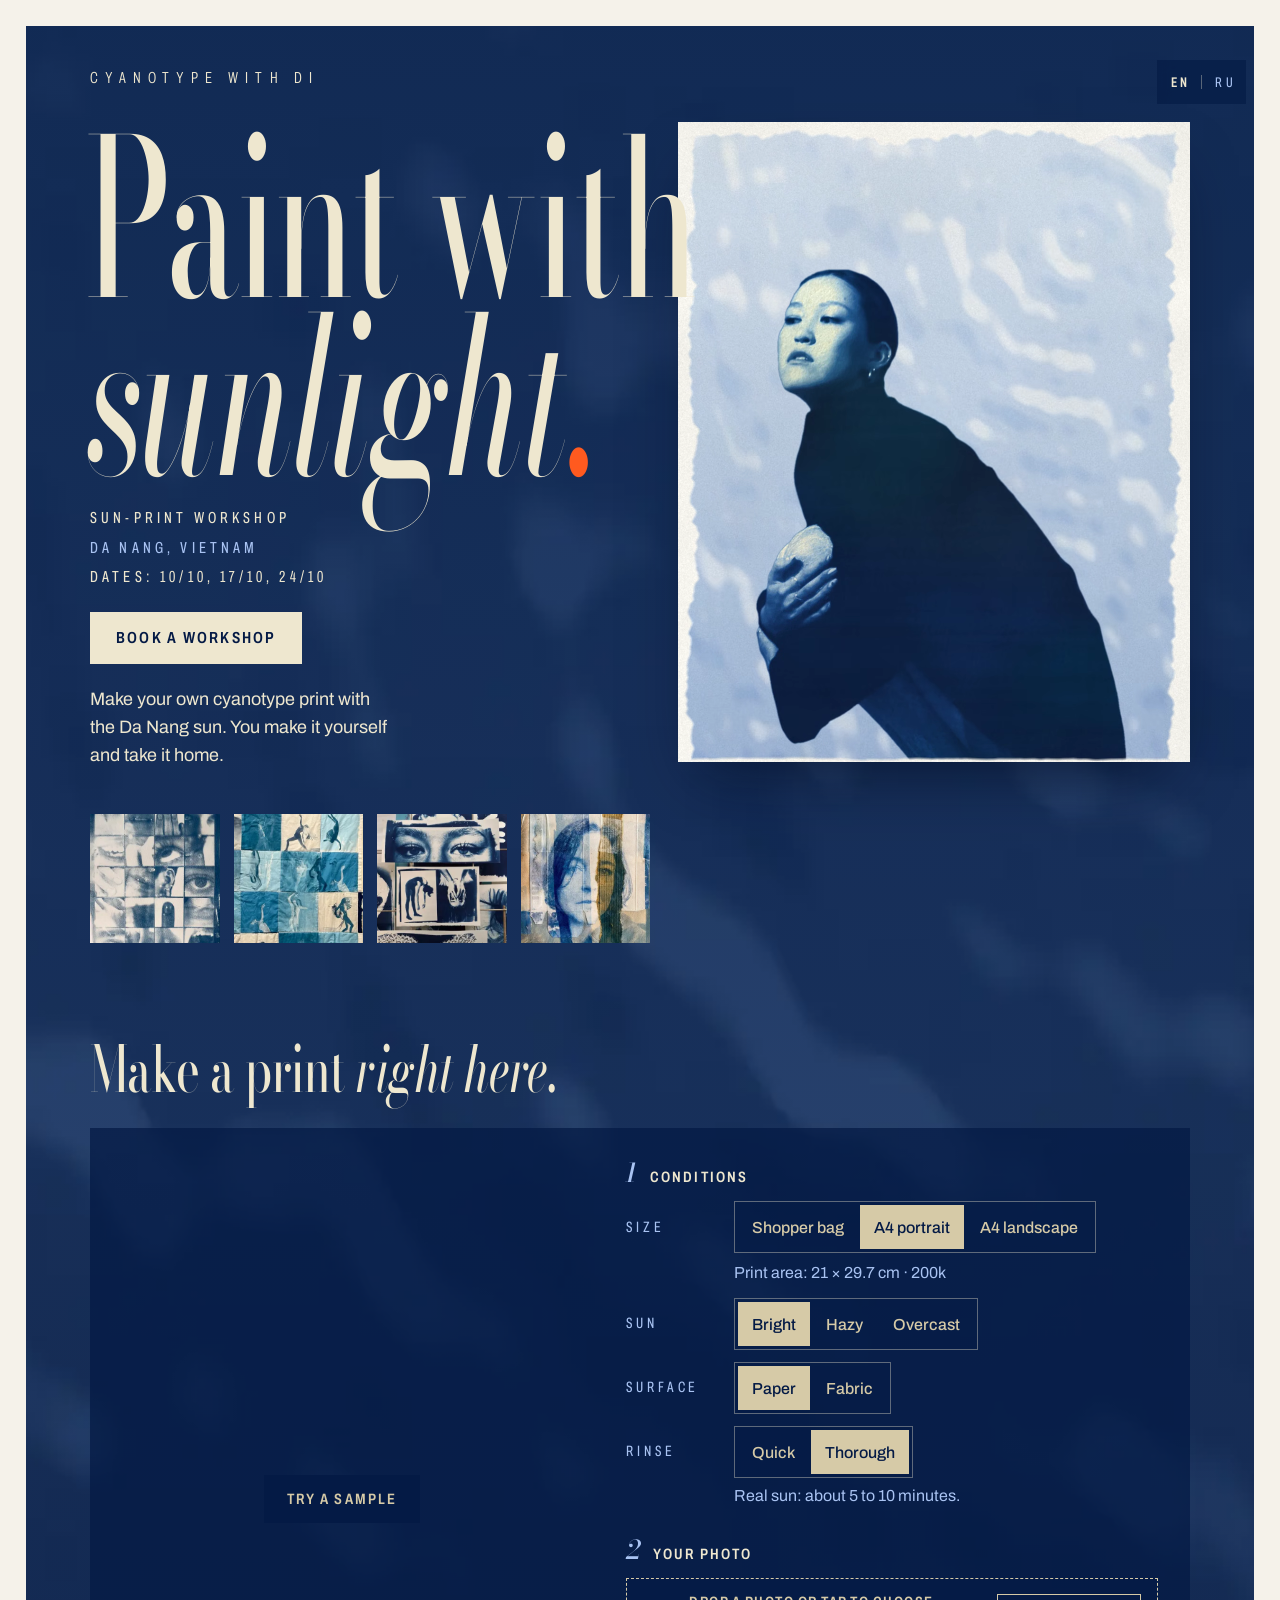
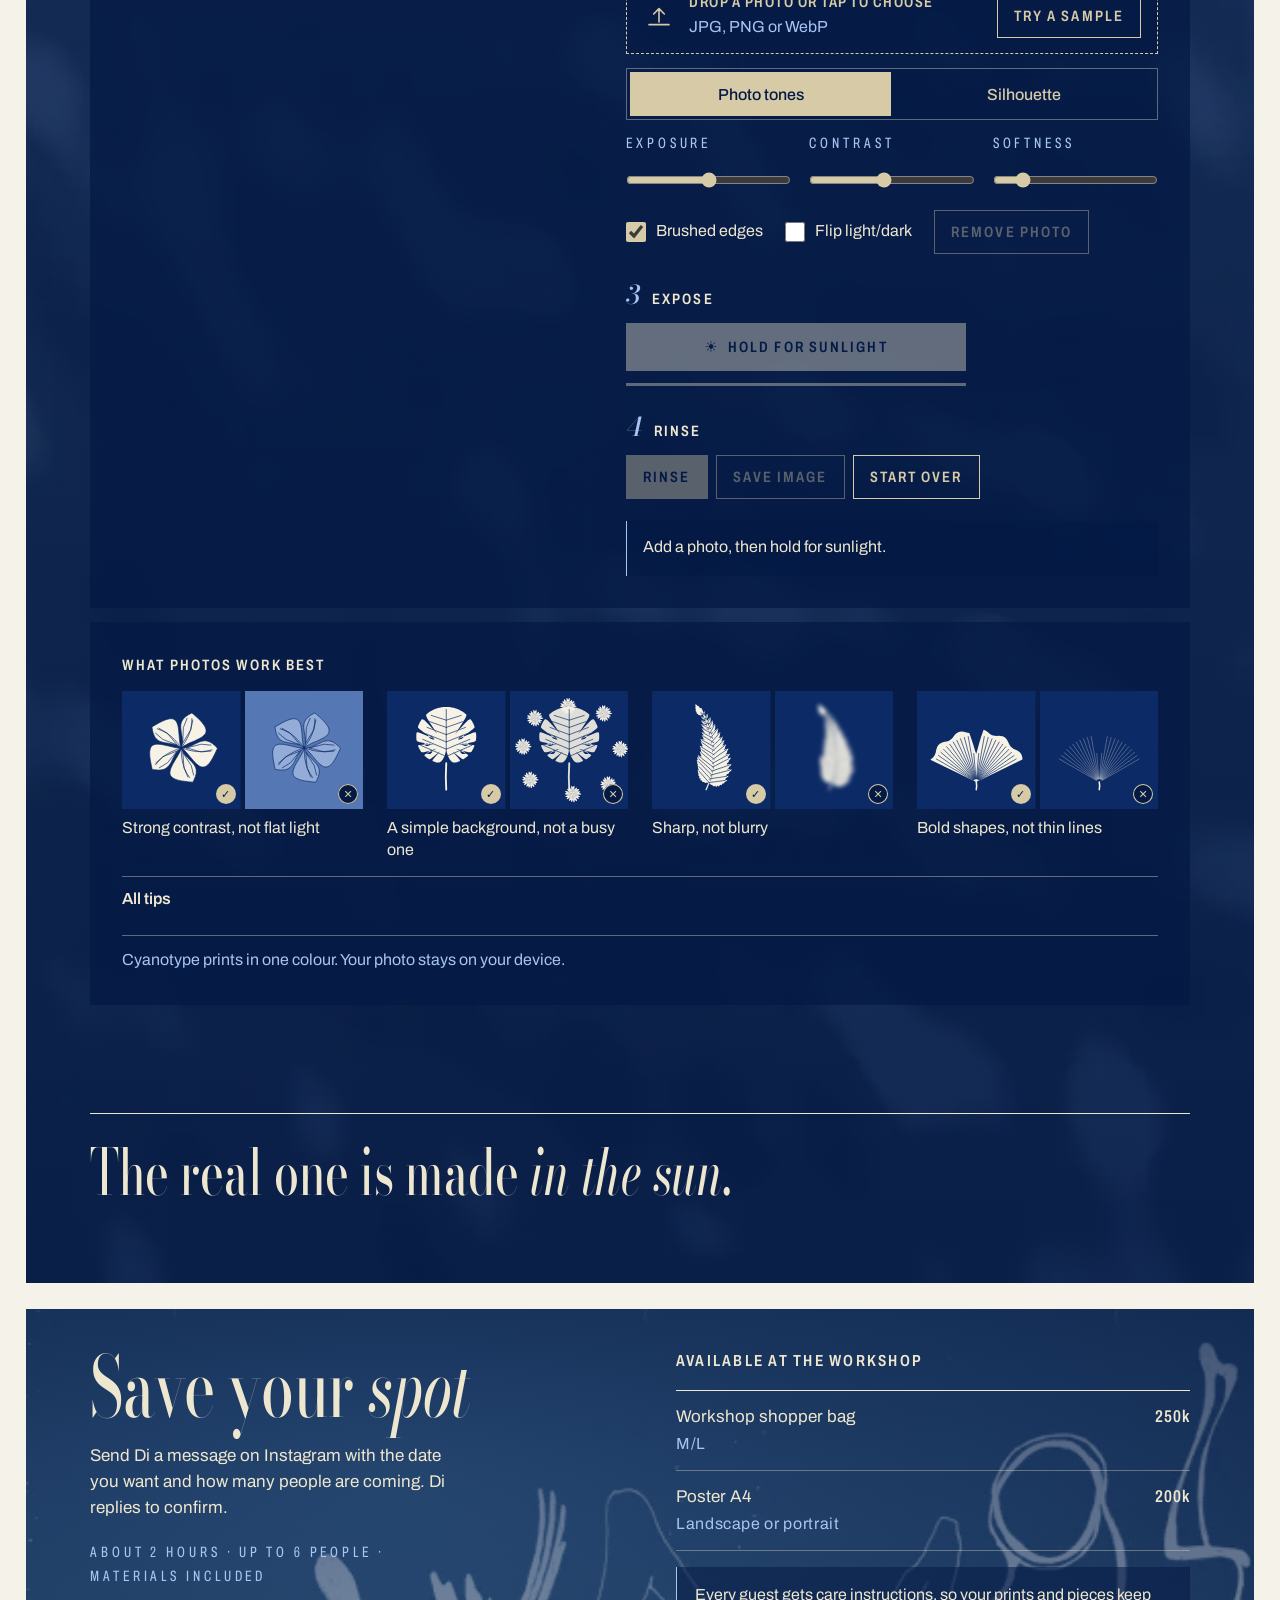
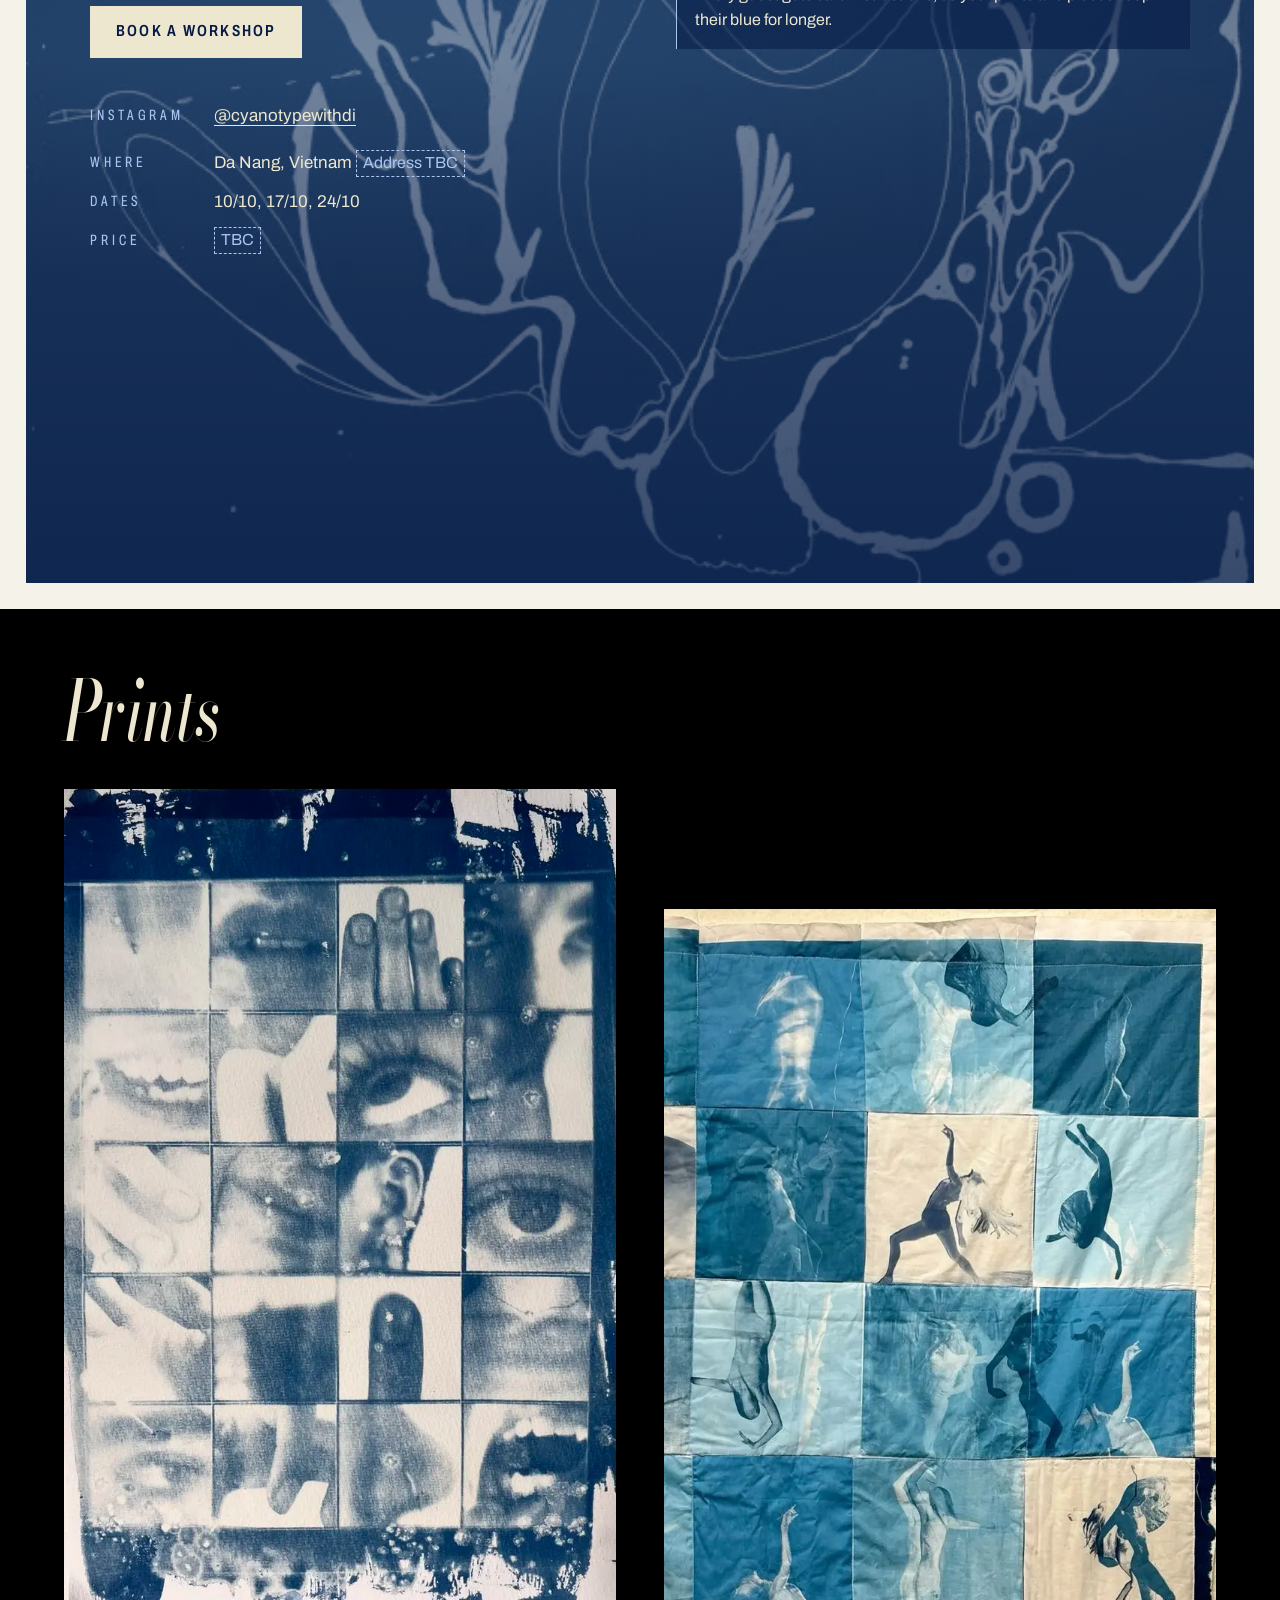
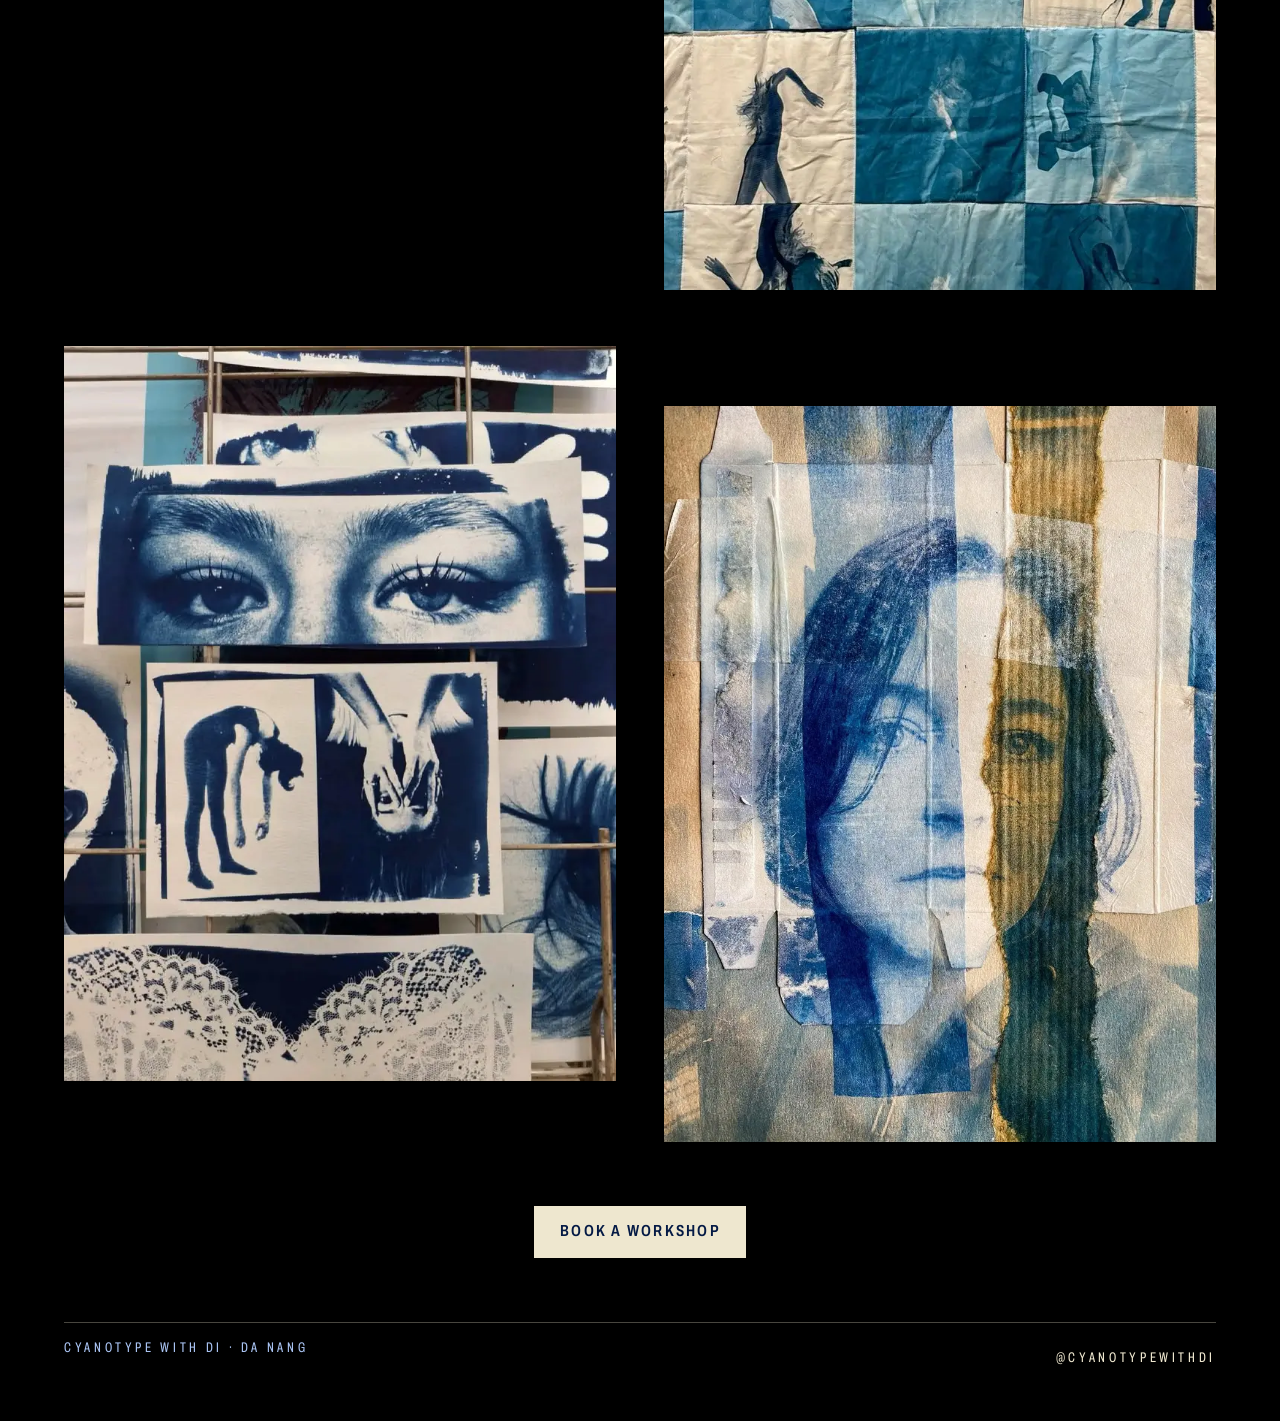
==== new langding page for Di/index.html @ 27864d95 "Add files via upload" ====
<!doctype html>
<html lang="en">
<head>
<meta charset="utf-8">
<meta name="viewport" content="width=device-width, initial-scale=1, viewport-fit=cover">
<title>Paint with sunlight · Cyanotype with Di</title>
<meta name="description" content="Make your own cyanotype print with the Da Nang sun. A sun-print workshop by Cyanotype with Di.">
<meta property="og:type" content="website">
<meta property="og:title" content="Paint with sunlight · Cyanotype with Di">
<meta property="og:description" content="Make your own cyanotype print with the Da Nang sun. A sun-print workshop by Cyanotype with Di.">
<meta property="og:image" content="https://cyanotype-withdi.netlify.app/og-image.jpg">
<meta property="og:url" content="https://cyanotype-withdi.netlify.app/">
<meta name="twitter:card" content="summary_large_image">
<meta name="theme-color" content="#163359">
<link rel="preload" href="hero/water-dark.webp" as="image" fetchpriority="high">
<link rel="preload" href="fonts/bodoni-moda.woff2" as="font" type="font/woff2" crossorigin>
<link rel="preload" href="fonts/archivo.woff2" as="font" type="font/woff2" crossorigin>
<!-- shared/tokens.css + print-playground.css + photo-lab.css, merged and minified (command in NOTES.md) -->
<link rel="stylesheet" href="shared/tools.min.css">
<link rel="icon" href="data:image/svg+xml,%3Csvg xmlns='http://www.w3.org/2000/svg' viewBox='0 0 32 32'%3E%3Crect width='32' height='32' rx='6' fill='%23163359'/%3E%3Ccircle cx='16' cy='16' r='7' fill='%23eee7cf'/%3E%3Ccircle cx='23' cy='23' r='3' fill='%23ff5a1f'/%3E%3C/svg%3E">
<style>
/* Fonts from gig-2: Bodoni Moda (title) + Archivo (labels, body). Latin subsets, self-hosted in fonts/. */
@font-face { font-family: 'Bodoni Moda'; font-style: normal; font-weight: 400 900; font-display: swap; src: url(fonts/bodoni-moda.woff2) format('woff2'); }
@font-face { font-family: 'Bodoni Moda'; font-style: italic; font-weight: 400 900; font-display: swap; src: url(fonts/bodoni-moda-italic.woff2) format('woff2'); }
@font-face { font-family: 'Archivo'; font-style: normal; font-weight: 100 900; font-stretch: 62% 125%; font-display: swap; src: url(fonts/archivo.woff2) format('woff2'); }

/* Russian: gig-2 fonts have no Cyrillic, so RU uses the closest Google Fonts (Latin + Cyrillic subsets) */
@font-face { font-family: 'Playfair Display'; font-style: normal; font-weight: 400 900; font-display: swap; src: url(fonts/playfair-display.woff2) format('woff2'); }
@font-face { font-family: 'Playfair Display'; font-style: italic; font-weight: 400 900; font-display: swap; src: url(fonts/playfair-display-italic.woff2) format('woff2'); }
@font-face { font-family: 'Roboto Flex'; font-style: normal; font-weight: 300 700; font-stretch: 60% 100%; font-display: swap; src: url(fonts/roboto-flex.woff2) format('woff2'); }

:root {
  /* palette sampled from gig-2 */
  --navy: #041a45;    /* scrims */
  --print: #163359;   /* the print blue, lower half */
  --mid: #2e5883;     /* lit blue around the sun */
  --cream: #eee7cf;   /* type */
  --pale: #a9c3f2;    /* second type tone */
  --hot: #ff5a1f;     /* the one full stop */
  --paper: #d6caa7;   /* the poster's paper margin */
  --frame: #f5f2ea;   /* the whiter outline round every section */
  --black: #000;
  --serif: 'Bodoni Moda', 'Didot', 'Bodoni 72', Georgia, serif;
  --sans: 'Archivo', 'Arial Narrow', system-ui, sans-serif;
  --gut: 20px;
  --margin: 10px;     /* paper margin round the blue "print" sections */
}
*, *::before, *::after { box-sizing: border-box; }
html { -webkit-text-size-adjust: 100%; scroll-behavior: smooth; }
body { margin: 0; background: var(--frame); color: var(--cream); font-family: var(--sans); font-size: 16px; line-height: 1.55; }
img { display: block; max-width: 100%; height: auto; }
a { color: inherit; }
h1, h2, h3, p, ul, figure { margin: 0; }
ul { padding: 0; list-style: none; }

/* ---------- the print sections (1 and 2) ---------- */
.print { position: relative; isolation: isolate; overflow: hidden; overflow: clip; margin: var(--margin) var(--margin) 0; padding: 28px var(--gut) 56px;
  background: radial-gradient(120% 70% at 30% 18%, var(--mid), var(--print) 70%); min-height: calc(100svh - var(--margin)); }
.print + .print { margin-top: var(--margin); }
/* GIF printed like a photogram: lines become bare paper on the blue */
.print > .gif { position: absolute; inset: 0; z-index: -2; filter: invert(1) contrast(1.1); mix-blend-mode: screen; opacity: .32; background-position: center; }
/* soft navy overlay so text reads over the GIF, like the poster's scrims */
.print::before { content: ''; position: absolute; inset: 0; z-index: -1;
  background: linear-gradient(rgba(4,26,69,.55), rgba(4,26,69,.22) 40%, rgba(4,26,69,.62)); }
.s1 > .gif { background: url("hero/water-dark.webp") center / cover no-repeat; filter: none; mix-blend-mode: normal; opacity: 1; }
/* the moving background loads only when the booking section comes near (see the script at the end) */
.s2.near > .gif { background-image: url("img/bg-2.webp"); }
.s2 > .gif { background-size: cover; background-repeat: no-repeat; opacity: .5; }


/* type system from gig-2 */
.series { font-stretch: 62%; font-weight: 300; font-size: 14px; letter-spacing: .44em; text-transform: uppercase; }
.caps { font-stretch: 62%; font-weight: 400; font-size: 16px; line-height: 1.6; letter-spacing: .26em; text-transform: uppercase; }
.title { font-family: var(--serif); font-weight: 500; line-height: .8; letter-spacing: -.01em; white-space: nowrap; }
.title span { display: block; width: max-content; transform: scaleX(.62); transform-origin: 0 0; }
.title em { font-style: italic; }
.title b { color: var(--hot); font-weight: 500; }
.h2 { font-family: var(--serif); font-weight: 500; font-size: clamp(44px, 12vw, 84px); line-height: .9; letter-spacing: -.01em; }
.h2 span { display: inline-block; transform: scaleX(.7); transform-origin: 0 0; width: max-content; }
.h3 { font-stretch: 75%; font-weight: 600; font-size: 16px; letter-spacing: .14em; text-transform: uppercase; }
.rule { height: 1.5px; background: var(--cream); opacity: .9; }
.pale { color: var(--pale); }

.btn { display: inline-flex; align-items: center; justify-content: center; min-height: 52px; padding: 0 26px; background: var(--cream); color: var(--navy);
  font-stretch: 75%; font-weight: 600; font-size: 16px; letter-spacing: .14em; text-transform: uppercase; text-decoration: none; transition: background .25s; }
.btn:hover { background: #fff; }
.btn:focus-visible, .thumb:focus-visible, .lb button:focus-visible { outline: 2px solid var(--pale); outline-offset: 3px; }


/* ---------- section 1 ---------- */
.s1 .head { display: grid; grid-template-columns: minmax(0, 1fr); gap: 22px; }
/* the moving print: Di over cyanotype water, 4:5. On phones it sits on top and fades into the blue; the title overlaps her coat */
.hero-print { position: relative; z-index: 0; order: 1; width: 100%; max-width: 520px; aspect-ratio: 4 / 5; margin: 0; background: #e9ecee;
  -webkit-mask-image: linear-gradient(#000 74%, transparent 99%); mask-image: linear-gradient(#000 74%, transparent 99%); }
.hero-print video { display: block; width: 100%; height: 100%; object-fit: cover; }
.s1 .title { position: relative; z-index: 1; order: 2; font-size: clamp(88px, 25vw, 300px); margin: -26vw 0 0 -4px; text-shadow: 0 2px 30px rgba(4,26,69,.55); }
.s1 .head .series { order: 0; }
.s1 .side { display: contents; }
.s1 .cta { order: 3; }
.s1 .facts { order: 4; }
.s1 .lead { order: 5; }
.s1 .title span + span { margin-top: .02em; }
.s1 .facts { display: grid; gap: 4px; }
.s1 .lead { font-size: 18px; max-width: 30ch; }
.s1 .cta { display: grid; gap: 10px; justify-items: start; }

.mini { margin-top: 44px; }
.mini ul { display: grid; grid-template-columns: repeat(4, 1fr); gap: 8px; }
.thumb { display: block; width: 100%; padding: 0; border: 0; background: var(--cream); cursor: zoom-in; aspect-ratio: 3 / 4; overflow: hidden; }
.thumb img { width: 100%; height: 100%; object-fit: cover; transition: transform .6s cubic-bezier(.2,.7,.2,1); }
.thumb:hover img { transform: scale(1.04); }

.try { margin-top: 48px; display: grid; gap: 28px; }
.play { margin-top: 24px; }
/* phones: while the settings sheet is open, section 1 sits above everything else and the page stops scrolling */
html.sheet-lock, html.sheet-lock body { overflow: hidden; }
html.sheet-lock .s1 { z-index: 45; }
.note { font-size: 16px; color: var(--pale); }
/* after the playground: the preview hands over to the real thing */
.nudge { display: grid; gap: 22px; justify-items: start; margin-top: 56px; padding-top: 28px; border-top: 1.5px solid var(--cream); }
.nudge p { font-family: var(--serif); font-weight: 500; font-size: clamp(36px, 9vw, 64px); line-height: .95; }
.nudge p { min-width: 0; }
.nudge p span { display: block; width: calc(100% / .7); transform: scaleX(.7); transform-origin: 0 0; }
.end { display: flex; justify-content: center; margin-top: 64px; }
/* sticky Book bar on phones; hidden at the hero CTA and the booking section */
.sticky-book { position: fixed; z-index: 30; left: 0; right: 0; bottom: 0; padding: 10px 16px calc(10px + env(safe-area-inset-bottom)); background: rgba(4,26,69,.9); -webkit-backdrop-filter: blur(8px); backdrop-filter: blur(8px);
  transform: translateY(110%); transition: transform .35s cubic-bezier(.2,.7,.2,1); }
.sticky-book .btn { width: 100%; }
.sticky-book.on { transform: none; }

/* ---------- section 2 ---------- */
.s2 .grid { display: grid; grid-template-columns: minmax(0, 1fr); gap: 40px; }
.s2 .intro { display: grid; gap: 18px; margin-top: 18px; max-width: 36ch; font-size: 17px; }
.shop-panel { display: grid; gap: 16px; }
.contacts { display: grid; gap: 12px; }
.contacts div { display: grid; grid-template-columns: 112px 1fr; gap: 12px; align-items: baseline; }
.contacts dt { font-stretch: 62%; letter-spacing: .26em; text-transform: uppercase; color: var(--pale); font-size: 15px; }
.contacts dd { margin: 0; font-size: 17px; }
.contacts a, .foot a { display: inline-flex; align-items: center; min-height: 44px; text-underline-offset: 4px; }
.contacts div { align-items: center; }
.tbc { display: inline-block; border: 1px dashed var(--pale); padding: 0 6px; color: var(--pale); font-size: 16px; }

.shop { display: grid; gap: 12px; }
.price { display: grid; grid-template-columns: 1fr auto; gap: 12px; padding: 13px 0; border-bottom: 1px solid rgba(238,231,207,.35); font-size: 17px; }
.price:first-child { border-top: 1.5px solid var(--cream); }
.price strong { font-stretch: 75%; font-weight: 600; letter-spacing: .06em; white-space: nowrap; }
.price small { display: block; margin-top: 2px; font-size: 16px; color: var(--pale); letter-spacing: .04em; }
.care { padding: 16px 18px; background: rgba(4,26,69,.55); border-left: 1.5px solid var(--pale); font-size: 16px; }

/* ---------- section 3 ---------- */
.s3 { background: var(--black); margin-top: var(--margin); padding: 64px var(--gut) 40px; }
.s3 .h2 { max-width: 1240px; margin: 0 auto; }
.gallery { display: grid; gap: 40px; margin: 40px auto 0; max-width: 1240px; }
.gallery .thumb { aspect-ratio: auto; background: #111; }
.gallery .thumb img { height: auto; }
.foot { display: flex; flex-wrap: wrap; justify-content: space-between; gap: 8px 24px; max-width: 1240px; margin: 64px auto 0; padding-top: 14px; border-top: 1px solid rgba(238,231,207,.3); color: var(--pale); }
.foot a { color: var(--cream); text-decoration: none; }

html[lang="ru"] { --serif: 'Playfair Display', Georgia, serif; --sans: 'Roboto Flex', 'Arial Narrow', system-ui, sans-serif; }
/* Russian hero title: Playfair's descenders (ц, у, р, д, щ) drop further, so give them room below each line */
html[lang="ru"] .s1 .title { line-height: .9; padding-bottom: .25em; }
html[lang="ru"] .s1 .facts { position: relative; z-index: 2; }

/* ---------- language switch ---------- */
.lang { position: fixed; z-index: 40; top: calc(var(--margin) + 8px); right: calc(var(--margin) + 8px); display: flex; align-items: center; background: rgba(4,26,69,.62); -webkit-backdrop-filter: blur(6px); backdrop-filter: blur(6px); }
.lang button { min-width: 44px; min-height: 44px; padding: 0 6px; border: 0; background: none; color: var(--pale); font: 400 14px var(--sans); font-stretch: 62%; letter-spacing: .26em; text-indent: .26em; cursor: pointer; }
.lang button[aria-pressed="true"] { color: var(--cream); font-weight: 600; }
.lang button:hover { color: var(--cream); }
.lang button:focus-visible { outline: 2px solid var(--pale); outline-offset: -4px; }
.lang i { width: 1px; height: 14px; background: rgba(238,231,207,.35); }

/* ---------- lightbox ---------- */
.lb { position: fixed; inset: 0; z-index: 50; display: none; place-items: center; background: rgba(0,0,0,.94); padding: 56px 12px 72px; }
.lb.open { display: grid; }
.lb img { max-width: 100%; max-height: 100%; width: auto; height: auto; object-fit: contain; }
.lb button { position: absolute; width: 48px; height: 48px; border: 0; background: none; color: var(--cream); font: 300 30px/1 var(--sans); cursor: pointer; }
.lb .x { top: 6px; right: 6px; }
.lb .prev { bottom: 12px; left: calc(50% - 64px); }
.lb .next { bottom: 12px; left: calc(50% + 16px); }
.lb .count { position: absolute; top: 18px; left: 18px; font-size: 14px; color: var(--pale); }

/* ---------- tablet / desktop ---------- */
@media (min-width: 720px) {
  :root { --gut: 44px; --margin: 18px; }
  .series { font-size: 16px; }
  .print { padding-top: 40px; padding-bottom: 80px; }
  .mini ul { gap: 14px; }
  .sticky-book { display: none; }
  .nudge { grid-template-columns: 1fr auto; align-items: end; margin-top: 80px; }
  .gallery { grid-template-columns: 1fr 1fr; gap: 56px 48px; align-items: start; }
  .gallery li:nth-child(2) { margin-top: 120px; }
  .gallery li:nth-child(4) { margin-top: 60px; }
}
@media (min-width: 1000px) {
  :root { --gut: 64px; --margin: 26px; }
  html { scroll-snap-type: y proximity; }
  .print, .s3 { scroll-snap-align: start; }
  .s1 .head { grid-template-columns: minmax(0, 1fr) min(40vw, 540px); grid-template-rows: auto auto auto 1fr; align-items: start; column-gap: 48px; }
  .s1 .head .series { grid-column: 1; grid-row: 1; }
  .hero-print { grid-column: 2; grid-row: 1 / span 4; margin-top: 56px; max-width: none; -webkit-mask-image: none; mask-image: none; box-shadow: 0 30px 60px -24px rgba(2,12,34,.7); }
  .s1 .title { grid-column: 1; grid-row: 2; font-size: min(17vw, 240px); margin: 18px 0 0 -4px; text-shadow: none; }
  .s1 .facts { grid-column: 1; grid-row: 3; }
  .s1 .side { grid-column: 1; grid-row: 4; display: grid; gap: 22px; align-content: start; }
  .play { margin-top: 48px; }
  .s2 .grid { grid-template-columns: minmax(0, 1fr) minmax(0, 1fr); column-gap: 72px; align-items: start; }
  .mini ul { max-width: 560px; }
  .mini .thumb { aspect-ratio: 1; }
  .lb { padding: 64px 96px; }
  .lb .prev, .lb .next { bottom: auto; top: 50%; margin-top: -24px; }
  .lb .prev { left: 24px; }
  .lb .next { left: auto; right: 24px; }
}
@media (prefers-reduced-motion: reduce) {
  html { scroll-behavior: auto; }
  .s2 > .gif { background-image: none !important; }
  .thumb img { transition: none; }
  .sticky-book { transition: none; }
}
</style>
</head>
<body>
<nav class="lang" aria-label="Language" data-i18n-attr="aria-label:ui_lang">
  <button type="button" data-lang="en" lang="en" aria-pressed="true">EN</button><i aria-hidden="true"></i><button type="button" data-lang="ru" lang="ru" aria-pressed="false">RU</button>
</nav>

<!-- SECTION 1: try it yourself + mini gallery -->
<section class="print s1" id="top" aria-labelledby="t1">
  <div class="gif" aria-hidden="true"></div>

  <header class="head">
    <p class="series">Cyanotype with Di</p>
    <figure class="hero-print">
      <video muted loop playsinline preload="none" poster="hero/di-water-poster.webp" width="1080" height="1350" aria-label="Cyanotype print of Di over water ripples" data-i18n-attr="aria-label:hero_v">
        <source src="hero/di-water-720.mp4" type="video/mp4" media="(max-width: 700px)">
        <source src="hero/di-water-1080.webm" type='video/webm; codecs="av01.0.08M.08"'>
        <source src="hero/di-water-1080.mp4" type="video/mp4">
      </video>
    </figure>
    <h1 class="title" id="t1" data-i18n-html="h1"><span>Paint with</span><span><em>sunlight</em><b>.</b></span></h1>
    <div class="facts caps">
      <span data-i18n="f_kind">Sun-print workshop</span>
      <span class="pale">Da Nang, Vietnam</span>
      <span><span data-i18n="f_dates">Dates:</span> 10/10, 17/10, 24/10</span>
    </div>
    <div class="side">
      <p class="lead" data-i18n="lead">Make your own cyanotype print with the Da Nang sun. You make it yourself and take it home.</p>
      <div class="cta">
        <a class="btn" href="https://www.instagram.com/cyanotypewithdi/" target="_blank" rel="noopener" data-i18n="cta">Book a workshop</a>
      </div>
    </div>
  </header>

  <div class="mini" aria-label="Example prints" data-i18n-attr="aria-label:mini_l">
    <ul>
      <li><button class="thumb" data-i="0" aria-label="Open example print 1" data-i18n-attr="aria-label:mini_o1"><img data-i18n-attr="alt:alt1" src="img/print-1-sm.webp" alt="Cyanotype grid of close-up face and hand photos" width="360" height="529"></button></li>
      <li><button class="thumb" data-i="1" aria-label="Open example print 2" data-i18n-attr="aria-label:mini_o2"><img data-i18n-attr="alt:alt2" src="img/print-2-sm.webp" alt="Patchwork of cyanotype fabric squares with dancing figures" width="360" height="640"></button></li>
      <li><button class="thumb" data-i="2" aria-label="Open example print 3" data-i18n-attr="aria-label:mini_o3"><img data-i18n-attr="alt:alt3" src="img/print-3-sm.webp" alt="Cyanotype prints of eyes and figures pinned to a rack" width="360" height="480"></button></li>
      <li><button class="thumb" data-i="3" aria-label="Open example print 4" data-i18n-attr="aria-label:mini_o4"><img data-i18n-attr="alt:alt4" src="img/print-4-sm.webp" alt="Layered cyanotype portrait on torn paper strips" width="360" height="480"></button></li>
    </ul>
  </div>

  <div class="try">
    <div class="play cy-section" id="try">
    <h2 data-i18n-html="try_h2">Make a print <em>right here.</em></h2>

      <div class="play-grid">
        <div class="stage">
          <div class="sheet-box">
          <div class="sheet-wrap">
          <svg id="sheet" viewBox="0 0 400 500" role="img" aria-label="Cyanotype paper" data-i18n-attr="aria-label:a_sheet">
            <defs>
              <pattern id="weave" width="5" height="5" patternUnits="userSpaceOnUse">
                <path d="M0 .5H5M0 3H5" stroke="rgba(255,255,255,.22)" stroke-width="1.1"/>
                <path d="M.5 0V5M3 0V5" stroke="rgba(0,0,0,.16)" stroke-width="1.1"/>
              </pattern>
              <!-- ragged brush edge for the empty, freshly coated sheet -->
              <filter id="coat" x="-5%" y="-5%" width="110%" height="110%">
                <feTurbulence type="fractalNoise" baseFrequency=".035 .09" numOctaves="3" seed="4"/>
                <feDisplacementMap in="SourceGraphic" scale="22"/>
              </filter>
            </defs>
            <rect id="paperRect" width="400" height="500" fill="#d4d98f"/>
            <rect id="overlay" width="400" height="500" fill="#1b4fa8" style="opacity:0"/>
            <image id="photoImg" width="400" height="500" preserveAspectRatio="none" style="display:none"/>
            <rect id="weaveRect" width="400" height="500" fill="url(#weave)" style="opacity:0;pointer-events:none"/>
          </svg>
          <div class="sheet-hint" id="sheetHint">
            <p data-i18n="sheet_hint">Add a photo to begin.</p>
            <button type="button" class="btn btn-dark" id="sheetSample" data-i18n="sample">Try a sample</button>
          </div>
          </div>
          </div>
          <!-- phones: opens the settings as a bottom sheet, the print stays in view above it -->
          <button type="button" class="btn btn-dark adjust-btn" id="adjustBtn" aria-controls="panel" aria-expanded="false" data-i18n="adjust">Adjust</button>
          <p class="warn warn-inline"><b data-i18n="warn_tag">Preview only.</b> <span data-i18n="warn_short">Real prints vary with sun, rinse and materials.</span></p>
        </div>

        <div class="panel" id="panel">
          <div class="sheet-head"><span class="grab" aria-hidden="true"></span><button type="button" class="btn btn-dark btn-sm" id="sheetDone" data-i18n="done">Done</button></div>
          <div class="panel-body">
          <div class="step-label" style="margin-top:0"><b>1</b><span data-i18n="p_step0">Choose your conditions</span></div>
          <div class="conds">
            <div class="cond"><span data-i18n="cd_size">Size</span>
              <div class="seg" role="radiogroup" data-cond="size">
                <button role="radio" aria-checked="false" data-v="tote" data-i18n="sz_tote">Shopper bag</button>
                <button role="radio" aria-checked="true" data-v="a4" data-i18n="sz_a4">A4 portrait</button>
                <button role="radio" aria-checked="false" data-v="a4l" data-i18n="sz_a4l">A4 landscape</button>
              </div>
            </div>
            <p class="hint" id="sizeInfo" style="margin-top:-4px;min-height:0"></p>
            <div class="cond"><span data-i18n="cd_sun">Sun</span>
              <div class="seg" role="radiogroup" data-cond="sun">
                <button role="radio" aria-checked="true" data-v="bright" data-i18n="cd_bright">Bright</button>
                <button role="radio" aria-checked="false" data-v="hazy" data-i18n="cd_hazy">Hazy</button>
                <button role="radio" aria-checked="false" data-v="cloud" data-i18n="cd_cloud">Overcast</button>
              </div>
            </div>
            <div class="cond"><span data-i18n="cd_surface">Surface</span>
              <div class="seg" role="radiogroup" data-cond="surface">
                <button role="radio" aria-checked="true" data-v="paper" data-i18n="cd_paper">Cotton paper</button>
                <button role="radio" aria-checked="false" data-v="fabric" data-i18n="cd_fabric">Fabric</button>
              </div>
            </div>
            <div class="cond"><span data-i18n="cd_rinse">Rinse</span>
              <div class="seg" role="radiogroup" data-cond="rinse">
                <button role="radio" aria-checked="false" data-v="quick" data-i18n="cd_quick">Quick</button>
                <button role="radio" aria-checked="true" data-v="full" data-i18n="cd_full">Thorough</button>
              </div>
            </div>
          </div>
          <p class="hint" id="sunHint"></p>

          <div class="step-label"><b>2</b><span data-i18n="p_step1">Your photo</span></div>
          <!-- the sample button sits outside the label: a button inside a <label> can trigger the file picker instead on some phones -->
          <div class="drop" id="drop">
            <label class="drop-pick">
              <input type="file" id="photoFile" accept="image/*" hidden>
              <svg viewBox="0 0 48 48" width="32" height="32" aria-hidden="true"><path d="M24 33V13m0 0-8 8m8-8 8 8M9 37h30" fill="none" stroke="currentColor" stroke-width="2.4" stroke-linecap="round" stroke-linejoin="round"/></svg>
              <span class="drop-text"><b data-i18n="drop_t">Drop a photo or tap to choose</b>
              <small data-i18n="drop_s">JPG, PNG or WebP</small></span>
            </label>
            <button type="button" class="btn btn-line btn-sm" id="sampleBtn" data-i18n="sample">Try a sample</button>
          </div>
          <div class="photo-ctl">
            <div class="seg wide" role="radiogroup" data-lab="mode">
              <button role="radio" aria-checked="true" data-v="tones" data-i18n="m_tones">Photo tones</button>
              <button role="radio" aria-checked="false" data-v="sil" data-i18n="m_sil">Silhouette</button>
            </div>
            <div class="sliders">
              <label class="slider"><span data-i18n="l_exp">Exposure</span><input type="range" id="lExp" min="-100" max="100" value="0"></label>
              <label class="slider"><span data-i18n="l_con">Contrast</span><input type="range" id="lCon" min="40" max="220" value="120"></label>
              <label class="slider"><span data-i18n="l_soft">Softness</span><input type="range" id="lSoft" min="0" max="40" value="6"></label>
            </div>
            <div class="toggles">
              <label><input type="checkbox" id="lBrush" checked> <span data-i18n="l_brush">Brushed edges</span></label>
              <label><input type="checkbox" id="lInv"> <span data-i18n="l_inv">Flip light/dark</span></label>
              <button type="button" class="btn btn-line btn-sm" id="labClear" disabled data-i18n="lab_clear">Remove photo</button>
            </div>
          </div>
          </div>

          <div class="panel-foot">
          <div class="step-label"><b>3</b><span data-i18n="p_step2">Press and hold to expose to sun</span></div>
          <button class="btn sun-btn" id="sunBtn"><span aria-hidden="true">☀</span> <span data-i18n="sun">Hold for sunlight</span></button>
          <div class="meter" aria-hidden="true"><i id="meter"></i></div>

          <div class="step-label"><b>4</b><span data-i18n="p_step3">Rinse in water</span></div>
          <div class="final-actions">
            <button class="btn btn-dark btn-sm" id="rinseBtn" disabled data-i18n="rinse">Rinse</button>
            <button class="btn btn-line btn-sm" id="saveBtn" disabled data-i18n="save">Save as image</button>
            <button class="btn btn-line btn-sm" id="resetBtn" data-i18n="reset">Start over</button>
          </div>
          <p class="status" id="status" aria-live="polite"></p>
          </div>
        </div>
      </div>

      <div class="guide-box" id="labGuide">
        <h3 data-i18n="lg_t">What photos work best</h3>
        <div class="tips" id="labTips"></div>
        <details class="tips-more">
          <summary data-i18n="lg_more">All tips</summary>
          <div class="gb-cols">
            <div><b class="good" data-i18n="lg_good">Works well</b>
              <ul>
                <li data-i18n="lg_g1">Strong contrast between light and dark</li>
                <li data-i18n="lg_g2">A clear subject on a simple background</li>
                <li data-i18n="lg_g3">Portraits lit from the side or by a window</li>
                <li data-i18n="lg_g4">Silhouettes, shadows, shapes and architecture</li>
                <li data-i18n="lg_g5">Plants, flowers and landscapes with clear layers</li>
                <li data-i18n="lg_g6">Black and white or low-colour photos</li>
                <li data-i18n="lg_g7">Bold text, logos and line drawings (use Silhouette)</li>
                <li data-i18n="lg_g8">Sharp, high resolution images (1000 px or more)</li>
              </ul>
            </div>
            <div><b class="bad" data-i18n="lg_bad">Works poorly</b>
              <ul>
                <li data-i18n="lg_b1">Very colourful photos: colours of similar brightness turn into the same blue</li>
                <li data-i18n="lg_b2">Subject and background of similar brightness, like a red flower on green leaves</li>
                <li data-i18n="lg_b3">Flat, foggy or low-contrast images</li>
                <li data-i18n="lg_b4">Very dark, night or washed-out bright photos</li>
                <li data-i18n="lg_b5">Busy scenes with lots of small detail</li>
                <li data-i18n="lg_b6">Soft gradients and fine textures, especially on fabric</li>
                <li data-i18n="lg_b7">Small text and thin lines</li>
                <li data-i18n="lg_b8">Blurry or low resolution pictures</li>
                <li data-i18n="lg_b9">Colour portraits in flat light: faces look grey and blocked up</li>
              </ul>
            </div>
          </div>
        </details>
        <p class="gb-note" data-i18n="lg_note">Cyanotype prints in one colour. Your photo stays on your device.</p>
      </div>
  </div>
    <div class="nudge">
      <p data-i18n-html="nudge"><span>The real one is made <em>in the sun.</em></span></p>
    </div>
  </div>
</section>

<!-- SECTION 2: registration, shop, contacts -->
<section class="print s2" id="register" aria-labelledby="t2">
  <div class="gif" aria-hidden="true"></div>

  <div class="grid">
    <div>
      <h2 class="h2" id="t2" data-i18n-html="reg_t"><span>Save your <em>spot</em></span></h2>
      <div class="intro">
        <p data-i18n="reg_p">Send Di a message on Instagram with the date you want and how many people are coming. Di replies to confirm.</p>
        <p class="caps pale" style="font-size:15px" data-i18n="facts2">About 2 hours · up to 6 people · materials included</p>
        <div><a class="btn" href="https://www.instagram.com/cyanotypewithdi/" target="_blank" rel="noopener" data-i18n="cta">Book a workshop</a></div>
      </div>
      <dl class="contacts" style="margin-top:36px">
        <div><dt>Instagram</dt><dd><a href="https://www.instagram.com/cyanotypewithdi/" target="_blank" rel="noopener">@cyanotypewithdi</a></dd></div>
        <div><dt data-i18n="c_where">Where</dt><dd>Da Nang, Vietnam <span class="tbc" data-i18n="tbc_addr">Address TBC</span></dd></div>
        <div><dt data-i18n="c_dates">Dates</dt><dd>10/10, 17/10, 24/10</dd></div>
        <div><dt data-i18n="c_price">Price</dt><dd><span class="tbc" data-i18n="tbc_one">TBC</span></dd></div>
      </dl>
    </div>

    <div class="shop-panel">
      <h3 class="h3" data-i18n="shop_t">Available at the workshop</h3>
      <ul class="shop" style="gap:0">
        <li class="price"><span><span data-i18n="i_bag">Workshop shopper bag</span><small>M/L</small></span><strong>250k</strong></li>
        <li class="price"><span><span data-i18n="i_a4">Poster A4</span><small data-i18n="i_a4_s">Landscape or portrait</small></span><strong>200k</strong></li>
      </ul>
      <p class="care">
        <span data-i18n="care">Every guest gets care instructions, so your prints and pieces keep their blue for longer.</span>
      </p>
    </div>
  </div>
</section>

<!-- SECTION 3: gallery -->
<section class="s3" id="gallery" aria-labelledby="t3">
  <h2 class="h2" id="t3"><span data-i18n-html="g_t"><em>Prints</em></span></h2>
  <ul class="gallery">
    <li><button class="thumb" data-i="0" aria-label="Open print 1 larger" data-i18n-attr="aria-label:gal_o1"><img data-i18n-attr="alt:alt1" src="img/print-1.webp" alt="Cyanotype grid of close-up face and hand photos" width="735" height="1080" loading="lazy"></button></li>
    <li><button class="thumb" data-i="1" aria-label="Open print 2 larger" data-i18n-attr="aria-label:gal_o2"><img data-i18n-attr="alt:alt2" src="img/print-2.webp" alt="Patchwork of cyanotype fabric squares with dancing figures" width="736" height="1308" loading="lazy"></button></li>
    <li><button class="thumb" data-i="2" aria-label="Open print 3 larger" data-i18n-attr="aria-label:gal_o3"><img data-i18n-attr="alt:alt3" src="img/print-3.webp" alt="Cyanotype prints of eyes and figures pinned to a rack" width="736" height="981" loading="lazy"></button></li>
    <li><button class="thumb" data-i="3" aria-label="Open print 4 larger" data-i18n-attr="aria-label:gal_o4"><img data-i18n-attr="alt:alt4" src="img/print-4.webp" alt="Layered cyanotype portrait on torn paper strips" width="900" height="1200" loading="lazy"></button></li>
  </ul>
  <div class="end"><a class="btn" href="https://www.instagram.com/cyanotypewithdi/" target="_blank" rel="noopener" data-i18n="cta">Book a workshop</a></div>
  <footer class="foot caps" style="font-size:14px">
    <span>Cyanotype with Di · Da Nang</span>
    <a href="https://www.instagram.com/cyanotypewithdi/" target="_blank" rel="noopener">@cyanotypewithdi</a>
  </footer>
</section>

<!-- phones: booking stays one tap away between the hero and the booking section -->
<div class="sticky-book" aria-hidden="true"><a class="btn" href="https://www.instagram.com/cyanotypewithdi/" target="_blank" rel="noopener" tabindex="-1" data-i18n="cta">Book a workshop</a></div>

<div class="lb" role="dialog" aria-modal="true" aria-label="Print viewer" data-i18n-attr="aria-label:lb_l" hidden>
  <span class="count caps"></span>
  <img alt="">
  <button class="x" aria-label="Close" data-i18n-attr="aria-label:lb_x">&times;</button>
  <button class="prev" aria-label="Previous print" data-i18n-attr="aria-label:lb_p">&larr;</button>
  <button class="next" aria-label="Next print" data-i18n-attr="aria-label:lb_n">&rarr;</button>
</div>

<script>
/* Language: English by default, Russian on request. The choice is remembered (storage may be blocked, so try/catch). */
(() => {
  let lang = 'en';
  try { const s = localStorage.getItem('di-lang'); if (s === 'en' || s === 'ru') lang = s; } catch (e) {}
  window.getLang = () => lang;
  window.setLang = l => { lang = l; try { localStorage.setItem('di-lang', l); } catch (e) {} };
})();
</script>
<script src="shared/shapes.js"></script>
<script src="shared/portable-core.js"></script>
<script src="print-playground/print-playground.i18n.js"></script>
<script src="photo-lab/photo-lab.i18n.js"></script>
<script src="photo-lab/photo-lab.js"></script>
<script src="print-playground/print-playground.js"></script>
<script>
/* Page text, English + Russian. The tools' English comes from their .i18n.js files; their Russian is here. */
(() => {
  const I = window.I18N; I.ru = I.ru || {};
  Object.assign(I.en, {
    doc_title: 'Paint with sunlight · Cyanotype with Di',
    doc_desc: 'Make your own cyanotype print with the Da Nang sun. A sun-print workshop by Cyanotype with Di.',
    ui_lang: 'Language',
    h1: '<span>Paint with</span><span><em>sunlight</em><b>.</b></span>',
    f_kind: 'Sun-print workshop', f_dates: 'Dates:', tbc_one: 'TBC', tbc_addr: 'Address TBC',
    lead: 'Make your own cyanotype print with the Da Nang sun. You make it yourself and take it home.',
    cta: 'Book a workshop',
    mini_l: 'Example prints',
    mini_o1: 'Open example print 1', mini_o2: 'Open example print 2', mini_o3: 'Open example print 3', mini_o4: 'Open example print 4',
    alt1: 'Cyanotype grid of close-up face and hand photos',
    alt2: 'Patchwork of cyanotype fabric squares with dancing figures',
    alt3: 'Cyanotype prints of eyes and figures pinned to a rack',
    alt4: 'Layered cyanotype portrait on torn paper strips',
    sz_tote: 'Shopper bag', sz_a4: 'A4 portrait', sz_a4l: 'A4 landscape',
    adjust: 'Adjust', done: 'Done',
    nudge: '<span>The real one is made <em>in the sun.</em></span>',
    a_sheet: 'Cyanotype paper', u_cm: 'cm',
    reg_t: '<span>Save your <em>spot</em></span>',
    reg_p: 'Send Di a message on Instagram with the date you want and how many people are coming. Di replies to confirm.',
    facts2: 'About 2 hours · up to 6 people · materials included',
    c_where: 'Where', c_dates: 'Dates', c_price: 'Price',
    shop_t: 'Available at the workshop',
    i_bag: 'Workshop shopper bag', i_a4: 'Poster A4', i_a4_s: 'Landscape or portrait',
    care: 'Every guest gets care instructions, so your prints and pieces keep their blue for longer.',
    g_t: '<em>Prints</em>',
    gal_o1: 'Open print 1 larger', gal_o2: 'Open print 2 larger', gal_o3: 'Open print 3 larger', gal_o4: 'Open print 4 larger',
    lb_l: 'Print viewer', lb_x: 'Close', lb_p: 'Previous print', lb_n: 'Next print',
    hero_v: 'Cyanotype print of Di over water ripples'
  });
  Object.assign(I.ru, {
    doc_title: 'Рисуйте солнцем · Cyanotype with Di',
    doc_desc: 'Мастер-класс по солнечной печати от Cyanotype with Di. Вы делаете цианотипию сами и забираете её домой.',
    ui_lang: 'Язык',
    h1: '<span>Рисуйте</span><span><em>солнцем</em><b>.</b></span>',
    f_kind: 'Мастер-класс по солнечной печати', f_dates: 'Даты:', tbc_one: 'уточняется', tbc_addr: 'адрес уточняется',
    lead: 'Сделайте свою цианотипию под южным солнцем. Вы всё делаете сами и забираете работу домой.',
    cta: 'Записаться',
    mini_l: 'Примеры работ',
    mini_o1: 'Открыть пример 1', mini_o2: 'Открыть пример 2', mini_o3: 'Открыть пример 3', mini_o4: 'Открыть пример 4',
    alt1: 'Цианотипия: сетка из крупных снимков лица и рук',
    alt2: 'Лоскутное полотно из цианотипных квадратов ткани с танцующими фигурами',
    alt3: 'Цианотипные отпечатки глаз и фигур на стойке',
    alt4: 'Многослойный цианотипный портрет на рваных полосках бумаги',
    nudge: '<span>Настоящий отпечаток делают <em>на солнце.</em></span>',
    a_sheet: 'Бумага для цианотипии', u_cm: 'см',
    reg_t: '<span>Займите <em>место</em></span>',
    reg_p: 'Напишите Ди в Instagram: какая дата вам удобна и сколько вас будет. Ди ответит и подтвердит запись.',
    facts2: 'Около 2 часов · до 6 человек · материалы включены',
    c_where: 'Где', c_dates: 'Даты', c_price: 'Цена',
    shop_t: 'Можно купить на мастер-классе',
    i_bag: 'Шоппер с мастер-класса', i_a4: 'Постер A4', i_a4_s: 'Горизонтальный или вертикальный',
    care: 'Каждый гость получает памятку по уходу, чтобы отпечатки и вещи дольше оставались синими.',
    g_t: '<em>Работы</em>',
    gal_o1: 'Открыть работу 1 крупнее', gal_o2: 'Открыть работу 2 крупнее', gal_o3: 'Открыть работу 3 крупнее', gal_o4: 'Открыть работу 4 крупнее',
    lb_l: 'Просмотр работ', lb_x: 'Закрыть', lb_p: 'Предыдущая работа', lb_n: 'Следующая работа',
    hero_v: 'Цианотипия: Ди на фоне ряби на воде',

    /* print playground */
    try_h2: 'Сделайте отпечаток <em>прямо здесь.</em>',
    p_step0: 'Условия', p_step1: 'Ваше фото', p_step2: 'Засветка', p_step3: 'Промывка',
    sheet_hint: 'Добавьте фото, чтобы начать.',
    cd_size: 'Размер', sz_tote: 'Шоппер', sz_a4: 'A4 вертикальный', sz_a4l: 'A4 горизонтальный', sz_area: 'Область печати',
    adjust: 'Настроить', done: 'Готово',
    cd_sun: 'Солнце', cd_bright: 'Яркое', cd_hazy: 'В дымке', cd_cloud: 'Пасмурно',
    cd_surface: 'Основа', cd_paper: 'Бумага', cd_fabric: 'Ткань',
    cd_rinse: 'Промывка', cd_quick: 'Быстрая', cd_full: 'Тщательная',
    hint_bright: 'На настоящем солнце: примерно от 5 до 10 минут.',
    hint_hazy: 'Примерно от 10 до 20 минут. Синий бледнее.',
    hint_cloud: '20 минут и дольше. Синий слабее.',
    sun: 'Зажмите и держите', rinse: 'Промыть', save: 'Сохранить', reset: 'Начать заново',
    warn_tag: 'Это только превью.', warn_short: 'Настоящий отпечаток зависит от солнца, промывки и материалов.',
    st_compose0: 'Добавьте фото, затем зажмите кнопку солнца.',
    st_compose1: 'Фото на месте. Зажмите кнопку солнца.',
    st_expose: 'Держите ещё...',
    st_pause: 'Пауза. Зажмите снова, чтобы продолжить.',
    st_done: 'Засвечено. Теперь промойте.',
    st_rinsed_full: 'Готово. Настоящий отпечаток будет немного другим.',
    st_rinsed_quick: 'После быстрой промывки остаётся жёлтый оттенок.',
    st_img_bad: 'Не получилось открыть эту картинку.',

    /* photo step */
    lg_t: 'Какие фото подходят лучше', lg_good: 'Выходит хорошо', lg_bad: 'Выходит плохо',
    lg_g1: 'Сильный контраст светлого и тёмного',
    lg_g2: 'Чёткий объект на простом фоне',
    lg_g3: 'Портреты при боковом свете или у окна',
    lg_g4: 'Силуэты, тени, формы и архитектура',
    lg_g5: 'Растения, цветы и пейзажи с ясными планами',
    lg_g6: 'Чёрно-белые или неяркие по цвету фото',
    lg_g7: 'Крупный текст, логотипы и рисунки линией (режим «Силуэт»)',
    lg_g8: 'Резкие снимки в хорошем разрешении (от 1000 px)',
    lg_b1: 'Очень цветные фото: цвета одной яркости сливаются в один синий',
    lg_b2: 'Объект и фон одной яркости, например красный цветок на зелёных листьях',
    lg_b3: 'Плоские, туманные или малоконтрастные снимки',
    lg_b4: 'Очень тёмные, ночные или пересвеченные фото',
    lg_b5: 'Пёстрые сцены с кучей мелких деталей',
    lg_b6: 'Мягкие переходы и тонкие текстуры, особенно на ткани',
    lg_b7: 'Мелкий текст и тонкие линии',
    lg_b8: 'Размытые снимки или низкое разрешение',
    lg_b9: 'Цветные портреты при плоском свете: лица выходят серыми',
    lg_note: 'Цианотипия печатает одним цветом. Ваше фото остаётся на вашем устройстве.',
    drop_t: 'Перетащите фото или нажмите, чтобы выбрать', drop_s: 'JPG, PNG или WebP', sample: 'Попробовать на примере',
    m_tones: 'Полутона', m_sil: 'Силуэт',
    l_exp: 'Экспозиция', l_con: 'Контраст', l_soft: 'Мягкость',
    l_brush: 'Края мазками кисти', l_inv: 'Инверсия',
    lab_clear: 'Убрать фото',
    lg_more: 'Все советы',
    tp1: 'Сильный контраст, а не плоский свет', tp2: 'Простой фон, а не пёстрый', tp3: 'Резко, а не размыто', tp4: 'Крупные формы, а не тонкие линии'
  });

  const meta = document.querySelector('meta[name="description"]');
  const btns = document.querySelectorAll('.lang button');
  window.onLang(() => {
    const L = window.getLang();
    document.documentElement.lang = L;
    document.title = window.t('doc_title');
    meta.setAttribute('content', window.t('doc_desc'));
    document.querySelectorAll('[data-i18n-attr]').forEach(el => el.dataset.i18nAttr.split(';').forEach(pair => {
      const [attr, key] = pair.split(':'); el.setAttribute(attr, window.t(key));
    }));
    btns.forEach(b => b.setAttribute('aria-pressed', b.dataset.lang === L));
  });
  btns.forEach(b => b.addEventListener('click', () => { if (b.dataset.lang !== window.getLang()) Cyano.setLang(b.dataset.lang); }));
  Cyano.applyLang();
})();
</script>
<script>
new IntersectionObserver((es, o) => { if (es[0].isIntersecting) { es[0].target.classList.add('near'); o.disconnect(); } }, { rootMargin: '800px 0px' }).observe(document.getElementById('register'));
/* the sample button on the empty sheet loads the sample itself (no synthetic click on the step 2 button) */
document.getElementById('sheetSample').addEventListener('click', () => window.PhotoLab.sample());
/* phones (under 768px): "Adjust" opens the settings as a bottom sheet; the print stays visible above it */
(() => {
  const play = document.querySelector('.play'), grid = play.querySelector('.play-grid'), panel = document.getElementById('panel');
  const adj = document.getElementById('adjustBtn'), done = document.getElementById('sheetDone'), head = panel.querySelector('.sheet-head');
  const mq = matchMedia('(max-width: 767.98px)'), calm = matchMedia('(prefers-reduced-motion: reduce)');
  let open = false, y0 = null;
  function show() {
    if (open || !mq.matches) return;
    open = true;
    grid.style.minHeight = grid.offsetHeight + 'px';   // the page behind keeps its height, so nothing jumps on close
    play.classList.add('sheet-open'); document.documentElement.classList.add('sheet-lock');
    adj.setAttribute('aria-expanded', 'true');
    requestAnimationFrame(() => requestAnimationFrame(() => play.classList.add('sheet-in')));
    done.focus({ preventScroll: true });
  }
  function hide() {
    if (!open) return;
    open = false;
    play.classList.remove('sheet-in'); adj.setAttribute('aria-expanded', 'false');
    const fin = () => { play.classList.remove('sheet-open'); grid.style.minHeight = ''; document.documentElement.classList.remove('sheet-lock'); adj.focus({ preventScroll: true }); };
    if (calm.matches || !mq.matches) fin(); else setTimeout(fin, 360);
  }
  adj.addEventListener('click', show);
  done.addEventListener('click', hide);
  document.addEventListener('keydown', e => { if (open && e.key === 'Escape') hide(); });
  mq.addEventListener('change', () => { if (!mq.matches) hide(); });
  // drag the handle down to close
  head.addEventListener('pointerdown', e => { if (e.target.closest('button')) return; y0 = e.clientY; panel.style.transition = 'none'; try { head.setPointerCapture(e.pointerId); } catch (err) {} });
  head.addEventListener('pointermove', e => { if (y0 !== null) panel.style.transform = `translateY(${Math.max(0, e.clientY - y0)}px)`; });
  const up = e => { if (y0 === null) return; const dy = e.clientY - y0; y0 = null; panel.style.transition = ''; panel.style.transform = ''; if (dy > 70) hide(); };
  head.addEventListener('pointerup', up); head.addEventListener('pointercancel', up);
})();
/* phones: show the Book bar once the hero button has scrolled away, hide it at the booking section and the closing button */
(() => {
  const bar = document.querySelector('.sticky-book'), st = { cta: true, reg: false, end: false };
  const io = new IntersectionObserver(es => {
    es.forEach(e => { const k = e.target.dataset.k; st[k] = e.isIntersecting || (k === 'cta' && e.boundingClientRect.top > 0); });
    bar.classList.toggle('on', !st.cta && !st.reg && !st.end);
  });
  [['.s1 .cta', 'cta'], ['#register', 'reg'], ['.end', 'end']].forEach(([s, k]) => { const el = document.querySelector(s); el.dataset.k = k; io.observe(el); });
})();
</script>
<script>
(() => {
  const v = document.querySelector('.hero-print video');
  if (!v || matchMedia('(prefers-reduced-motion: reduce)').matches) return;
  const play = () => { const p = v.play(); if (p) p.catch(() => {}); };
  v.preload = 'auto';
  new IntersectionObserver(([e]) => e.isIntersecting ? play() : v.pause()).observe(v);
})();
</script>
<script>
(() => {
  const srcs = [...document.querySelectorAll('.gallery img')];
  const lb = document.querySelector('.lb'), img = lb.querySelector('img'), count = lb.querySelector('.count');
  let i = 0, opener = null;
  const show = n => { i = (n + srcs.length) % srcs.length; img.src = srcs[i].src; img.alt = srcs[i].alt; count.textContent = (i + 1) + ' / ' + srcs.length; };
  const open = (n, el) => { opener = el; show(n); lb.hidden = false; lb.classList.add('open'); document.body.style.overflow = 'hidden'; lb.querySelector('.x').focus(); };
  const close = () => { lb.classList.remove('open'); lb.hidden = true; document.body.style.overflow = ''; opener && opener.focus(); };
  document.querySelectorAll('.thumb').forEach(b => b.addEventListener('click', () => open(+b.dataset.i, b)));
  lb.querySelector('.x').onclick = close;
  lb.querySelector('.prev').onclick = () => show(i - 1);
  lb.querySelector('.next').onclick = () => show(i + 1);
  lb.addEventListener('click', e => { if (e.target === lb) close(); });
  document.addEventListener('keydown', e => {
    if (lb.hidden) return;
    if (e.key === 'Escape') close();
    else if (e.key === 'ArrowLeft') show(i - 1);
    else if (e.key === 'ArrowRight') show(i + 1);
    else if (e.key === 'Tab') { const f = [...lb.querySelectorAll('button')]; const k = f.indexOf(document.activeElement); if (e.shiftKey ? k <= 0 : k === f.length - 1) { e.preventDefault(); f[e.shiftKey ? f.length - 1 : 0].focus(); } }
  });
  let x0 = null;
  lb.addEventListener('touchstart', e => { x0 = e.touches[0].clientX; }, { passive: true });
  lb.addEventListener('touchend', e => { if (x0 === null) return; const dx = e.changedTouches[0].clientX - x0; if (Math.abs(dx) > 40) show(i + (dx < 0 ? 1 : -1)); x0 = null; });
})();
</script>
</body>
</html>
---- new langding page for Di/shared/tools.min.css ----
:root{--ink:#041a45;--prussian:#163359;--blue:#2e5883;--sky:#a9c3f2;--paper:#eee7cf;--paper-2:#d6caa7;--sun:#d4d98f;--text:#eee7cf;--muted:#a9c3f2;--line:#eee7cf61;--glass:#041a458c;--radius:0;--serif:"Bodoni Moda", "Didot", "Bodoni 72", Georgia, serif;--sans:"Archivo", "Arial Narrow", system-ui, sans-serif}[hidden]{display:none!important}.cy-section,.cy-section *{box-sizing:border-box}.cy-section *{margin:0}.cy-section{font-family:var(--sans);color:var(--text);line-height:1.55;position:relative}.cy-section svg{max-width:100%;display:block}.cy-section a{color:inherit}.cy-section h2{font-family:var(--serif);letter-spacing:-.01em;transform-origin:0 0;width:142.857%;font-size:clamp(38px,9vw,64px);font-weight:500;line-height:.95;transform:scaleX(.7)}.cy-section h2 em{font-style:italic}.cy-section .btn{cursor:pointer;min-height:48px;font:600 15px var(--sans);letter-spacing:.14em;text-transform:uppercase;border:1.5px solid #0000;border-radius:0;justify-content:center;align-items:center;gap:8px;padding:0 22px;font-stretch:75%;text-decoration:none;transition:background .25s,color .25s,box-shadow .25s;display:inline-flex}.cy-section .btn:focus-visible,.cy-section .seg button:focus-visible{outline:2px solid var(--sky);outline-offset:3px}.cy-section .btn-dark{background:var(--paper);color:var(--ink)}.cy-section .btn-dark:hover{background:#fff}.cy-section .btn-line{border-color:var(--paper);color:var(--paper);background:0 0}.cy-section .btn-line:hover{background:var(--paper);color:var(--ink)}.cy-section .btn-sm{min-height:44px;padding:0 16px;font-size:15px}.cy-section .btn[disabled]{opacity:.4;pointer-events:none}.play-grid{background:#041a45b8;grid-template-columns:1fr;align-items:start;gap:32px;margin-top:28px;padding:14px 14px 20px;display:grid}.stage{background:var(--glass);border:1px solid var(--line);padding:14px}#sheet{user-select:none;background:var(--sun);width:100%;height:auto;display:block;box-shadow:0 18px 40px -12px #020c2299}.sheet-wrap{position:relative}.sheet-hint{text-align:center;color:#3d4a1f;pointer-events:none;place-content:center;justify-items:center;gap:18px;padding:20px;display:grid;position:absolute;inset:0}.sheet-hint p{font-family:var(--serif);max-width:12ch;font-size:24px;font-style:italic;line-height:1.2}.sheet-hint .btn{z-index:1;pointer-events:auto;touch-action:manipulation;background:var(--ink);color:var(--paper);position:relative}.sheet-hint .btn:hover{background:var(--prussian)}.sheet-wrap:has(.sheet-hint:not([hidden])) #sheet{background:var(--paper)}.sheet-wrap:has(.sheet-hint:not([hidden])) #paperRect{transform-box:fill-box;transform-origin:50%;filter:url(#coat);transform:scale(.86,.9)}.step-label{letter-spacing:.14em;text-transform:uppercase;align-items:baseline;gap:12px;margin:28px 0 12px;font-size:15px;font-weight:600;font-stretch:75%;display:flex}.step-label b{font-family:var(--serif);letter-spacing:0;text-transform:none;color:var(--sky);font-size:26px;font-style:italic;font-weight:500;line-height:1}.sun-btn{user-select:none;touch-action:none;background:var(--paper);width:100%;max-width:340px;color:var(--ink);min-height:56px;position:relative}.sun-btn:hover{background:#fff}.sun-btn[disabled]{opacity:.45}.sun-btn.on{box-shadow:0 0 0 8px #eee7cf38,0 0 48px #eee7cf8c}.meter{background:var(--line);max-width:340px;height:3px;margin-top:12px;overflow:hidden}.meter i{background:var(--paper);width:0;height:100%;display:block}.status{border-left:1.5px solid var(--sky);background:var(--glass);min-height:3.4em;margin-top:22px;padding:14px 16px;font-size:16px}.final-actions{flex-wrap:wrap;gap:8px;margin-top:12px;display:flex}.warn{border-left:1.5px solid var(--sky);background:var(--glass);color:var(--paper);margin-top:16px;padding:12px 14px;font-size:16px;line-height:1.5}.warn b{color:var(--sky);font-weight:600}.warn-inline{margin-top:12px}.conds{gap:12px;display:grid}.cond{letter-spacing:.26em;text-transform:uppercase;color:var(--sky);grid-template-columns:1fr;gap:6px;font-size:15px;font-stretch:62%;display:grid}.seg{border:1px solid var(--line);background:#041a4559;flex-wrap:wrap;justify-self:start;gap:2px;padding:3px;display:inline-flex}.seg button{min-height:44px;font:500 16px var(--sans);letter-spacing:0;text-transform:none;cursor:pointer;color:var(--paper);background:0 0;border:0;padding:0 14px}.seg button:hover{background:#eee7cf1f}.seg button[aria-checked=true]{background:var(--paper);color:var(--ink)}.seg.off{opacity:.5;pointer-events:none}.seg.wide{width:100%;display:flex}.seg.wide button{flex:1}.hint{color:var(--sky);min-height:1.5em;margin:6px 0 0;font-size:16px}.cy-section .adjust-btn,.sheet-head{display:none}@media (width<=767.98px){.cy-section .adjust-btn{width:100%;margin-top:12px;display:flex}.play.sheet-open .stage{z-index:1;padding:calc(12px + env(safe-area-inset-top)) 12px 12px;background:var(--ink);border:0;flex-direction:column;display:flex;position:fixed;inset:0 0 45dvh}.play.sheet-open .sheet-box{flex:1;place-items:center;min-height:0;display:grid;container-type:size}.play.sheet-open .sheet-wrap{width:min(100cqw, 100cqh * var(--ar,.707))}.play.sheet-open .adjust-btn,.play.sheet-open .warn-inline{display:none}.play.sheet-open .panel{z-index:2;background:var(--ink);border-top:1px solid var(--line);flex-direction:column;height:45dvh;transition:transform .35s cubic-bezier(.2,.7,.2,1);display:flex;position:fixed;bottom:0;left:0;right:0;transform:translateY(100%);box-shadow:0 -12px 30px #020c2273}.play.sheet-in .panel{transform:none}.play.sheet-open .sheet-head{touch-action:none;cursor:grab;flex:none;justify-content:flex-end;padding:8px 12px 4px;display:flex;position:relative}.grab{background:var(--line);width:44px;height:4px;margin-left:-22px;position:absolute;top:10px;left:50%}.play.sheet-open .panel-body{overscroll-behavior:contain;-webkit-overflow-scrolling:touch;flex:1;min-height:0;padding:0 16px 16px;overflow-y:auto}.play.sheet-open .panel-foot{padding:10px 16px calc(10px + env(safe-area-inset-bottom));border-top:1px solid var(--line);flex:none;grid-template-columns:1fr auto;align-items:center;gap:8px;display:grid}.play.sheet-open .panel-foot .step-label,.play.sheet-open .status,.play.sheet-open #saveBtn,.play.sheet-open #resetBtn{display:none}.play.sheet-open .sun-btn{grid-area:1/1;max-width:none;min-height:48px}.play.sheet-open .final-actions{grid-area:1/2;margin:0}.play.sheet-open .meter{grid-column:1/-1;max-width:none;margin:0}}@media (prefers-reduced-motion:reduce){.play.sheet-open .panel{transition:none}}@media (width>=720px){.play-grid{padding:32px}.stage{padding:22px}.cond{grid-template-columns:96px 1fr;align-items:center;gap:12px}#sizeInfo,#sunHint{margin-left:108px}}@media (width>=1000px){.play-grid{grid-template-columns:minmax(320px,440px) 1fr;gap:64px}.stage{position:sticky;top:24px}}.drop{border:1.5px dashed var(--paper);color:var(--paper);background:var(--glass);grid-template-columns:1fr;align-items:center;gap:12px 14px;padding:14px 16px;transition:background .25s;display:grid}.drop-pick{cursor:pointer;grid-template-columns:auto 1fr;align-items:center;gap:6px 14px;min-height:44px;display:grid}.drop:hover,.drop.over{background:#2e5883b3}.drop:focus-within{outline:2px solid var(--sky);outline-offset:3px}.drop-text{gap:2px;display:grid}.drop b{letter-spacing:.1em;text-transform:uppercase;font-size:15px;font-weight:600;font-stretch:75%;line-height:1.3}.drop small{color:var(--sky);font-size:16px}.drop .btn{touch-action:manipulation;justify-self:start}.photo-ctl{margin-top:14px}.sliders{gap:0 18px;display:grid}.slider{letter-spacing:.26em;text-transform:uppercase;color:var(--sky);gap:2px;margin-top:12px;font-size:15px;font-stretch:62%;display:grid}.slider input{width:100%;height:44px;accent-color:var(--paper)}.toggles{flex-wrap:wrap;align-items:center;gap:4px 22px;margin-top:8px;font-size:16px;display:flex}.toggles label{cursor:pointer;align-items:center;gap:10px;min-height:44px;display:flex}.toggles input{accent-color:var(--paper);width:20px;height:20px}.guide-box{background:#041a45b8;margin-top:14px;padding:20px 14px}.guide-box h3{letter-spacing:.14em;text-transform:uppercase;margin-bottom:14px;font-size:15px;font-weight:600;font-stretch:75%}.gb-cols{grid-template-columns:1fr;gap:18px;display:grid}.gb-cols b{letter-spacing:.26em;text-transform:uppercase;color:var(--sky);margin-bottom:8px;font-size:14px;font-weight:400;font-stretch:62%;display:block}.gb-cols ul{gap:7px;padding:0;font-size:16px;line-height:1.4;list-style:none;display:grid}.gb-cols li{padding-left:16px;position:relative}.good+ul li:before{content:"+";color:var(--sky);position:absolute;left:0}.bad+ul li:before{content:"-";color:var(--sky);position:absolute;left:3px}.gb-note{border-top:1px solid var(--line);color:var(--sky);margin-top:14px;padding-top:12px;font-size:16px}.tips{grid-template-columns:1fr 1fr;gap:18px 14px;display:grid}.tip{margin:0}.tip-pair{grid-template-columns:1fr 1fr;gap:4px;display:grid}.tip-pair span{aspect-ratio:1;position:relative;overflow:hidden}.tip-pair svg{width:100%;height:100%}.tip-pair i{width:20px;height:20px;font:700 11px var(--sans);border-radius:50%;place-items:center;display:grid;position:absolute;bottom:5px;right:5px}.tip-pair .ok i{background:var(--paper);color:var(--ink)}.tip-pair .no i{background:var(--ink);color:var(--paper);box-shadow:inset 0 0 0 1px var(--paper)}.tip figcaption{margin-top:8px;font-size:16px;line-height:1.35}.tips-more{border-top:1px solid var(--line);margin-top:16px}.tips-more summary{cursor:pointer;align-items:center;min-height:44px;font-size:16px;font-weight:600;display:flex}.tips-more[open] .gb-cols{margin-top:4px}.panel{container-type:inline-size}@container (width>=520px){.drop{grid-template-columns:1fr auto}.sliders{grid-template-columns:repeat(3,1fr)}}@media (width>=720px){.guide-box{padding:32px}.gb-cols{grid-template-columns:1fr 1fr;column-gap:48px}}@media (width>=1000px){.tips{grid-template-columns:repeat(4,1fr);gap:24px}}
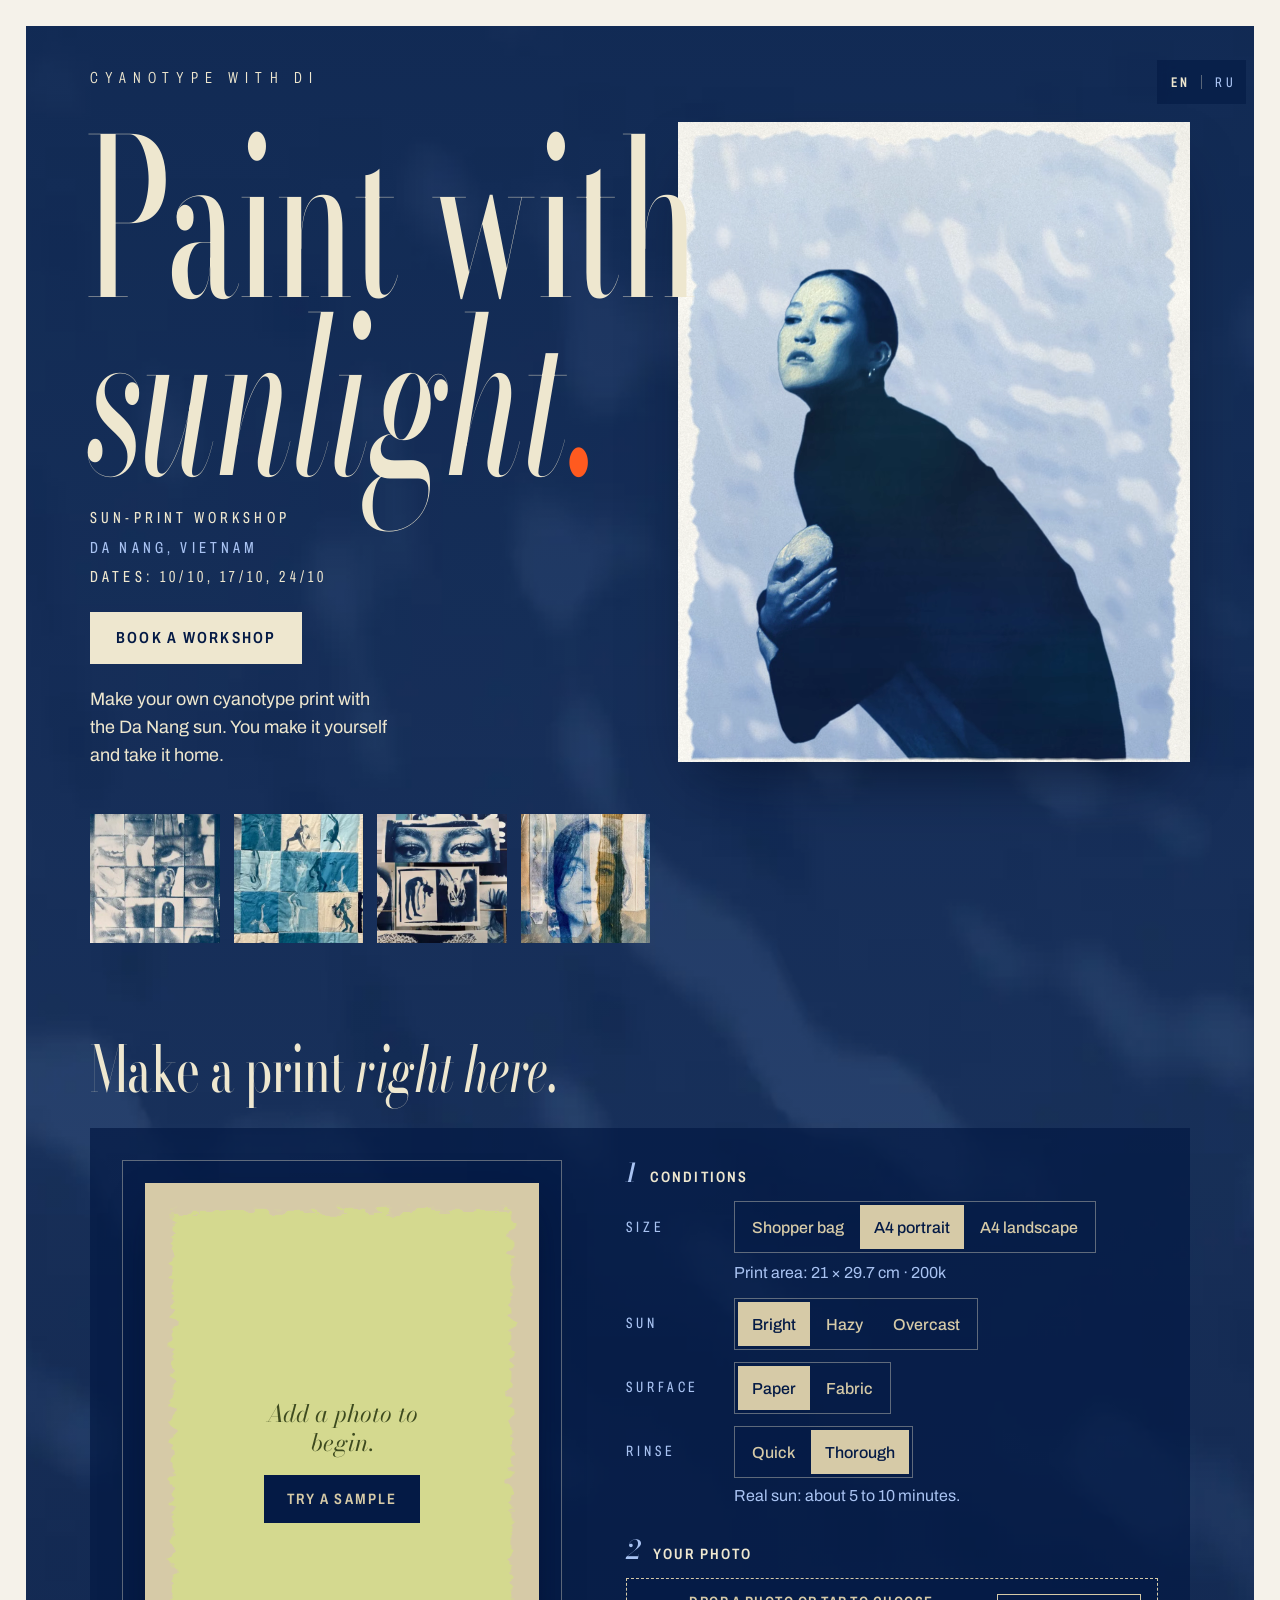
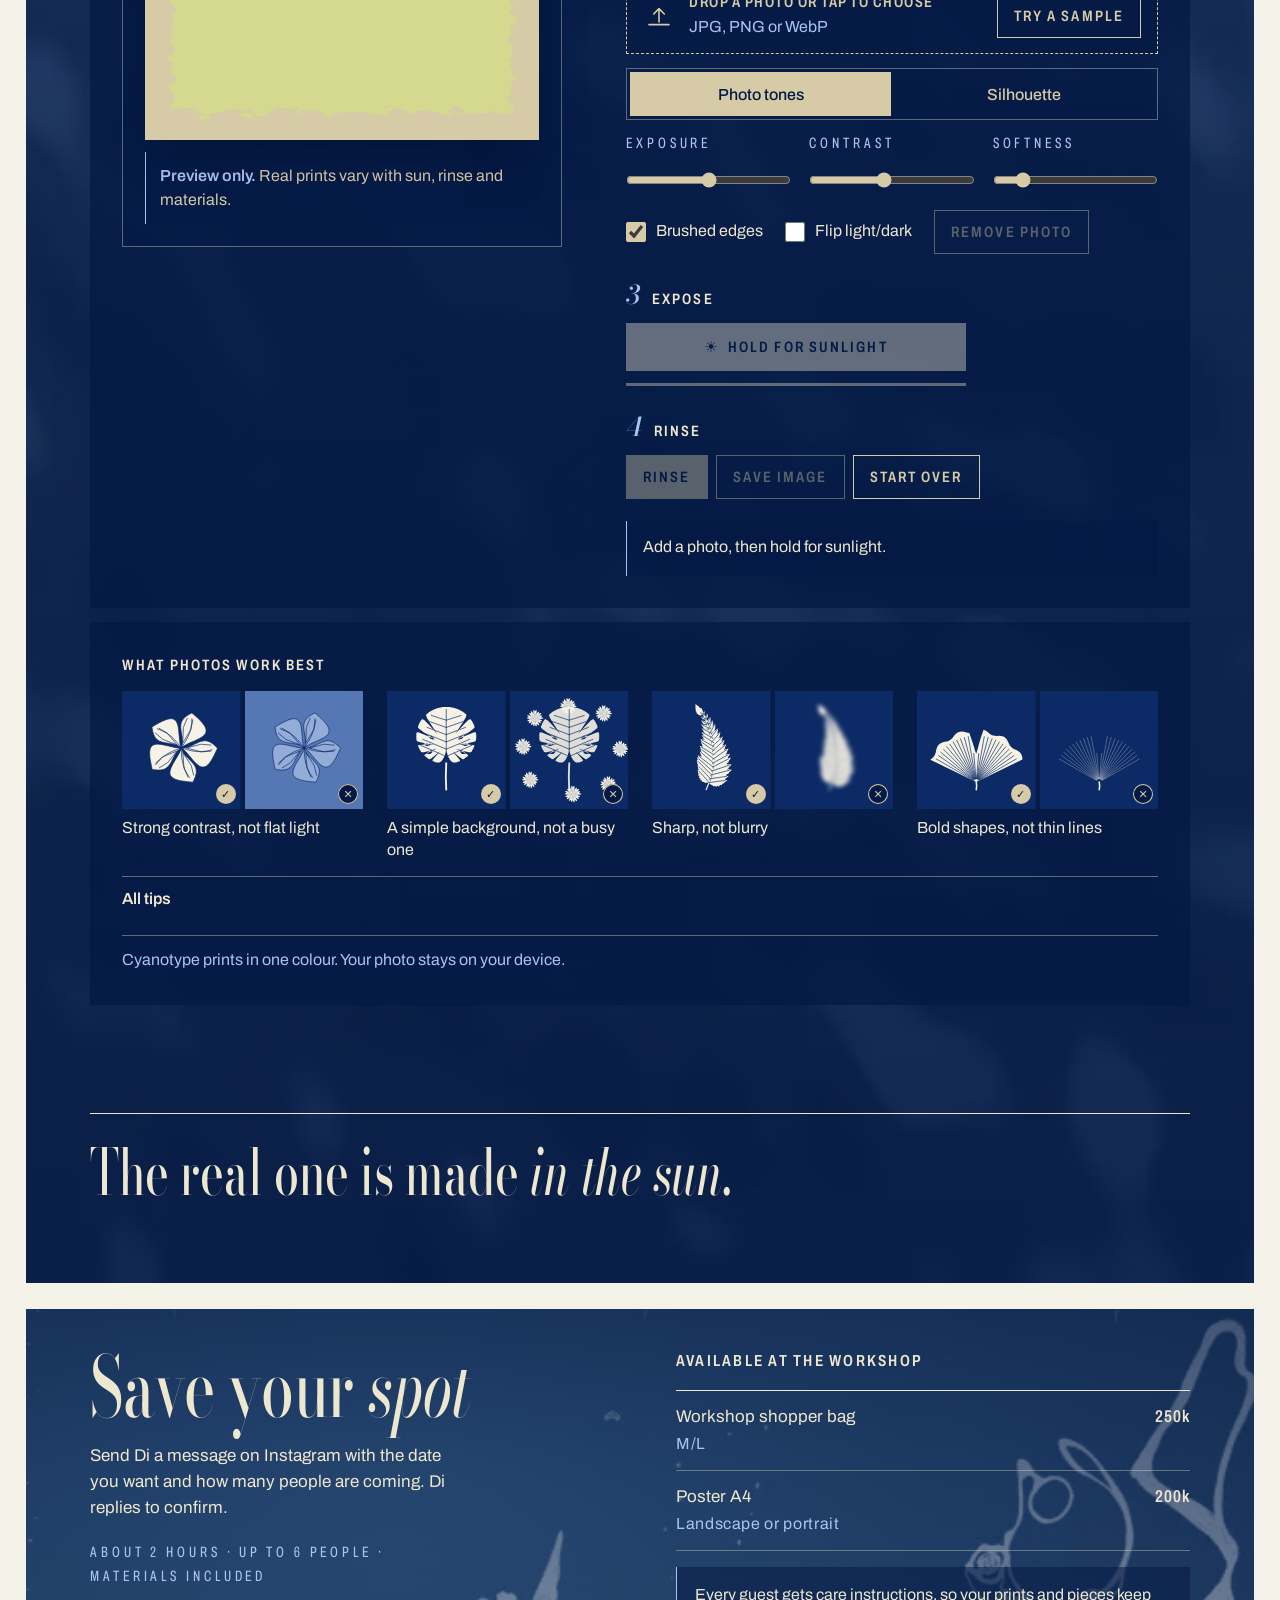
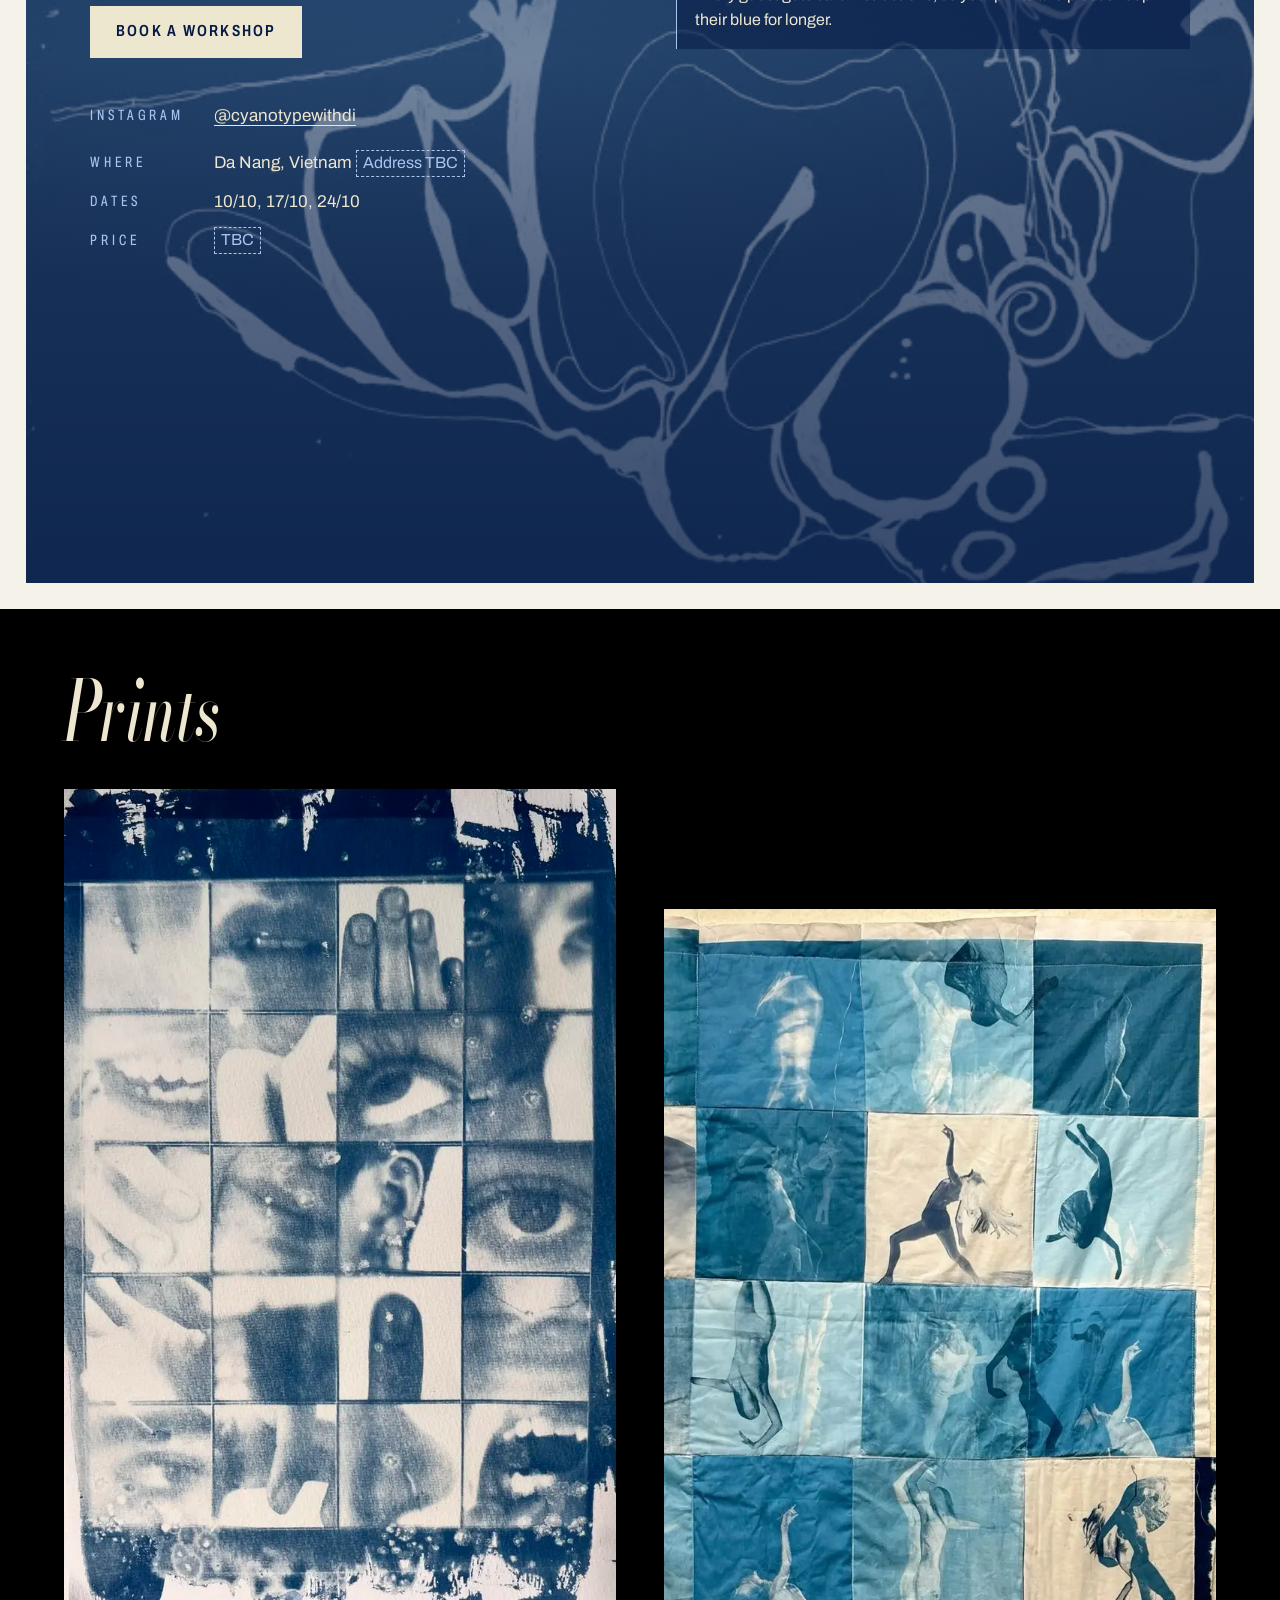
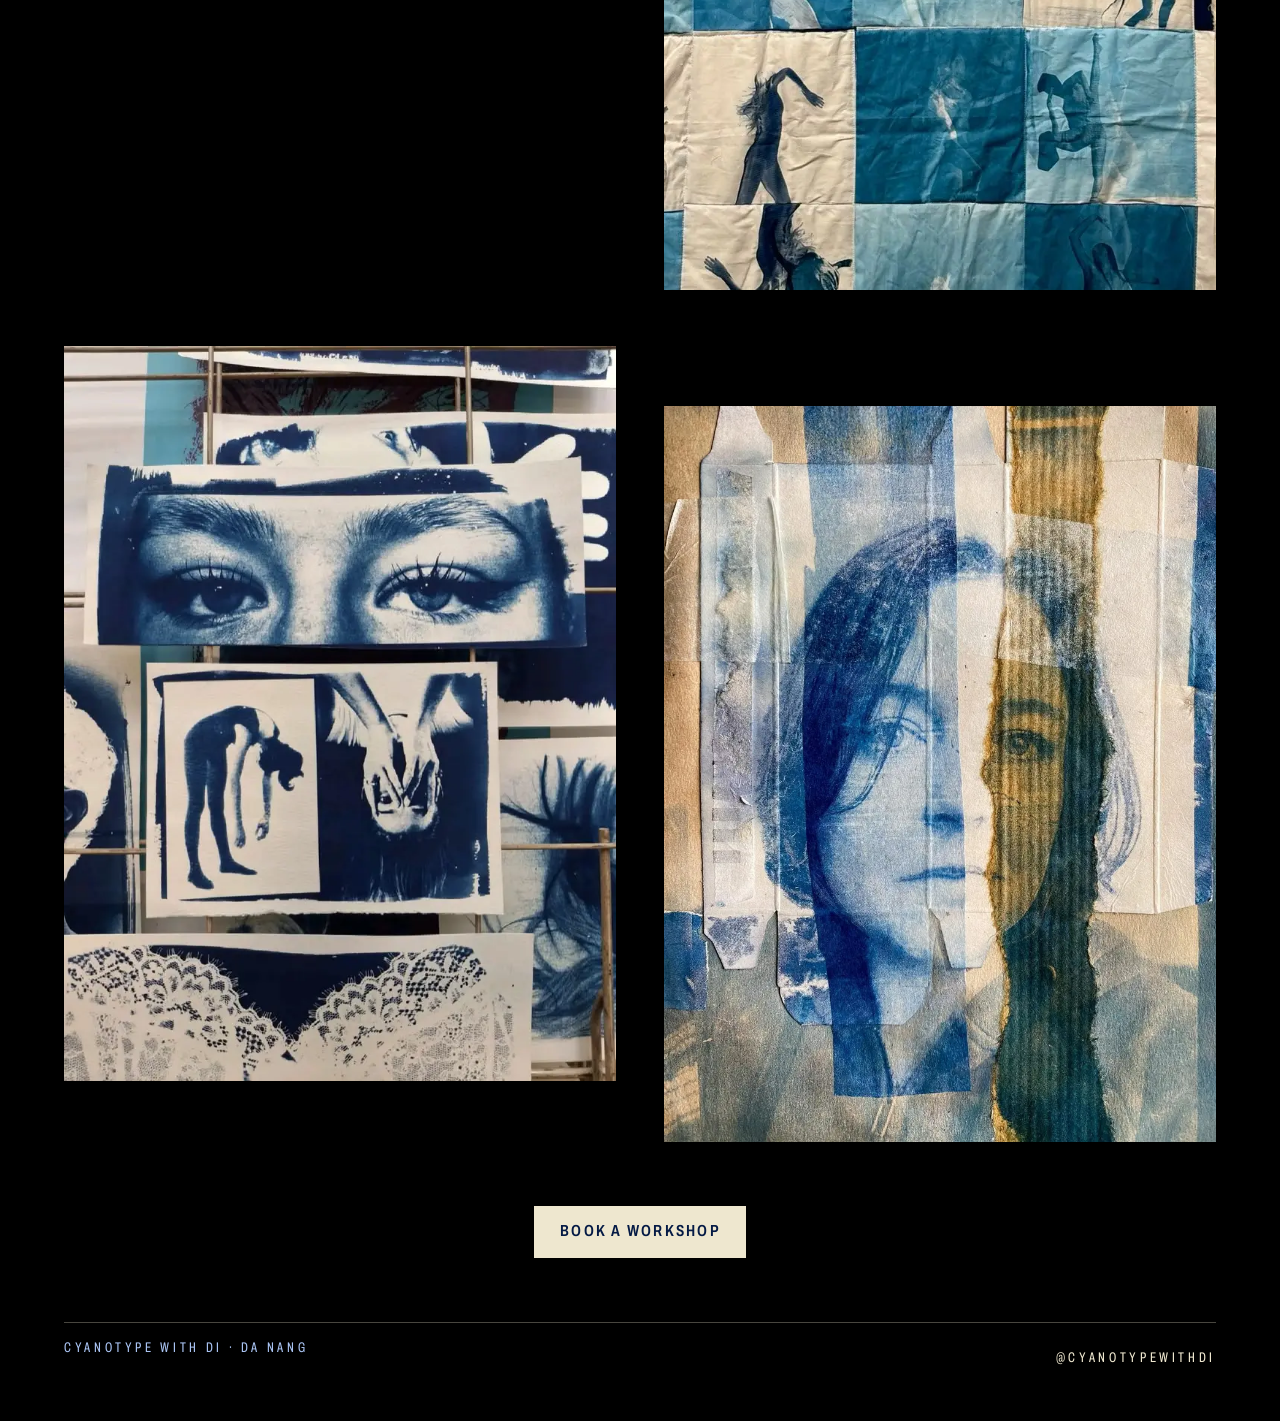
==== commit 2f81c91e: "Add files via upload" ====
--- a/new langding page for Di/index.html
+++ b/new langding page for Di/index.html
@@ -1,706 +1,723 @@
-<!doctype html>
-<html lang="en">
-<head>
-<meta charset="utf-8">
-<meta name="viewport" content="width=device-width, initial-scale=1, viewport-fit=cover">
-<title>Paint with sunlight · Cyanotype with Di</title>
-<meta name="description" content="Make your own cyanotype print with the Da Nang sun. A sun-print workshop by Cyanotype with Di.">
-<meta property="og:type" content="website">
-<meta property="og:title" content="Paint with sunlight · Cyanotype with Di">
-<meta property="og:description" content="Make your own cyanotype print with the Da Nang sun. A sun-print workshop by Cyanotype with Di.">
-<meta property="og:image" content="https://cyanotype-withdi.netlify.app/og-image.jpg">
-<meta property="og:url" content="https://cyanotype-withdi.netlify.app/">
-<meta name="twitter:card" content="summary_large_image">
-<meta name="theme-color" content="#163359">
-<link rel="preload" href="hero/water-dark.webp" as="image" fetchpriority="high">
-<link rel="preload" href="fonts/bodoni-moda.woff2" as="font" type="font/woff2" crossorigin>
-<link rel="preload" href="fonts/archivo.woff2" as="font" type="font/woff2" crossorigin>
-<!-- shared/tokens.css + print-playground.css + photo-lab.css, merged and minified (command in NOTES.md) -->
-<link rel="stylesheet" href="shared/tools.min.css">
-<link rel="icon" href="data:image/svg+xml,%3Csvg xmlns='http://www.w3.org/2000/svg' viewBox='0 0 32 32'%3E%3Crect width='32' height='32' rx='6' fill='%23163359'/%3E%3Ccircle cx='16' cy='16' r='7' fill='%23eee7cf'/%3E%3Ccircle cx='23' cy='23' r='3' fill='%23ff5a1f'/%3E%3C/svg%3E">
-<style>
-/* Fonts from gig-2: Bodoni Moda (title) + Archivo (labels, body). Latin subsets, self-hosted in fonts/. */
-@font-face { font-family: 'Bodoni Moda'; font-style: normal; font-weight: 400 900; font-display: swap; src: url(fonts/bodoni-moda.woff2) format('woff2'); }
-@font-face { font-family: 'Bodoni Moda'; font-style: italic; font-weight: 400 900; font-display: swap; src: url(fonts/bodoni-moda-italic.woff2) format('woff2'); }
-@font-face { font-family: 'Archivo'; font-style: normal; font-weight: 100 900; font-stretch: 62% 125%; font-display: swap; src: url(fonts/archivo.woff2) format('woff2'); }
-
-/* Russian: gig-2 fonts have no Cyrillic, so RU uses the closest Google Fonts (Latin + Cyrillic subsets) */
-@font-face { font-family: 'Playfair Display'; font-style: normal; font-weight: 400 900; font-display: swap; src: url(fonts/playfair-display.woff2) format('woff2'); }
-@font-face { font-family: 'Playfair Display'; font-style: italic; font-weight: 400 900; font-display: swap; src: url(fonts/playfair-display-italic.woff2) format('woff2'); }
-@font-face { font-family: 'Roboto Flex'; font-style: normal; font-weight: 300 700; font-stretch: 60% 100%; font-display: swap; src: url(fonts/roboto-flex.woff2) format('woff2'); }
-
-:root {
-  /* palette sampled from gig-2 */
-  --navy: #041a45;    /* scrims */
-  --print: #163359;   /* the print blue, lower half */
-  --mid: #2e5883;     /* lit blue around the sun */
-  --cream: #eee7cf;   /* type */
-  --pale: #a9c3f2;    /* second type tone */
-  --hot: #ff5a1f;     /* the one full stop */
-  --paper: #d6caa7;   /* the poster's paper margin */
-  --frame: #f5f2ea;   /* the whiter outline round every section */
-  --black: #000;
-  --serif: 'Bodoni Moda', 'Didot', 'Bodoni 72', Georgia, serif;
-  --sans: 'Archivo', 'Arial Narrow', system-ui, sans-serif;
-  --gut: 20px;
-  --margin: 10px;     /* paper margin round the blue "print" sections */
-}
-*, *::before, *::after { box-sizing: border-box; }
-html { -webkit-text-size-adjust: 100%; scroll-behavior: smooth; }
-body { margin: 0; background: var(--frame); color: var(--cream); font-family: var(--sans); font-size: 16px; line-height: 1.55; }
-img { display: block; max-width: 100%; height: auto; }
-a { color: inherit; }
-h1, h2, h3, p, ul, figure { margin: 0; }
-ul { padding: 0; list-style: none; }
-
-/* ---------- the print sections (1 and 2) ---------- */
-.print { position: relative; isolation: isolate; overflow: hidden; overflow: clip; margin: var(--margin) var(--margin) 0; padding: 28px var(--gut) 56px;
-  background: radial-gradient(120% 70% at 30% 18%, var(--mid), var(--print) 70%); min-height: calc(100svh - var(--margin)); }
-.print + .print { margin-top: var(--margin); }
-/* GIF printed like a photogram: lines become bare paper on the blue */
-.print > .gif { position: absolute; inset: 0; z-index: -2; filter: invert(1) contrast(1.1); mix-blend-mode: screen; opacity: .32; background-position: center; }
-/* soft navy overlay so text reads over the GIF, like the poster's scrims */
-.print::before { content: ''; position: absolute; inset: 0; z-index: -1;
-  background: linear-gradient(rgba(4,26,69,.55), rgba(4,26,69,.22) 40%, rgba(4,26,69,.62)); }
-.s1 > .gif { background: url("hero/water-dark.webp") center / cover no-repeat; filter: none; mix-blend-mode: normal; opacity: 1; }
-/* the moving background loads only when the booking section comes near (see the script at the end) */
-.s2.near > .gif { background-image: url("img/bg-2.webp"); }
-.s2 > .gif { background-size: cover; background-repeat: no-repeat; opacity: .5; }
-
-
-/* type system from gig-2 */
-.series { font-stretch: 62%; font-weight: 300; font-size: 14px; letter-spacing: .44em; text-transform: uppercase; }
-.caps { font-stretch: 62%; font-weight: 400; font-size: 16px; line-height: 1.6; letter-spacing: .26em; text-transform: uppercase; }
-.title { font-family: var(--serif); font-weight: 500; line-height: .8; letter-spacing: -.01em; white-space: nowrap; }
-.title span { display: block; width: max-content; transform: scaleX(.62); transform-origin: 0 0; }
-.title em { font-style: italic; }
-.title b { color: var(--hot); font-weight: 500; }
-.h2 { font-family: var(--serif); font-weight: 500; font-size: clamp(44px, 12vw, 84px); line-height: .9; letter-spacing: -.01em; }
-.h2 span { display: inline-block; transform: scaleX(.7); transform-origin: 0 0; width: max-content; }
-.h3 { font-stretch: 75%; font-weight: 600; font-size: 16px; letter-spacing: .14em; text-transform: uppercase; }
-.rule { height: 1.5px; background: var(--cream); opacity: .9; }
-.pale { color: var(--pale); }
-
-.btn { display: inline-flex; align-items: center; justify-content: center; min-height: 52px; padding: 0 26px; background: var(--cream); color: var(--navy);
-  font-stretch: 75%; font-weight: 600; font-size: 16px; letter-spacing: .14em; text-transform: uppercase; text-decoration: none; transition: background .25s; }
-.btn:hover { background: #fff; }
-.btn:focus-visible, .thumb:focus-visible, .lb button:focus-visible { outline: 2px solid var(--pale); outline-offset: 3px; }
-
-
-/* ---------- section 1 ---------- */
-.s1 .head { display: grid; grid-template-columns: minmax(0, 1fr); gap: 22px; }
-/* the moving print: Di over cyanotype water, 4:5. On phones it sits on top and fades into the blue; the title overlaps her coat */
-.hero-print { position: relative; z-index: 0; order: 1; width: 100%; max-width: 520px; aspect-ratio: 4 / 5; margin: 0; background: #e9ecee;
-  -webkit-mask-image: linear-gradient(#000 74%, transparent 99%); mask-image: linear-gradient(#000 74%, transparent 99%); }
-.hero-print video { display: block; width: 100%; height: 100%; object-fit: cover; }
-.s1 .title { position: relative; z-index: 1; order: 2; font-size: clamp(88px, 25vw, 300px); margin: -26vw 0 0 -4px; text-shadow: 0 2px 30px rgba(4,26,69,.55); }
-.s1 .head .series { order: 0; }
-.s1 .side { display: contents; }
-.s1 .cta { order: 3; }
-.s1 .facts { order: 4; }
-.s1 .lead { order: 5; }
-.s1 .title span + span { margin-top: .02em; }
-.s1 .facts { display: grid; gap: 4px; }
-.s1 .lead { font-size: 18px; max-width: 30ch; }
-.s1 .cta { display: grid; gap: 10px; justify-items: start; }
-
-.mini { margin-top: 44px; }
-.mini ul { display: grid; grid-template-columns: repeat(4, 1fr); gap: 8px; }
-.thumb { display: block; width: 100%; padding: 0; border: 0; background: var(--cream); cursor: zoom-in; aspect-ratio: 3 / 4; overflow: hidden; }
-.thumb img { width: 100%; height: 100%; object-fit: cover; transition: transform .6s cubic-bezier(.2,.7,.2,1); }
-.thumb:hover img { transform: scale(1.04); }
-
-.try { margin-top: 48px; display: grid; gap: 28px; }
-.play { margin-top: 24px; }
-/* phones: while the settings sheet is open, section 1 sits above everything else and the page stops scrolling */
-html.sheet-lock, html.sheet-lock body { overflow: hidden; }
-html.sheet-lock .s1 { z-index: 45; }
-.note { font-size: 16px; color: var(--pale); }
-/* after the playground: the preview hands over to the real thing */
-.nudge { display: grid; gap: 22px; justify-items: start; margin-top: 56px; padding-top: 28px; border-top: 1.5px solid var(--cream); }
-.nudge p { font-family: var(--serif); font-weight: 500; font-size: clamp(36px, 9vw, 64px); line-height: .95; }
-.nudge p { min-width: 0; }
-.nudge p span { display: block; width: calc(100% / .7); transform: scaleX(.7); transform-origin: 0 0; }
-.end { display: flex; justify-content: center; margin-top: 64px; }
-/* sticky Book bar on phones; hidden at the hero CTA and the booking section */
-.sticky-book { position: fixed; z-index: 30; left: 0; right: 0; bottom: 0; padding: 10px 16px calc(10px + env(safe-area-inset-bottom)); background: rgba(4,26,69,.9); -webkit-backdrop-filter: blur(8px); backdrop-filter: blur(8px);
-  transform: translateY(110%); transition: transform .35s cubic-bezier(.2,.7,.2,1); }
-.sticky-book .btn { width: 100%; }
-.sticky-book.on { transform: none; }
-
-/* ---------- section 2 ---------- */
-.s2 .grid { display: grid; grid-template-columns: minmax(0, 1fr); gap: 40px; }
-.s2 .intro { display: grid; gap: 18px; margin-top: 18px; max-width: 36ch; font-size: 17px; }
-.shop-panel { display: grid; gap: 16px; }
-.contacts { display: grid; gap: 12px; }
-.contacts div { display: grid; grid-template-columns: 112px 1fr; gap: 12px; align-items: baseline; }
-.contacts dt { font-stretch: 62%; letter-spacing: .26em; text-transform: uppercase; color: var(--pale); font-size: 15px; }
-.contacts dd { margin: 0; font-size: 17px; }
-.contacts a, .foot a { display: inline-flex; align-items: center; min-height: 44px; text-underline-offset: 4px; }
-.contacts div { align-items: center; }
-.tbc { display: inline-block; border: 1px dashed var(--pale); padding: 0 6px; color: var(--pale); font-size: 16px; }
-
-.shop { display: grid; gap: 12px; }
-.price { display: grid; grid-template-columns: 1fr auto; gap: 12px; padding: 13px 0; border-bottom: 1px solid rgba(238,231,207,.35); font-size: 17px; }
-.price:first-child { border-top: 1.5px solid var(--cream); }
-.price strong { font-stretch: 75%; font-weight: 600; letter-spacing: .06em; white-space: nowrap; }
-.price small { display: block; margin-top: 2px; font-size: 16px; color: var(--pale); letter-spacing: .04em; }
-.care { padding: 16px 18px; background: rgba(4,26,69,.55); border-left: 1.5px solid var(--pale); font-size: 16px; }
-
-/* ---------- section 3 ---------- */
-.s3 { background: var(--black); margin-top: var(--margin); padding: 64px var(--gut) 40px; }
-.s3 .h2 { max-width: 1240px; margin: 0 auto; }
-.gallery { display: grid; gap: 40px; margin: 40px auto 0; max-width: 1240px; }
-.gallery .thumb { aspect-ratio: auto; background: #111; }
-.gallery .thumb img { height: auto; }
-.foot { display: flex; flex-wrap: wrap; justify-content: space-between; gap: 8px 24px; max-width: 1240px; margin: 64px auto 0; padding-top: 14px; border-top: 1px solid rgba(238,231,207,.3); color: var(--pale); }
-.foot a { color: var(--cream); text-decoration: none; }
-
-html[lang="ru"] { --serif: 'Playfair Display', Georgia, serif; --sans: 'Roboto Flex', 'Arial Narrow', system-ui, sans-serif; }
-/* Russian hero title: Playfair's descenders (ц, у, р, д, щ) drop further, so give them room below each line */
-html[lang="ru"] .s1 .title { line-height: .9; padding-bottom: .25em; }
-html[lang="ru"] .s1 .facts { position: relative; z-index: 2; }
-
-/* ---------- language switch ---------- */
-.lang { position: fixed; z-index: 40; top: calc(var(--margin) + 8px); right: calc(var(--margin) + 8px); display: flex; align-items: center; background: rgba(4,26,69,.62); -webkit-backdrop-filter: blur(6px); backdrop-filter: blur(6px); }
-.lang button { min-width: 44px; min-height: 44px; padding: 0 6px; border: 0; background: none; color: var(--pale); font: 400 14px var(--sans); font-stretch: 62%; letter-spacing: .26em; text-indent: .26em; cursor: pointer; }
-.lang button[aria-pressed="true"] { color: var(--cream); font-weight: 600; }
-.lang button:hover { color: var(--cream); }
-.lang button:focus-visible { outline: 2px solid var(--pale); outline-offset: -4px; }
-.lang i { width: 1px; height: 14px; background: rgba(238,231,207,.35); }
-
-/* ---------- lightbox ---------- */
-.lb { position: fixed; inset: 0; z-index: 50; display: none; place-items: center; background: rgba(0,0,0,.94); padding: 56px 12px 72px; }
-.lb.open { display: grid; }
-.lb img { max-width: 100%; max-height: 100%; width: auto; height: auto; object-fit: contain; }
-.lb button { position: absolute; width: 48px; height: 48px; border: 0; background: none; color: var(--cream); font: 300 30px/1 var(--sans); cursor: pointer; }
-.lb .x { top: 6px; right: 6px; }
-.lb .prev { bottom: 12px; left: calc(50% - 64px); }
-.lb .next { bottom: 12px; left: calc(50% + 16px); }
-.lb .count { position: absolute; top: 18px; left: 18px; font-size: 14px; color: var(--pale); }
-
-/* ---------- tablet / desktop ---------- */
-@media (min-width: 720px) {
-  :root { --gut: 44px; --margin: 18px; }
-  .series { font-size: 16px; }
-  .print { padding-top: 40px; padding-bottom: 80px; }
-  .mini ul { gap: 14px; }
-  .sticky-book { display: none; }
-  .nudge { grid-template-columns: 1fr auto; align-items: end; margin-top: 80px; }
-  .gallery { grid-template-columns: 1fr 1fr; gap: 56px 48px; align-items: start; }
-  .gallery li:nth-child(2) { margin-top: 120px; }
-  .gallery li:nth-child(4) { margin-top: 60px; }
-}
-@media (min-width: 1000px) {
-  :root { --gut: 64px; --margin: 26px; }
-  html { scroll-snap-type: y proximity; }
-  .print, .s3 { scroll-snap-align: start; }
-  .s1 .head { grid-template-columns: minmax(0, 1fr) min(40vw, 540px); grid-template-rows: auto auto auto 1fr; align-items: start; column-gap: 48px; }
-  .s1 .head .series { grid-column: 1; grid-row: 1; }
-  .hero-print { grid-column: 2; grid-row: 1 / span 4; margin-top: 56px; max-width: none; -webkit-mask-image: none; mask-image: none; box-shadow: 0 30px 60px -24px rgba(2,12,34,.7); }
-  .s1 .title { grid-column: 1; grid-row: 2; font-size: min(17vw, 240px); margin: 18px 0 0 -4px; text-shadow: none; }
-  .s1 .facts { grid-column: 1; grid-row: 3; }
-  .s1 .side { grid-column: 1; grid-row: 4; display: grid; gap: 22px; align-content: start; }
-  .play { margin-top: 48px; }
-  .s2 .grid { grid-template-columns: minmax(0, 1fr) minmax(0, 1fr); column-gap: 72px; align-items: start; }
-  .mini ul { max-width: 560px; }
-  .mini .thumb { aspect-ratio: 1; }
-  .lb { padding: 64px 96px; }
-  .lb .prev, .lb .next { bottom: auto; top: 50%; margin-top: -24px; }
-  .lb .prev { left: 24px; }
-  .lb .next { left: auto; right: 24px; }
-}
-@media (prefers-reduced-motion: reduce) {
-  html { scroll-behavior: auto; }
-  .s2 > .gif { background-image: none !important; }
-  .thumb img { transition: none; }
-  .sticky-book { transition: none; }
-}
-</style>
-</head>
-<body>
-<nav class="lang" aria-label="Language" data-i18n-attr="aria-label:ui_lang">
-  <button type="button" data-lang="en" lang="en" aria-pressed="true">EN</button><i aria-hidden="true"></i><button type="button" data-lang="ru" lang="ru" aria-pressed="false">RU</button>
-</nav>
-
-<!-- SECTION 1: try it yourself + mini gallery -->
-<section class="print s1" id="top" aria-labelledby="t1">
-  <div class="gif" aria-hidden="true"></div>
-
-  <header class="head">
-    <p class="series">Cyanotype with Di</p>
-    <figure class="hero-print">
-      <video muted loop playsinline preload="none" poster="hero/di-water-poster.webp" width="1080" height="1350" aria-label="Cyanotype print of Di over water ripples" data-i18n-attr="aria-label:hero_v">
-        <source src="hero/di-water-720.mp4" type="video/mp4" media="(max-width: 700px)">
-        <source src="hero/di-water-1080.webm" type='video/webm; codecs="av01.0.08M.08"'>
-        <source src="hero/di-water-1080.mp4" type="video/mp4">
-      </video>
-    </figure>
-    <h1 class="title" id="t1" data-i18n-html="h1"><span>Paint with</span><span><em>sunlight</em><b>.</b></span></h1>
-    <div class="facts caps">
-      <span data-i18n="f_kind">Sun-print workshop</span>
-      <span class="pale">Da Nang, Vietnam</span>
-      <span><span data-i18n="f_dates">Dates:</span> 10/10, 17/10, 24/10</span>
-    </div>
-    <div class="side">
-      <p class="lead" data-i18n="lead">Make your own cyanotype print with the Da Nang sun. You make it yourself and take it home.</p>
-      <div class="cta">
-        <a class="btn" href="https://www.instagram.com/cyanotypewithdi/" target="_blank" rel="noopener" data-i18n="cta">Book a workshop</a>
-      </div>
-    </div>
-  </header>
-
-  <div class="mini" aria-label="Example prints" data-i18n-attr="aria-label:mini_l">
-    <ul>
-      <li><button class="thumb" data-i="0" aria-label="Open example print 1" data-i18n-attr="aria-label:mini_o1"><img data-i18n-attr="alt:alt1" src="img/print-1-sm.webp" alt="Cyanotype grid of close-up face and hand photos" width="360" height="529"></button></li>
-      <li><button class="thumb" data-i="1" aria-label="Open example print 2" data-i18n-attr="aria-label:mini_o2"><img data-i18n-attr="alt:alt2" src="img/print-2-sm.webp" alt="Patchwork of cyanotype fabric squares with dancing figures" width="360" height="640"></button></li>
-      <li><button class="thumb" data-i="2" aria-label="Open example print 3" data-i18n-attr="aria-label:mini_o3"><img data-i18n-attr="alt:alt3" src="img/print-3-sm.webp" alt="Cyanotype prints of eyes and figures pinned to a rack" width="360" height="480"></button></li>
-      <li><button class="thumb" data-i="3" aria-label="Open example print 4" data-i18n-attr="aria-label:mini_o4"><img data-i18n-attr="alt:alt4" src="img/print-4-sm.webp" alt="Layered cyanotype portrait on torn paper strips" width="360" height="480"></button></li>
-    </ul>
-  </div>
-
-  <div class="try">
-    <div class="play cy-section" id="try">
-    <h2 data-i18n-html="try_h2">Make a print <em>right here.</em></h2>
-
-      <div class="play-grid">
-        <div class="stage">
-          <div class="sheet-box">
-          <div class="sheet-wrap">
-          <svg id="sheet" viewBox="0 0 400 500" role="img" aria-label="Cyanotype paper" data-i18n-attr="aria-label:a_sheet">
-            <defs>
-              <pattern id="weave" width="5" height="5" patternUnits="userSpaceOnUse">
-                <path d="M0 .5H5M0 3H5" stroke="rgba(255,255,255,.22)" stroke-width="1.1"/>
-                <path d="M.5 0V5M3 0V5" stroke="rgba(0,0,0,.16)" stroke-width="1.1"/>
-              </pattern>
-              <!-- ragged brush edge for the empty, freshly coated sheet -->
-              <filter id="coat" x="-5%" y="-5%" width="110%" height="110%">
-                <feTurbulence type="fractalNoise" baseFrequency=".035 .09" numOctaves="3" seed="4"/>
-                <feDisplacementMap in="SourceGraphic" scale="22"/>
-              </filter>
-            </defs>
-            <rect id="paperRect" width="400" height="500" fill="#d4d98f"/>
-            <rect id="overlay" width="400" height="500" fill="#1b4fa8" style="opacity:0"/>
-            <image id="photoImg" width="400" height="500" preserveAspectRatio="none" style="display:none"/>
-            <rect id="weaveRect" width="400" height="500" fill="url(#weave)" style="opacity:0;pointer-events:none"/>
-          </svg>
-          <div class="sheet-hint" id="sheetHint">
-            <p data-i18n="sheet_hint">Add a photo to begin.</p>
-            <button type="button" class="btn btn-dark" id="sheetSample" data-i18n="sample">Try a sample</button>
-          </div>
-          </div>
-          </div>
-          <!-- phones: opens the settings as a bottom sheet, the print stays in view above it -->
-          <button type="button" class="btn btn-dark adjust-btn" id="adjustBtn" aria-controls="panel" aria-expanded="false" data-i18n="adjust">Adjust</button>
-          <p class="warn warn-inline"><b data-i18n="warn_tag">Preview only.</b> <span data-i18n="warn_short">Real prints vary with sun, rinse and materials.</span></p>
-        </div>
-
-        <div class="panel" id="panel">
-          <div class="sheet-head"><span class="grab" aria-hidden="true"></span><button type="button" class="btn btn-dark btn-sm" id="sheetDone" data-i18n="done">Done</button></div>
-          <div class="panel-body">
-          <div class="step-label" style="margin-top:0"><b>1</b><span data-i18n="p_step0">Choose your conditions</span></div>
-          <div class="conds">
-            <div class="cond"><span data-i18n="cd_size">Size</span>
-              <div class="seg" role="radiogroup" data-cond="size">
-                <button role="radio" aria-checked="false" data-v="tote" data-i18n="sz_tote">Shopper bag</button>
-                <button role="radio" aria-checked="true" data-v="a4" data-i18n="sz_a4">A4 portrait</button>
-                <button role="radio" aria-checked="false" data-v="a4l" data-i18n="sz_a4l">A4 landscape</button>
-              </div>
-            </div>
-            <p class="hint" id="sizeInfo" style="margin-top:-4px;min-height:0"></p>
-            <div class="cond"><span data-i18n="cd_sun">Sun</span>
-              <div class="seg" role="radiogroup" data-cond="sun">
-                <button role="radio" aria-checked="true" data-v="bright" data-i18n="cd_bright">Bright</button>
-                <button role="radio" aria-checked="false" data-v="hazy" data-i18n="cd_hazy">Hazy</button>
-                <button role="radio" aria-checked="false" data-v="cloud" data-i18n="cd_cloud">Overcast</button>
-              </div>
-            </div>
-            <div class="cond"><span data-i18n="cd_surface">Surface</span>
-              <div class="seg" role="radiogroup" data-cond="surface">
-                <button role="radio" aria-checked="true" data-v="paper" data-i18n="cd_paper">Cotton paper</button>
-                <button role="radio" aria-checked="false" data-v="fabric" data-i18n="cd_fabric">Fabric</button>
-              </div>
-            </div>
-            <div class="cond"><span data-i18n="cd_rinse">Rinse</span>
-              <div class="seg" role="radiogroup" data-cond="rinse">
-                <button role="radio" aria-checked="false" data-v="quick" data-i18n="cd_quick">Quick</button>
-                <button role="radio" aria-checked="true" data-v="full" data-i18n="cd_full">Thorough</button>
-              </div>
-            </div>
-          </div>
-          <p class="hint" id="sunHint"></p>
-
-          <div class="step-label"><b>2</b><span data-i18n="p_step1">Your photo</span></div>
-          <!-- the sample button sits outside the label: a button inside a <label> can trigger the file picker instead on some phones -->
-          <div class="drop" id="drop">
-            <label class="drop-pick">
-              <input type="file" id="photoFile" accept="image/*" hidden>
-              <svg viewBox="0 0 48 48" width="32" height="32" aria-hidden="true"><path d="M24 33V13m0 0-8 8m8-8 8 8M9 37h30" fill="none" stroke="currentColor" stroke-width="2.4" stroke-linecap="round" stroke-linejoin="round"/></svg>
-              <span class="drop-text"><b data-i18n="drop_t">Drop a photo or tap to choose</b>
-              <small data-i18n="drop_s">JPG, PNG or WebP</small></span>
-            </label>
-            <button type="button" class="btn btn-line btn-sm" id="sampleBtn" data-i18n="sample">Try a sample</button>
-          </div>
-          <div class="photo-ctl">
-            <div class="seg wide" role="radiogroup" data-lab="mode">
-              <button role="radio" aria-checked="true" data-v="tones" data-i18n="m_tones">Photo tones</button>
-              <button role="radio" aria-checked="false" data-v="sil" data-i18n="m_sil">Silhouette</button>
-            </div>
-            <div class="sliders">
-              <label class="slider"><span data-i18n="l_exp">Exposure</span><input type="range" id="lExp" min="-100" max="100" value="0"></label>
-              <label class="slider"><span data-i18n="l_con">Contrast</span><input type="range" id="lCon" min="40" max="220" value="120"></label>
-              <label class="slider"><span data-i18n="l_soft">Softness</span><input type="range" id="lSoft" min="0" max="40" value="6"></label>
-            </div>
-            <div class="toggles">
-              <label><input type="checkbox" id="lBrush" checked> <span data-i18n="l_brush">Brushed edges</span></label>
-              <label><input type="checkbox" id="lInv"> <span data-i18n="l_inv">Flip light/dark</span></label>
-              <button type="button" class="btn btn-line btn-sm" id="labClear" disabled data-i18n="lab_clear">Remove photo</button>
-            </div>
-          </div>
-          </div>
-
-          <div class="panel-foot">
-          <div class="step-label"><b>3</b><span data-i18n="p_step2">Press and hold to expose to sun</span></div>
-          <button class="btn sun-btn" id="sunBtn"><span aria-hidden="true">☀</span> <span data-i18n="sun">Hold for sunlight</span></button>
-          <div class="meter" aria-hidden="true"><i id="meter"></i></div>
-
-          <div class="step-label"><b>4</b><span data-i18n="p_step3">Rinse in water</span></div>
-          <div class="final-actions">
-            <button class="btn btn-dark btn-sm" id="rinseBtn" disabled data-i18n="rinse">Rinse</button>
-            <button class="btn btn-line btn-sm" id="saveBtn" disabled data-i18n="save">Save as image</button>
-            <button class="btn btn-line btn-sm" id="resetBtn" data-i18n="reset">Start over</button>
-          </div>
-          <p class="status" id="status" aria-live="polite"></p>
-          </div>
-        </div>
-      </div>
-
-      <div class="guide-box" id="labGuide">
-        <h3 data-i18n="lg_t">What photos work best</h3>
-        <div class="tips" id="labTips"></div>
-        <details class="tips-more">
-          <summary data-i18n="lg_more">All tips</summary>
-          <div class="gb-cols">
-            <div><b class="good" data-i18n="lg_good">Works well</b>
-              <ul>
-                <li data-i18n="lg_g1">Strong contrast between light and dark</li>
-                <li data-i18n="lg_g2">A clear subject on a simple background</li>
-                <li data-i18n="lg_g3">Portraits lit from the side or by a window</li>
-                <li data-i18n="lg_g4">Silhouettes, shadows, shapes and architecture</li>
-                <li data-i18n="lg_g5">Plants, flowers and landscapes with clear layers</li>
-                <li data-i18n="lg_g6">Black and white or low-colour photos</li>
-                <li data-i18n="lg_g7">Bold text, logos and line drawings (use Silhouette)</li>
-                <li data-i18n="lg_g8">Sharp, high resolution images (1000 px or more)</li>
-              </ul>
-            </div>
-            <div><b class="bad" data-i18n="lg_bad">Works poorly</b>
-              <ul>
-                <li data-i18n="lg_b1">Very colourful photos: colours of similar brightness turn into the same blue</li>
-                <li data-i18n="lg_b2">Subject and background of similar brightness, like a red flower on green leaves</li>
-                <li data-i18n="lg_b3">Flat, foggy or low-contrast images</li>
-                <li data-i18n="lg_b4">Very dark, night or washed-out bright photos</li>
-                <li data-i18n="lg_b5">Busy scenes with lots of small detail</li>
-                <li data-i18n="lg_b6">Soft gradients and fine textures, especially on fabric</li>
-                <li data-i18n="lg_b7">Small text and thin lines</li>
-                <li data-i18n="lg_b8">Blurry or low resolution pictures</li>
-                <li data-i18n="lg_b9">Colour portraits in flat light: faces look grey and blocked up</li>
-              </ul>
-            </div>
-          </div>
-        </details>
-        <p class="gb-note" data-i18n="lg_note">Cyanotype prints in one colour. Your photo stays on your device.</p>
-      </div>
-  </div>
-    <div class="nudge">
-      <p data-i18n-html="nudge"><span>The real one is made <em>in the sun.</em></span></p>
-    </div>
-  </div>
-</section>
-
-<!-- SECTION 2: registration, shop, contacts -->
-<section class="print s2" id="register" aria-labelledby="t2">
-  <div class="gif" aria-hidden="true"></div>
-
-  <div class="grid">
-    <div>
-      <h2 class="h2" id="t2" data-i18n-html="reg_t"><span>Save your <em>spot</em></span></h2>
-      <div class="intro">
-        <p data-i18n="reg_p">Send Di a message on Instagram with the date you want and how many people are coming. Di replies to confirm.</p>
-        <p class="caps pale" style="font-size:15px" data-i18n="facts2">About 2 hours · up to 6 people · materials included</p>
-        <div><a class="btn" href="https://www.instagram.com/cyanotypewithdi/" target="_blank" rel="noopener" data-i18n="cta">Book a workshop</a></div>
-      </div>
-      <dl class="contacts" style="margin-top:36px">
-        <div><dt>Instagram</dt><dd><a href="https://www.instagram.com/cyanotypewithdi/" target="_blank" rel="noopener">@cyanotypewithdi</a></dd></div>
-        <div><dt data-i18n="c_where">Where</dt><dd>Da Nang, Vietnam <span class="tbc" data-i18n="tbc_addr">Address TBC</span></dd></div>
-        <div><dt data-i18n="c_dates">Dates</dt><dd>10/10, 17/10, 24/10</dd></div>
-        <div><dt data-i18n="c_price">Price</dt><dd><span class="tbc" data-i18n="tbc_one">TBC</span></dd></div>
-      </dl>
-    </div>
-
-    <div class="shop-panel">
-      <h3 class="h3" data-i18n="shop_t">Available at the workshop</h3>
-      <ul class="shop" style="gap:0">
-        <li class="price"><span><span data-i18n="i_bag">Workshop shopper bag</span><small>M/L</small></span><strong>250k</strong></li>
-        <li class="price"><span><span data-i18n="i_a4">Poster A4</span><small data-i18n="i_a4_s">Landscape or portrait</small></span><strong>200k</strong></li>
-      </ul>
-      <p class="care">
-        <span data-i18n="care">Every guest gets care instructions, so your prints and pieces keep their blue for longer.</span>
-      </p>
-    </div>
-  </div>
-</section>
-
-<!-- SECTION 3: gallery -->
-<section class="s3" id="gallery" aria-labelledby="t3">
-  <h2 class="h2" id="t3"><span data-i18n-html="g_t"><em>Prints</em></span></h2>
-  <ul class="gallery">
-    <li><button class="thumb" data-i="0" aria-label="Open print 1 larger" data-i18n-attr="aria-label:gal_o1"><img data-i18n-attr="alt:alt1" src="img/print-1.webp" alt="Cyanotype grid of close-up face and hand photos" width="735" height="1080" loading="lazy"></button></li>
-    <li><button class="thumb" data-i="1" aria-label="Open print 2 larger" data-i18n-attr="aria-label:gal_o2"><img data-i18n-attr="alt:alt2" src="img/print-2.webp" alt="Patchwork of cyanotype fabric squares with dancing figures" width="736" height="1308" loading="lazy"></button></li>
-    <li><button class="thumb" data-i="2" aria-label="Open print 3 larger" data-i18n-attr="aria-label:gal_o3"><img data-i18n-attr="alt:alt3" src="img/print-3.webp" alt="Cyanotype prints of eyes and figures pinned to a rack" width="736" height="981" loading="lazy"></button></li>
-    <li><button class="thumb" data-i="3" aria-label="Open print 4 larger" data-i18n-attr="aria-label:gal_o4"><img data-i18n-attr="alt:alt4" src="img/print-4.webp" alt="Layered cyanotype portrait on torn paper strips" width="900" height="1200" loading="lazy"></button></li>
-  </ul>
-  <div class="end"><a class="btn" href="https://www.instagram.com/cyanotypewithdi/" target="_blank" rel="noopener" data-i18n="cta">Book a workshop</a></div>
-  <footer class="foot caps" style="font-size:14px">
-    <span>Cyanotype with Di · Da Nang</span>
-    <a href="https://www.instagram.com/cyanotypewithdi/" target="_blank" rel="noopener">@cyanotypewithdi</a>
-  </footer>
-</section>
-
-<!-- phones: booking stays one tap away between the hero and the booking section -->
-<div class="sticky-book" aria-hidden="true"><a class="btn" href="https://www.instagram.com/cyanotypewithdi/" target="_blank" rel="noopener" tabindex="-1" data-i18n="cta">Book a workshop</a></div>
-
-<div class="lb" role="dialog" aria-modal="true" aria-label="Print viewer" data-i18n-attr="aria-label:lb_l" hidden>
-  <span class="count caps"></span>
-  <img alt="">
-  <button class="x" aria-label="Close" data-i18n-attr="aria-label:lb_x">&times;</button>
-  <button class="prev" aria-label="Previous print" data-i18n-attr="aria-label:lb_p">&larr;</button>
-  <button class="next" aria-label="Next print" data-i18n-attr="aria-label:lb_n">&rarr;</button>
-</div>
-
-<script>
-/* Language: English by default, Russian on request. The choice is remembered (storage may be blocked, so try/catch). */
-(() => {
-  let lang = 'en';
-  try { const s = localStorage.getItem('di-lang'); if (s === 'en' || s === 'ru') lang = s; } catch (e) {}
-  window.getLang = () => lang;
-  window.setLang = l => { lang = l; try { localStorage.setItem('di-lang', l); } catch (e) {} };
-})();
-</script>
-<script src="shared/shapes.js"></script>
-<script src="shared/portable-core.js"></script>
-<script src="print-playground/print-playground.i18n.js"></script>
-<script src="photo-lab/photo-lab.i18n.js"></script>
-<script src="photo-lab/photo-lab.js"></script>
-<script src="print-playground/print-playground.js"></script>
-<script>
-/* Page text, English + Russian. The tools' English comes from their .i18n.js files; their Russian is here. */
-(() => {
-  const I = window.I18N; I.ru = I.ru || {};
-  Object.assign(I.en, {
-    doc_title: 'Paint with sunlight · Cyanotype with Di',
-    doc_desc: 'Make your own cyanotype print with the Da Nang sun. A sun-print workshop by Cyanotype with Di.',
-    ui_lang: 'Language',
-    h1: '<span>Paint with</span><span><em>sunlight</em><b>.</b></span>',
-    f_kind: 'Sun-print workshop', f_dates: 'Dates:', tbc_one: 'TBC', tbc_addr: 'Address TBC',
-    lead: 'Make your own cyanotype print with the Da Nang sun. You make it yourself and take it home.',
-    cta: 'Book a workshop',
-    mini_l: 'Example prints',
-    mini_o1: 'Open example print 1', mini_o2: 'Open example print 2', mini_o3: 'Open example print 3', mini_o4: 'Open example print 4',
-    alt1: 'Cyanotype grid of close-up face and hand photos',
-    alt2: 'Patchwork of cyanotype fabric squares with dancing figures',
-    alt3: 'Cyanotype prints of eyes and figures pinned to a rack',
-    alt4: 'Layered cyanotype portrait on torn paper strips',
-    sz_tote: 'Shopper bag', sz_a4: 'A4 portrait', sz_a4l: 'A4 landscape',
-    adjust: 'Adjust', done: 'Done',
-    nudge: '<span>The real one is made <em>in the sun.</em></span>',
-    a_sheet: 'Cyanotype paper', u_cm: 'cm',
-    reg_t: '<span>Save your <em>spot</em></span>',
-    reg_p: 'Send Di a message on Instagram with the date you want and how many people are coming. Di replies to confirm.',
-    facts2: 'About 2 hours · up to 6 people · materials included',
-    c_where: 'Where', c_dates: 'Dates', c_price: 'Price',
-    shop_t: 'Available at the workshop',
-    i_bag: 'Workshop shopper bag', i_a4: 'Poster A4', i_a4_s: 'Landscape or portrait',
-    care: 'Every guest gets care instructions, so your prints and pieces keep their blue for longer.',
-    g_t: '<em>Prints</em>',
-    gal_o1: 'Open print 1 larger', gal_o2: 'Open print 2 larger', gal_o3: 'Open print 3 larger', gal_o4: 'Open print 4 larger',
-    lb_l: 'Print viewer', lb_x: 'Close', lb_p: 'Previous print', lb_n: 'Next print',
-    hero_v: 'Cyanotype print of Di over water ripples'
-  });
-  Object.assign(I.ru, {
-    doc_title: 'Рисуйте солнцем · Cyanotype with Di',
-    doc_desc: 'Мастер-класс по солнечной печати от Cyanotype with Di. Вы делаете цианотипию сами и забираете её домой.',
-    ui_lang: 'Язык',
-    h1: '<span>Рисуйте</span><span><em>солнцем</em><b>.</b></span>',
-    f_kind: 'Мастер-класс по солнечной печати', f_dates: 'Даты:', tbc_one: 'уточняется', tbc_addr: 'адрес уточняется',
-    lead: 'Сделайте свою цианотипию под южным солнцем. Вы всё делаете сами и забираете работу домой.',
-    cta: 'Записаться',
-    mini_l: 'Примеры работ',
-    mini_o1: 'Открыть пример 1', mini_o2: 'Открыть пример 2', mini_o3: 'Открыть пример 3', mini_o4: 'Открыть пример 4',
-    alt1: 'Цианотипия: сетка из крупных снимков лица и рук',
-    alt2: 'Лоскутное полотно из цианотипных квадратов ткани с танцующими фигурами',
-    alt3: 'Цианотипные отпечатки глаз и фигур на стойке',
-    alt4: 'Многослойный цианотипный портрет на рваных полосках бумаги',
-    nudge: '<span>Настоящий отпечаток делают <em>на солнце.</em></span>',
-    a_sheet: 'Бумага для цианотипии', u_cm: 'см',
-    reg_t: '<span>Займите <em>место</em></span>',
-    reg_p: 'Напишите Ди в Instagram: какая дата вам удобна и сколько вас будет. Ди ответит и подтвердит запись.',
-    facts2: 'Около 2 часов · до 6 человек · материалы включены',
-    c_where: 'Где', c_dates: 'Даты', c_price: 'Цена',
-    shop_t: 'Можно купить на мастер-классе',
-    i_bag: 'Шоппер с мастер-класса', i_a4: 'Постер A4', i_a4_s: 'Горизонтальный или вертикальный',
-    care: 'Каждый гость получает памятку по уходу, чтобы отпечатки и вещи дольше оставались синими.',
-    g_t: '<em>Работы</em>',
-    gal_o1: 'Открыть работу 1 крупнее', gal_o2: 'Открыть работу 2 крупнее', gal_o3: 'Открыть работу 3 крупнее', gal_o4: 'Открыть работу 4 крупнее',
-    lb_l: 'Просмотр работ', lb_x: 'Закрыть', lb_p: 'Предыдущая работа', lb_n: 'Следующая работа',
-    hero_v: 'Цианотипия: Ди на фоне ряби на воде',
-
-    /* print playground */
-    try_h2: 'Сделайте отпечаток <em>прямо здесь.</em>',
-    p_step0: 'Условия', p_step1: 'Ваше фото', p_step2: 'Засветка', p_step3: 'Промывка',
-    sheet_hint: 'Добавьте фото, чтобы начать.',
-    cd_size: 'Размер', sz_tote: 'Шоппер', sz_a4: 'A4 вертикальный', sz_a4l: 'A4 горизонтальный', sz_area: 'Область печати',
-    adjust: 'Настроить', done: 'Готово',
-    cd_sun: 'Солнце', cd_bright: 'Яркое', cd_hazy: 'В дымке', cd_cloud: 'Пасмурно',
-    cd_surface: 'Основа', cd_paper: 'Бумага', cd_fabric: 'Ткань',
-    cd_rinse: 'Промывка', cd_quick: 'Быстрая', cd_full: 'Тщательная',
-    hint_bright: 'На настоящем солнце: примерно от 5 до 10 минут.',
-    hint_hazy: 'Примерно от 10 до 20 минут. Синий бледнее.',
-    hint_cloud: '20 минут и дольше. Синий слабее.',
-    sun: 'Зажмите и держите', rinse: 'Промыть', save: 'Сохранить', reset: 'Начать заново',
-    warn_tag: 'Это только превью.', warn_short: 'Настоящий отпечаток зависит от солнца, промывки и материалов.',
-    st_compose0: 'Добавьте фото, затем зажмите кнопку солнца.',
-    st_compose1: 'Фото на месте. Зажмите кнопку солнца.',
-    st_expose: 'Держите ещё...',
-    st_pause: 'Пауза. Зажмите снова, чтобы продолжить.',
-    st_done: 'Засвечено. Теперь промойте.',
-    st_rinsed_full: 'Готово. Настоящий отпечаток будет немного другим.',
-    st_rinsed_quick: 'После быстрой промывки остаётся жёлтый оттенок.',
-    st_img_bad: 'Не получилось открыть эту картинку.',
-
-    /* photo step */
-    lg_t: 'Какие фото подходят лучше', lg_good: 'Выходит хорошо', lg_bad: 'Выходит плохо',
-    lg_g1: 'Сильный контраст светлого и тёмного',
-    lg_g2: 'Чёткий объект на простом фоне',
-    lg_g3: 'Портреты при боковом свете или у окна',
-    lg_g4: 'Силуэты, тени, формы и архитектура',
-    lg_g5: 'Растения, цветы и пейзажи с ясными планами',
-    lg_g6: 'Чёрно-белые или неяркие по цвету фото',
-    lg_g7: 'Крупный текст, логотипы и рисунки линией (режим «Силуэт»)',
-    lg_g8: 'Резкие снимки в хорошем разрешении (от 1000 px)',
-    lg_b1: 'Очень цветные фото: цвета одной яркости сливаются в один синий',
-    lg_b2: 'Объект и фон одной яркости, например красный цветок на зелёных листьях',
-    lg_b3: 'Плоские, туманные или малоконтрастные снимки',
-    lg_b4: 'Очень тёмные, ночные или пересвеченные фото',
-    lg_b5: 'Пёстрые сцены с кучей мелких деталей',
-    lg_b6: 'Мягкие переходы и тонкие текстуры, особенно на ткани',
-    lg_b7: 'Мелкий текст и тонкие линии',
-    lg_b8: 'Размытые снимки или низкое разрешение',
-    lg_b9: 'Цветные портреты при плоском свете: лица выходят серыми',
-    lg_note: 'Цианотипия печатает одним цветом. Ваше фото остаётся на вашем устройстве.',
-    drop_t: 'Перетащите фото или нажмите, чтобы выбрать', drop_s: 'JPG, PNG или WebP', sample: 'Попробовать на примере',
-    m_tones: 'Полутона', m_sil: 'Силуэт',
-    l_exp: 'Экспозиция', l_con: 'Контраст', l_soft: 'Мягкость',
-    l_brush: 'Края мазками кисти', l_inv: 'Инверсия',
-    lab_clear: 'Убрать фото',
-    lg_more: 'Все советы',
-    tp1: 'Сильный контраст, а не плоский свет', tp2: 'Простой фон, а не пёстрый', tp3: 'Резко, а не размыто', tp4: 'Крупные формы, а не тонкие линии'
-  });
-
-  const meta = document.querySelector('meta[name="description"]');
-  const btns = document.querySelectorAll('.lang button');
-  window.onLang(() => {
-    const L = window.getLang();
-    document.documentElement.lang = L;
-    document.title = window.t('doc_title');
-    meta.setAttribute('content', window.t('doc_desc'));
-    document.querySelectorAll('[data-i18n-attr]').forEach(el => el.dataset.i18nAttr.split(';').forEach(pair => {
-      const [attr, key] = pair.split(':'); el.setAttribute(attr, window.t(key));
-    }));
-    btns.forEach(b => b.setAttribute('aria-pressed', b.dataset.lang === L));
-  });
-  btns.forEach(b => b.addEventListener('click', () => { if (b.dataset.lang !== window.getLang()) Cyano.setLang(b.dataset.lang); }));
-  Cyano.applyLang();
-})();
-</script>
-<script>
-new IntersectionObserver((es, o) => { if (es[0].isIntersecting) { es[0].target.classList.add('near'); o.disconnect(); } }, { rootMargin: '800px 0px' }).observe(document.getElementById('register'));
-/* the sample button on the empty sheet loads the sample itself (no synthetic click on the step 2 button) */
-document.getElementById('sheetSample').addEventListener('click', () => window.PhotoLab.sample());
-/* phones (under 768px): "Adjust" opens the settings as a bottom sheet; the print stays visible above it */
-(() => {
-  const play = document.querySelector('.play'), grid = play.querySelector('.play-grid'), panel = document.getElementById('panel');
-  const adj = document.getElementById('adjustBtn'), done = document.getElementById('sheetDone'), head = panel.querySelector('.sheet-head');
-  const mq = matchMedia('(max-width: 767.98px)'), calm = matchMedia('(prefers-reduced-motion: reduce)');
-  let open = false, y0 = null;
-  function show() {
-    if (open || !mq.matches) return;
-    open = true;
-    grid.style.minHeight = grid.offsetHeight + 'px';   // the page behind keeps its height, so nothing jumps on close
-    play.classList.add('sheet-open'); document.documentElement.classList.add('sheet-lock');
-    adj.setAttribute('aria-expanded', 'true');
-    requestAnimationFrame(() => requestAnimationFrame(() => play.classList.add('sheet-in')));
-    done.focus({ preventScroll: true });
-  }
-  function hide() {
-    if (!open) return;
-    open = false;
-    play.classList.remove('sheet-in'); adj.setAttribute('aria-expanded', 'false');
-    const fin = () => { play.classList.remove('sheet-open'); grid.style.minHeight = ''; document.documentElement.classList.remove('sheet-lock'); adj.focus({ preventScroll: true }); };
-    if (calm.matches || !mq.matches) fin(); else setTimeout(fin, 360);
-  }
-  adj.addEventListener('click', show);
-  done.addEventListener('click', hide);
-  document.addEventListener('keydown', e => { if (open && e.key === 'Escape') hide(); });
-  mq.addEventListener('change', () => { if (!mq.matches) hide(); });
-  // drag the handle down to close
-  head.addEventListener('pointerdown', e => { if (e.target.closest('button')) return; y0 = e.clientY; panel.style.transition = 'none'; try { head.setPointerCapture(e.pointerId); } catch (err) {} });
-  head.addEventListener('pointermove', e => { if (y0 !== null) panel.style.transform = `translateY(${Math.max(0, e.clientY - y0)}px)`; });
-  const up = e => { if (y0 === null) return; const dy = e.clientY - y0; y0 = null; panel.style.transition = ''; panel.style.transform = ''; if (dy > 70) hide(); };
-  head.addEventListener('pointerup', up); head.addEventListener('pointercancel', up);
-})();
-/* phones: show the Book bar once the hero button has scrolled away, hide it at the booking section and the closing button */
-(() => {
-  const bar = document.querySelector('.sticky-book'), st = { cta: true, reg: false, end: false };
-  const io = new IntersectionObserver(es => {
-    es.forEach(e => { const k = e.target.dataset.k; st[k] = e.isIntersecting || (k === 'cta' && e.boundingClientRect.top > 0); });
-    bar.classList.toggle('on', !st.cta && !st.reg && !st.end);
-  });
-  [['.s1 .cta', 'cta'], ['#register', 'reg'], ['.end', 'end']].forEach(([s, k]) => { const el = document.querySelector(s); el.dataset.k = k; io.observe(el); });
-})();
-</script>
-<script>
-(() => {
-  const v = document.querySelector('.hero-print video');
-  if (!v || matchMedia('(prefers-reduced-motion: reduce)').matches) return;
-  const play = () => { const p = v.play(); if (p) p.catch(() => {}); };
-  v.preload = 'auto';
-  new IntersectionObserver(([e]) => e.isIntersecting ? play() : v.pause()).observe(v);
-})();
-</script>
-<script>
-(() => {
-  const srcs = [...document.querySelectorAll('.gallery img')];
-  const lb = document.querySelector('.lb'), img = lb.querySelector('img'), count = lb.querySelector('.count');
-  let i = 0, opener = null;
-  const show = n => { i = (n + srcs.length) % srcs.length; img.src = srcs[i].src; img.alt = srcs[i].alt; count.textContent = (i + 1) + ' / ' + srcs.length; };
-  const open = (n, el) => { opener = el; show(n); lb.hidden = false; lb.classList.add('open'); document.body.style.overflow = 'hidden'; lb.querySelector('.x').focus(); };
-  const close = () => { lb.classList.remove('open'); lb.hidden = true; document.body.style.overflow = ''; opener && opener.focus(); };
-  document.querySelectorAll('.thumb').forEach(b => b.addEventListener('click', () => open(+b.dataset.i, b)));
-  lb.querySelector('.x').onclick = close;
-  lb.querySelector('.prev').onclick = () => show(i - 1);
-  lb.querySelector('.next').onclick = () => show(i + 1);
-  lb.addEventListener('click', e => { if (e.target === lb) close(); });
-  document.addEventListener('keydown', e => {
-    if (lb.hidden) return;
-    if (e.key === 'Escape') close();
-    else if (e.key === 'ArrowLeft') show(i - 1);
-    else if (e.key === 'ArrowRight') show(i + 1);
-    else if (e.key === 'Tab') { const f = [...lb.querySelectorAll('button')]; const k = f.indexOf(document.activeElement); if (e.shiftKey ? k <= 0 : k === f.length - 1) { e.preventDefault(); f[e.shiftKey ? f.length - 1 : 0].focus(); } }
-  });
-  let x0 = null;
-  lb.addEventListener('touchstart', e => { x0 = e.touches[0].clientX; }, { passive: true });
-  lb.addEventListener('touchend', e => { if (x0 === null) return; const dx = e.changedTouches[0].clientX - x0; if (Math.abs(dx) > 40) show(i + (dx < 0 ? 1 : -1)); x0 = null; });
-})();
-</script>
-</body>
-</html>
+<!doctype html>
+<html lang="en">
+<head>
+<meta charset="utf-8">
+<meta name="viewport" content="width=device-width, initial-scale=1, viewport-fit=cover">
+<title>Paint with sunlight · Cyanotype with Di</title>
+<meta name="description" content="Make your own cyanotype print with the Da Nang sun. A sun-print workshop by Cyanotype with Di.">
+<meta property="og:type" content="website">
+<meta property="og:title" content="Paint with sunlight · Cyanotype with Di">
+<meta property="og:description" content="Make your own cyanotype print with the Da Nang sun. A sun-print workshop by Cyanotype with Di.">
+<meta property="og:image" content="https://cyanotype-withdi.netlify.app/og-image.jpg">
+<meta property="og:url" content="https://cyanotype-withdi.netlify.app/">
+<meta name="twitter:card" content="summary_large_image">
+<meta name="theme-color" content="#163359">
+<link rel="preload" href="hero/water-dark.webp" as="image" fetchpriority="high">
+<link rel="preload" href="fonts/bodoni-moda.woff2" as="font" type="font/woff2" crossorigin>
+<link rel="preload" href="fonts/archivo.woff2" as="font" type="font/woff2" crossorigin>
+<!-- shared/tokens.css + print-playground.css + photo-lab.css, merged and minified (command in NOTES.md) -->
+<link rel="stylesheet" href="shared/tools.min.css">
+<link rel="icon" href="data:image/svg+xml,%3Csvg xmlns='http://www.w3.org/2000/svg' viewBox='0 0 32 32'%3E%3Crect width='32' height='32' rx='6' fill='%23163359'/%3E%3Ccircle cx='16' cy='16' r='7' fill='%23eee7cf'/%3E%3Ccircle cx='23' cy='23' r='3' fill='%23ff5a1f'/%3E%3C/svg%3E">
+<style>
+/* Fonts from gig-2: Bodoni Moda (title) + Archivo (labels, body). Latin subsets, self-hosted in fonts/. */
+@font-face { font-family: 'Bodoni Moda'; font-style: normal; font-weight: 400 900; font-display: swap; src: url(fonts/bodoni-moda.woff2) format('woff2'); }
+@font-face { font-family: 'Bodoni Moda'; font-style: italic; font-weight: 400 900; font-display: swap; src: url(fonts/bodoni-moda-italic.woff2) format('woff2'); }
+@font-face { font-family: 'Archivo'; font-style: normal; font-weight: 100 900; font-stretch: 62% 125%; font-display: swap; src: url(fonts/archivo.woff2) format('woff2'); }
+
+/* Russian: gig-2 fonts have no Cyrillic, so RU uses the closest Google Fonts (Latin + Cyrillic subsets) */
+@font-face { font-family: 'Playfair Display'; font-style: normal; font-weight: 400 900; font-display: swap; src: url(fonts/playfair-display.woff2) format('woff2'); }
+@font-face { font-family: 'Playfair Display'; font-style: italic; font-weight: 400 900; font-display: swap; src: url(fonts/playfair-display-italic.woff2) format('woff2'); }
+@font-face { font-family: 'Roboto Flex'; font-style: normal; font-weight: 300 700; font-stretch: 60% 100%; font-display: swap; src: url(fonts/roboto-flex.woff2) format('woff2'); }
+
+:root {
+  /* palette sampled from gig-2 */
+  --navy: #041a45;    /* scrims */
+  --print: #163359;   /* the print blue, lower half */
+  --mid: #2e5883;     /* lit blue around the sun */
+  --cream: #eee7cf;   /* type */
+  --pale: #a9c3f2;    /* second type tone */
+  --hot: #ff5a1f;     /* the one full stop */
+  --paper: #d6caa7;   /* the poster's paper margin */
+  --frame: #f5f2ea;   /* the whiter outline round every section */
+  --black: #000;
+  --serif: 'Bodoni Moda', 'Didot', 'Bodoni 72', Georgia, serif;
+  --sans: 'Archivo', 'Arial Narrow', system-ui, sans-serif;
+  --gut: 20px;
+  --margin: 10px;     /* paper margin round the blue "print" sections */
+}
+*, *::before, *::after { box-sizing: border-box; }
+html { -webkit-text-size-adjust: 100%; scroll-behavior: smooth; }
+body { margin: 0; background: var(--frame); color: var(--cream); font-family: var(--sans); font-size: 16px; line-height: 1.55; }
+img { display: block; max-width: 100%; height: auto; }
+a { color: inherit; }
+h1, h2, h3, p, ul, figure { margin: 0; }
+ul { padding: 0; list-style: none; }
+
+/* ---------- the print sections (1 and 2) ---------- */
+.print { position: relative; isolation: isolate; overflow: hidden; overflow: clip; margin: var(--margin) var(--margin) 0; padding: 28px var(--gut) 56px;
+  background: radial-gradient(120% 70% at 30% 18%, var(--mid), var(--print) 70%); min-height: calc(100svh - var(--margin)); }
+.print + .print { margin-top: var(--margin); }
+/* GIF printed like a photogram: lines become bare paper on the blue */
+.print > .gif { position: absolute; inset: 0; z-index: -2; filter: invert(1) contrast(1.1); mix-blend-mode: screen; opacity: .32; background-position: center; }
+/* soft navy overlay so text reads over the GIF, like the poster's scrims */
+.print::before { content: ''; position: absolute; inset: 0; z-index: -1;
+  background: linear-gradient(rgba(4,26,69,.55), rgba(4,26,69,.22) 40%, rgba(4,26,69,.62)); }
+.s1 > .gif { background: url("hero/water-dark.webp") center / cover no-repeat; filter: none; mix-blend-mode: normal; opacity: 1; }
+/* the moving background loads only when the booking section comes near (see the script at the end) */
+.s2.near > .gif { background-image: url("img/bg-2.webp"); }
+.s2 > .gif { background-size: cover; background-repeat: no-repeat; opacity: .5; }
+
+
+/* type system from gig-2 */
+.series { font-stretch: 62%; font-weight: 300; font-size: 14px; letter-spacing: .44em; text-transform: uppercase; }
+.caps { font-stretch: 62%; font-weight: 400; font-size: 16px; line-height: 1.6; letter-spacing: .26em; text-transform: uppercase; }
+.title { font-family: var(--serif); font-weight: 500; line-height: .8; letter-spacing: -.01em; white-space: nowrap; }
+.title span { display: block; width: max-content; transform: scaleX(.62); transform-origin: 0 0; }
+.title em { font-style: italic; }
+.title b { color: var(--hot); font-weight: 500; }
+.h2 { font-family: var(--serif); font-weight: 500; font-size: clamp(44px, 12vw, 84px); line-height: .9; letter-spacing: -.01em; }
+.h2 span { display: inline-block; transform: scaleX(.7); transform-origin: 0 0; width: max-content; }
+.h3 { font-stretch: 75%; font-weight: 600; font-size: 16px; letter-spacing: .14em; text-transform: uppercase; }
+.rule { height: 1.5px; background: var(--cream); opacity: .9; }
+.pale { color: var(--pale); }
+
+.btn { display: inline-flex; align-items: center; justify-content: center; min-height: 52px; padding: 0 26px; background: var(--cream); color: var(--navy);
+  font-stretch: 75%; font-weight: 600; font-size: 16px; letter-spacing: .14em; text-transform: uppercase; text-decoration: none; transition: background .25s; }
+.btn:hover { background: #fff; }
+.btn:focus-visible, .thumb:focus-visible, .lb button:focus-visible { outline: 2px solid var(--pale); outline-offset: 3px; }
+
+
+/* ---------- section 1 ---------- */
+.s1 .head { display: grid; grid-template-columns: minmax(0, 1fr); gap: 22px; }
+/* the moving print: Di over cyanotype water, 4:5. On phones it sits on top and fades into the blue; the title overlaps her coat */
+.hero-print { position: relative; z-index: 0; order: 1; width: 100%; max-width: 520px; aspect-ratio: 4 / 5; margin: 0; background: #e9ecee;
+  -webkit-mask-image: linear-gradient(#000 74%, transparent 99%); mask-image: linear-gradient(#000 74%, transparent 99%); }
+.hero-print video { display: block; width: 100%; height: 100%; object-fit: cover; }
+.s1 .title { position: relative; z-index: 1; order: 2; font-size: clamp(88px, 25vw, 300px); margin: -26vw 0 0 -4px; text-shadow: 0 2px 30px rgba(4,26,69,.55); }
+.s1 .head .series { order: 0; }
+.s1 .side { display: contents; }
+.s1 .cta { order: 3; }
+.s1 .facts { order: 4; }
+.s1 .lead { order: 5; }
+.s1 .title span + span { margin-top: .02em; }
+.s1 .facts { display: grid; gap: 4px; }
+.s1 .lead { font-size: 18px; max-width: 30ch; }
+.s1 .cta { display: grid; gap: 10px; justify-items: start; }
+
+.mini { margin-top: 44px; }
+.mini ul { display: grid; grid-template-columns: repeat(4, 1fr); gap: 8px; }
+.thumb { display: block; width: 100%; padding: 0; border: 0; background: var(--cream); cursor: zoom-in; aspect-ratio: 3 / 4; overflow: hidden; }
+.thumb img { width: 100%; height: 100%; object-fit: cover; transition: transform .6s cubic-bezier(.2,.7,.2,1); }
+.thumb:hover img { transform: scale(1.04); }
+
+.try { margin-top: 48px; display: grid; gap: 28px; }
+.play { margin-top: 24px; }
+/* phones: the page behind the photo editor does not scroll (body is also pinned in place by the script) */
+html.ed-lock { overflow: hidden; }
+.note { font-size: 16px; color: var(--pale); }
+/* after the playground: the preview hands over to the real thing */
+.nudge { display: grid; gap: 22px; justify-items: start; margin-top: 56px; padding-top: 28px; border-top: 1.5px solid var(--cream); }
+.nudge p { font-family: var(--serif); font-weight: 500; font-size: clamp(36px, 9vw, 64px); line-height: .95; }
+.nudge p { min-width: 0; }
+.nudge p span { display: block; width: calc(100% / .7); transform: scaleX(.7); transform-origin: 0 0; }
+.end { display: flex; justify-content: center; margin-top: 64px; }
+/* sticky Book bar on phones; hidden at the hero CTA and the booking section */
+.sticky-book { position: fixed; z-index: 30; left: 0; right: 0; bottom: 0; padding: 10px 16px calc(10px + env(safe-area-inset-bottom)); background: rgba(4,26,69,.9); -webkit-backdrop-filter: blur(8px); backdrop-filter: blur(8px);
+  transform: translateY(110%); transition: transform .35s cubic-bezier(.2,.7,.2,1); }
+.sticky-book .btn { width: 100%; }
+.sticky-book.on { transform: none; }
+
+/* ---------- section 2 ---------- */
+.s2 .grid { display: grid; grid-template-columns: minmax(0, 1fr); gap: 40px; }
+.s2 .intro { display: grid; gap: 18px; margin-top: 18px; max-width: 36ch; font-size: 17px; }
+.shop-panel { display: grid; gap: 16px; }
+.contacts { display: grid; gap: 12px; }
+.contacts div { display: grid; grid-template-columns: 112px 1fr; gap: 12px; align-items: baseline; }
+.contacts dt { font-stretch: 62%; letter-spacing: .26em; text-transform: uppercase; color: var(--pale); font-size: 15px; }
+.contacts dd { margin: 0; font-size: 17px; }
+.contacts a, .foot a { display: inline-flex; align-items: center; min-height: 44px; text-underline-offset: 4px; }
+.contacts div { align-items: center; }
+.tbc { display: inline-block; border: 1px dashed var(--pale); padding: 0 6px; color: var(--pale); font-size: 16px; }
+
+.shop { display: grid; gap: 12px; }
+.price { display: grid; grid-template-columns: 1fr auto; gap: 12px; padding: 13px 0; border-bottom: 1px solid rgba(238,231,207,.35); font-size: 17px; }
+.price:first-child { border-top: 1.5px solid var(--cream); }
+.price strong { font-stretch: 75%; font-weight: 600; letter-spacing: .06em; white-space: nowrap; }
+.price small { display: block; margin-top: 2px; font-size: 16px; color: var(--pale); letter-spacing: .04em; }
+.care { padding: 16px 18px; background: rgba(4,26,69,.55); border-left: 1.5px solid var(--pale); font-size: 16px; }
+
+/* ---------- section 3 ---------- */
+.s3 { background: var(--black); margin-top: var(--margin); padding: 64px var(--gut) 40px; }
+.s3 .h2 { max-width: 1240px; margin: 0 auto; }
+.gallery { display: grid; gap: 40px; margin: 40px auto 0; max-width: 1240px; }
+.gallery .thumb { aspect-ratio: auto; background: #111; }
+.gallery .thumb img { height: auto; }
+.foot { display: flex; flex-wrap: wrap; justify-content: space-between; gap: 8px 24px; max-width: 1240px; margin: 64px auto 0; padding-top: 14px; border-top: 1px solid rgba(238,231,207,.3); color: var(--pale); }
+.foot a { color: var(--cream); text-decoration: none; }
+
+html[lang="ru"] { --serif: 'Playfair Display', Georgia, serif; --sans: 'Roboto Flex', 'Arial Narrow', system-ui, sans-serif; }
+/* Russian hero title: Playfair's descenders (ц, у, р, д, щ) drop further, so give them room below each line */
+html[lang="ru"] .s1 .title { line-height: .9; padding-bottom: .25em; }
+html[lang="ru"] .s1 .facts { position: relative; z-index: 2; }
+
+/* ---------- language switch ---------- */
+.lang { position: fixed; z-index: 40; top: calc(var(--margin) + 8px); right: calc(var(--margin) + 8px); display: flex; align-items: center; background: rgba(4,26,69,.62); -webkit-backdrop-filter: blur(6px); backdrop-filter: blur(6px); }
+.lang button { min-width: 44px; min-height: 44px; padding: 0 6px; border: 0; background: none; color: var(--pale); font: 400 14px var(--sans); font-stretch: 62%; letter-spacing: .26em; text-indent: .26em; cursor: pointer; }
+.lang button[aria-pressed="true"] { color: var(--cream); font-weight: 600; }
+.lang button:hover { color: var(--cream); }
+.lang button:focus-visible { outline: 2px solid var(--pale); outline-offset: -4px; }
+.lang i { width: 1px; height: 14px; background: rgba(238,231,207,.35); }
+
+/* ---------- lightbox ---------- */
+.lb { position: fixed; inset: 0; z-index: 50; display: none; place-items: center; background: rgba(0,0,0,.94); padding: 56px 12px 72px; }
+.lb.open { display: grid; }
+.lb img { max-width: 100%; max-height: 100%; width: auto; height: auto; object-fit: contain; }
+.lb button { position: absolute; width: 48px; height: 48px; border: 0; background: none; color: var(--cream); font: 300 30px/1 var(--sans); cursor: pointer; }
+.lb .x { top: 6px; right: 6px; }
+.lb .prev { bottom: 12px; left: calc(50% - 64px); }
+.lb .next { bottom: 12px; left: calc(50% + 16px); }
+.lb .count { position: absolute; top: 18px; left: 18px; font-size: 14px; color: var(--pale); }
+
+/* ---------- tablet / desktop ---------- */
+@media (min-width: 720px) {
+  :root { --gut: 44px; --margin: 18px; }
+  .series { font-size: 16px; }
+  .print { padding-top: 40px; padding-bottom: 80px; }
+  .mini ul { gap: 14px; }
+  .sticky-book { display: none; }
+  .nudge { grid-template-columns: 1fr auto; align-items: end; margin-top: 80px; }
+  .gallery { grid-template-columns: 1fr 1fr; gap: 56px 48px; align-items: start; }
+  .gallery li:nth-child(2) { margin-top: 120px; }
+  .gallery li:nth-child(4) { margin-top: 60px; }
+}
+@media (min-width: 1000px) {
+  :root { --gut: 64px; --margin: 26px; }
+  html { scroll-snap-type: y proximity; }
+  .print, .s3 { scroll-snap-align: start; }
+  .s1 .head { grid-template-columns: minmax(0, 1fr) min(40vw, 540px); grid-template-rows: auto auto auto 1fr; align-items: start; column-gap: 48px; }
+  .s1 .head .series { grid-column: 1; grid-row: 1; }
+  .hero-print { grid-column: 2; grid-row: 1 / span 4; margin-top: 56px; max-width: none; -webkit-mask-image: none; mask-image: none; box-shadow: 0 30px 60px -24px rgba(2,12,34,.7); }
+  .s1 .title { grid-column: 1; grid-row: 2; font-size: min(17vw, 240px); margin: 18px 0 0 -4px; text-shadow: none; }
+  .s1 .facts { grid-column: 1; grid-row: 3; }
+  .s1 .side { grid-column: 1; grid-row: 4; display: grid; gap: 22px; align-content: start; }
+  .play { margin-top: 48px; }
+  .s2 .grid { grid-template-columns: minmax(0, 1fr) minmax(0, 1fr); column-gap: 72px; align-items: start; }
+  .mini ul { max-width: 560px; }
+  .mini .thumb { aspect-ratio: 1; }
+  .lb { padding: 64px 96px; }
+  .lb .prev, .lb .next { bottom: auto; top: 50%; margin-top: -24px; }
+  .lb .prev { left: 24px; }
+  .lb .next { left: auto; right: 24px; }
+}
+@media (prefers-reduced-motion: reduce) {
+  html { scroll-behavior: auto; }
+  .s2 > .gif { background-image: none !important; }
+  .thumb img { transition: none; }
+  .sticky-book { transition: none; }
+}
+</style>
+</head>
+<body>
+<nav class="lang" aria-label="Language" data-i18n-attr="aria-label:ui_lang">
+  <button type="button" data-lang="en" lang="en" aria-pressed="true">EN</button><i aria-hidden="true"></i><button type="button" data-lang="ru" lang="ru" aria-pressed="false">RU</button>
+</nav>
+
+<!-- SECTION 1: try it yourself + mini gallery -->
+<section class="print s1" id="top" aria-labelledby="t1">
+  <div class="gif" aria-hidden="true"></div>
+
+  <header class="head">
+    <p class="series">Cyanotype with Di</p>
+    <figure class="hero-print">
+      <video muted loop playsinline preload="none" poster="hero/di-water-poster.webp" width="1080" height="1350" aria-label="Cyanotype print of Di over water ripples" data-i18n-attr="aria-label:hero_v">
+        <source src="hero/di-water-720.mp4" type="video/mp4" media="(max-width: 700px)">
+        <source src="hero/di-water-1080.webm" type='video/webm; codecs="av01.0.08M.08"'>
+        <source src="hero/di-water-1080.mp4" type="video/mp4">
+      </video>
+    </figure>
+    <h1 class="title" id="t1" data-i18n-html="h1"><span>Paint with</span><span><em>sunlight</em><b>.</b></span></h1>
+    <div class="facts caps">
+      <span data-i18n="f_kind">Sun-print workshop</span>
+      <span class="pale">Da Nang, Vietnam</span>
+      <span><span data-i18n="f_dates">Dates:</span> 10/10, 17/10, 24/10</span>
+    </div>
+    <div class="side">
+      <p class="lead" data-i18n="lead">Make your own cyanotype print with the Da Nang sun. You make it yourself and take it home.</p>
+      <div class="cta">
+        <a class="btn" href="https://www.instagram.com/cyanotypewithdi/" target="_blank" rel="noopener" data-i18n="cta">Book a workshop</a>
+      </div>
+    </div>
+  </header>
+
+  <div class="mini" aria-label="Example prints" data-i18n-attr="aria-label:mini_l">
+    <ul>
+      <li><button class="thumb" data-i="0" aria-label="Open example print 1" data-i18n-attr="aria-label:mini_o1"><img data-i18n-attr="alt:alt1" src="img/print-1-sm.webp" alt="Cyanotype grid of close-up face and hand photos" width="360" height="529"></button></li>
+      <li><button class="thumb" data-i="1" aria-label="Open example print 2" data-i18n-attr="aria-label:mini_o2"><img data-i18n-attr="alt:alt2" src="img/print-2-sm.webp" alt="Patchwork of cyanotype fabric squares with dancing figures" width="360" height="640"></button></li>
+      <li><button class="thumb" data-i="2" aria-label="Open example print 3" data-i18n-attr="aria-label:mini_o3"><img data-i18n-attr="alt:alt3" src="img/print-3-sm.webp" alt="Cyanotype prints of eyes and figures pinned to a rack" width="360" height="480"></button></li>
+      <li><button class="thumb" data-i="3" aria-label="Open example print 4" data-i18n-attr="aria-label:mini_o4"><img data-i18n-attr="alt:alt4" src="img/print-4-sm.webp" alt="Layered cyanotype portrait on torn paper strips" width="360" height="480"></button></li>
+    </ul>
+  </div>
+
+  <div class="try">
+    <div class="play cy-section" id="try">
+    <h2 data-i18n-html="try_h2">Make a print <em>right here.</em></h2>
+
+      <div class="play-grid">
+        <div class="stage">
+          <div class="sheet-box">
+          <div class="sheet-wrap">
+          <svg id="sheet" viewBox="0 0 400 500" role="img" aria-label="Cyanotype paper" data-i18n-attr="aria-label:a_sheet">
+            <defs>
+              <pattern id="weave" width="5" height="5" patternUnits="userSpaceOnUse">
+                <path d="M0 .5H5M0 3H5" stroke="rgba(255,255,255,.22)" stroke-width="1.1"/>
+                <path d="M.5 0V5M3 0V5" stroke="rgba(0,0,0,.16)" stroke-width="1.1"/>
+              </pattern>
+              <!-- ragged brush edge for the empty, freshly coated sheet -->
+              <filter id="coat" x="-5%" y="-5%" width="110%" height="110%">
+                <feTurbulence type="fractalNoise" baseFrequency=".035 .09" numOctaves="3" seed="4"/>
+                <feDisplacementMap in="SourceGraphic" scale="22"/>
+              </filter>
+            </defs>
+            <rect id="paperRect" width="400" height="500" fill="#d4d98f"/>
+            <rect id="overlay" width="400" height="500" fill="#1b4fa8" style="opacity:0"/>
+            <image id="photoImg" width="400" height="500" preserveAspectRatio="none" style="display:none"/>
+            <rect id="weaveRect" width="400" height="500" fill="url(#weave)" style="opacity:0;pointer-events:none"/>
+          </svg>
+          <div class="sheet-hint" id="sheetHint">
+            <p data-i18n="sheet_hint">Add a photo to begin.</p>
+            <button type="button" class="btn btn-dark" id="sheetSample" data-i18n="sample">Try a sample</button>
+          </div>
+          </div>
+          </div>
+          <!-- phones: reopens the full-screen photo editor (it also opens by itself after a photo or the sample loads) -->
+          <button type="button" class="btn btn-dark adjust-btn" id="adjustBtn" aria-controls="editor" aria-expanded="false" data-i18n="adjust">Adjust</button>
+          <p class="warn warn-inline"><b data-i18n="warn_tag">Preview only.</b> <span data-i18n="warn_short">Real prints vary with sun, rinse and materials.</span></p>
+        </div>
+
+        <div class="panel" id="panel">
+          <div class="sheet-head"><span class="grab" aria-hidden="true"></span></div>
+          <div class="panel-body">
+          <div class="step-label" style="margin-top:0"><b>1</b><span data-i18n="p_step0">Choose your conditions</span></div>
+          <div class="conds">
+            <div class="cond"><span data-i18n="cd_size">Size</span>
+              <div class="seg" role="radiogroup" data-cond="size">
+                <button role="radio" aria-checked="false" data-v="tote" data-i18n="sz_tote">Shopper bag</button>
+                <button role="radio" aria-checked="true" data-v="a4" data-i18n="sz_a4">A4 portrait</button>
+                <button role="radio" aria-checked="false" data-v="a4l" data-i18n="sz_a4l">A4 landscape</button>
+              </div>
+            </div>
+            <p class="hint" id="sizeInfo" style="margin-top:-4px;min-height:0"></p>
+            <div class="cond"><span data-i18n="cd_sun">Sun</span>
+              <div class="seg" role="radiogroup" data-cond="sun">
+                <button role="radio" aria-checked="true" data-v="bright" data-i18n="cd_bright">Bright</button>
+                <button role="radio" aria-checked="false" data-v="hazy" data-i18n="cd_hazy">Hazy</button>
+                <button role="radio" aria-checked="false" data-v="cloud" data-i18n="cd_cloud">Overcast</button>
+              </div>
+            </div>
+            <div class="cond"><span data-i18n="cd_surface">Surface</span>
+              <div class="seg" role="radiogroup" data-cond="surface">
+                <button role="radio" aria-checked="true" data-v="paper" data-i18n="cd_paper">Cotton paper</button>
+                <button role="radio" aria-checked="false" data-v="fabric" data-i18n="cd_fabric">Fabric</button>
+              </div>
+            </div>
+            <div class="cond"><span data-i18n="cd_rinse">Rinse</span>
+              <div class="seg" role="radiogroup" data-cond="rinse">
+                <button role="radio" aria-checked="false" data-v="quick" data-i18n="cd_quick">Quick</button>
+                <button role="radio" aria-checked="true" data-v="full" data-i18n="cd_full">Thorough</button>
+              </div>
+            </div>
+          </div>
+          <p class="hint" id="sunHint"></p>
+
+          <div class="step-label"><b>2</b><span data-i18n="p_step1">Your photo</span></div>
+          <!-- the sample button sits outside the label: a button inside a <label> can trigger the file picker instead on some phones -->
+          <div class="drop" id="drop">
+            <label class="drop-pick">
+              <input type="file" id="photoFile" accept="image/*" hidden>
+              <svg viewBox="0 0 48 48" width="32" height="32" aria-hidden="true"><path d="M24 33V13m0 0-8 8m8-8 8 8M9 37h30" fill="none" stroke="currentColor" stroke-width="2.4" stroke-linecap="round" stroke-linejoin="round"/></svg>
+              <span class="drop-text"><b data-i18n="drop_t">Drop a photo or tap to choose</b>
+              <small data-i18n="drop_s">JPG, PNG or WebP</small></span>
+            </label>
+            <button type="button" class="btn btn-line btn-sm" id="sampleBtn" data-i18n="sample">Try a sample</button>
+          </div>
+          <div class="photo-ctl">
+            <div class="seg wide" role="radiogroup" data-lab="mode">
+              <button role="radio" aria-checked="true" data-v="tones" data-i18n="m_tones">Photo tones</button>
+              <button role="radio" aria-checked="false" data-v="sil" data-i18n="m_sil">Silhouette</button>
+            </div>
+            <div class="sliders">
+              <label class="slider"><span data-i18n="l_exp">Exposure</span><input type="range" id="lExp" min="-100" max="100" value="0"></label>
+              <label class="slider"><span data-i18n="l_con">Contrast</span><input type="range" id="lCon" min="40" max="220" value="120"></label>
+              <label class="slider"><span data-i18n="l_soft">Softness</span><input type="range" id="lSoft" min="0" max="40" value="6"></label>
+            </div>
+            <div class="toggles">
+              <label><input type="checkbox" id="lBrush" checked> <span data-i18n="l_brush">Brushed edges</span></label>
+              <label><input type="checkbox" id="lInv"> <span data-i18n="l_inv">Flip light/dark</span></label>
+              <button type="button" class="btn btn-line btn-sm" id="labClear" disabled data-i18n="lab_clear">Remove photo</button>
+            </div>
+          </div>
+          </div>
+
+          <div class="panel-foot">
+          <div class="step-label"><b>3</b><span data-i18n="p_step2">Press and hold to expose to sun</span></div>
+          <button class="btn sun-btn" id="sunBtn"><span aria-hidden="true">☀</span> <span data-i18n="sun">Hold for sunlight</span></button>
+          <div class="meter" aria-hidden="true"><i id="meter"></i></div>
+
+          <div class="step-label"><b>4</b><span data-i18n="p_step3">Rinse in water</span></div>
+          <div class="final-actions">
+            <button class="btn btn-dark btn-sm" id="rinseBtn" disabled data-i18n="rinse">Rinse</button>
+            <button class="btn btn-line btn-sm" id="saveBtn" disabled data-i18n="save">Save as image</button>
+            <button class="btn btn-line btn-sm" id="resetBtn" data-i18n="reset">Start over</button>
+          </div>
+          <p class="status" id="status" aria-live="polite"></p>
+          </div>
+        </div>
+      </div>
+
+      <div class="guide-box" id="labGuide">
+        <h3 data-i18n="lg_t">What photos work best</h3>
+        <div class="tips" id="labTips"></div>
+        <details class="tips-more">
+          <summary data-i18n="lg_more">All tips</summary>
+          <div class="gb-cols">
+            <div><b class="good" data-i18n="lg_good">Works well</b>
+              <ul>
+                <li data-i18n="lg_g1">Strong contrast between light and dark</li>
+                <li data-i18n="lg_g2">A clear subject on a simple background</li>
+                <li data-i18n="lg_g3">Portraits lit from the side or by a window</li>
+                <li data-i18n="lg_g4">Silhouettes, shadows, shapes and architecture</li>
+                <li data-i18n="lg_g5">Plants, flowers and landscapes with clear layers</li>
+                <li data-i18n="lg_g6">Black and white or low-colour photos</li>
+                <li data-i18n="lg_g7">Bold text, logos and line drawings (use Silhouette)</li>
+                <li data-i18n="lg_g8">Sharp, high resolution images (1000 px or more)</li>
+              </ul>
+            </div>
+            <div><b class="bad" data-i18n="lg_bad">Works poorly</b>
+              <ul>
+                <li data-i18n="lg_b1">Very colourful photos: colours of similar brightness turn into the same blue</li>
+                <li data-i18n="lg_b2">Subject and background of similar brightness, like a red flower on green leaves</li>
+                <li data-i18n="lg_b3">Flat, foggy or low-contrast images</li>
+                <li data-i18n="lg_b4">Very dark, night or washed-out bright photos</li>
+                <li data-i18n="lg_b5">Busy scenes with lots of small detail</li>
+                <li data-i18n="lg_b6">Soft gradients and fine textures, especially on fabric</li>
+                <li data-i18n="lg_b7">Small text and thin lines</li>
+                <li data-i18n="lg_b8">Blurry or low resolution pictures</li>
+                <li data-i18n="lg_b9">Colour portraits in flat light: faces look grey and blocked up</li>
+              </ul>
+            </div>
+          </div>
+        </details>
+        <p class="gb-note" data-i18n="lg_note">Cyanotype prints in one colour. Your photo stays on your device.</p>
+      </div>
+  </div>
+    <div class="nudge">
+      <p data-i18n-html="nudge"><span>The real one is made <em>in the sun.</em></span></p>
+    </div>
+  </div>
+</section>
+
+<!-- SECTION 2: registration, shop, contacts -->
+<section class="print s2" id="register" aria-labelledby="t2">
+  <div class="gif" aria-hidden="true"></div>
+
+  <div class="grid">
+    <div>
+      <h2 class="h2" id="t2" data-i18n-html="reg_t"><span>Save your <em>spot</em></span></h2>
+      <div class="intro">
+        <p data-i18n="reg_p">Send Di a message on Instagram with the date you want and how many people are coming. Di replies to confirm.</p>
+        <p class="caps pale" style="font-size:15px" data-i18n="facts2">About 2 hours · up to 6 people · materials included</p>
+        <div><a class="btn" href="https://www.instagram.com/cyanotypewithdi/" target="_blank" rel="noopener" data-i18n="cta">Book a workshop</a></div>
+      </div>
+      <dl class="contacts" style="margin-top:36px">
+        <div><dt>Instagram</dt><dd><a href="https://www.instagram.com/cyanotypewithdi/" target="_blank" rel="noopener">@cyanotypewithdi</a></dd></div>
+        <div><dt data-i18n="c_where">Where</dt><dd>Da Nang, Vietnam <span class="tbc" data-i18n="tbc_addr">Address TBC</span></dd></div>
+        <div><dt data-i18n="c_dates">Dates</dt><dd>10/10, 17/10, 24/10</dd></div>
+        <div><dt data-i18n="c_price">Price</dt><dd><span class="tbc" data-i18n="tbc_one">TBC</span></dd></div>
+      </dl>
+    </div>
+
+    <div class="shop-panel">
+      <h3 class="h3" data-i18n="shop_t">Available at the workshop</h3>
+      <ul class="shop" style="gap:0">
+        <li class="price"><span><span data-i18n="i_bag">Workshop shopper bag</span><small>M/L</small></span><strong>250k</strong></li>
+        <li class="price"><span><span data-i18n="i_a4">Poster A4</span><small data-i18n="i_a4_s">Landscape or portrait</small></span><strong>200k</strong></li>
+      </ul>
+      <p class="care">
+        <span data-i18n="care">Every guest gets care instructions, so your prints and pieces keep their blue for longer.</span>
+      </p>
+    </div>
+  </div>
+</section>
+
+<!-- SECTION 3: gallery -->
+<section class="s3" id="gallery" aria-labelledby="t3">
+  <h2 class="h2" id="t3"><span data-i18n-html="g_t"><em>Prints</em></span></h2>
+  <ul class="gallery">
+    <li><button class="thumb" data-i="0" aria-label="Open print 1 larger" data-i18n-attr="aria-label:gal_o1"><img data-i18n-attr="alt:alt1" src="img/print-1.webp" alt="Cyanotype grid of close-up face and hand photos" width="735" height="1080" loading="lazy"></button></li>
+    <li><button class="thumb" data-i="1" aria-label="Open print 2 larger" data-i18n-attr="aria-label:gal_o2"><img data-i18n-attr="alt:alt2" src="img/print-2.webp" alt="Patchwork of cyanotype fabric squares with dancing figures" width="736" height="1308" loading="lazy"></button></li>
+    <li><button class="thumb" data-i="2" aria-label="Open print 3 larger" data-i18n-attr="aria-label:gal_o3"><img data-i18n-attr="alt:alt3" src="img/print-3.webp" alt="Cyanotype prints of eyes and figures pinned to a rack" width="736" height="981" loading="lazy"></button></li>
+    <li><button class="thumb" data-i="3" aria-label="Open print 4 larger" data-i18n-attr="aria-label:gal_o4"><img data-i18n-attr="alt:alt4" src="img/print-4.webp" alt="Layered cyanotype portrait on torn paper strips" width="900" height="1200" loading="lazy"></button></li>
+  </ul>
+  <div class="end"><a class="btn" href="https://www.instagram.com/cyanotypewithdi/" target="_blank" rel="noopener" data-i18n="cta">Book a workshop</a></div>
+  <footer class="foot caps" style="font-size:14px">
+    <span>Cyanotype with Di · Da Nang</span>
+    <a href="https://www.instagram.com/cyanotypewithdi/" target="_blank" rel="noopener">@cyanotypewithdi</a>
+  </footer>
+</section>
+
+<!-- phones: booking stays one tap away between the hero and the booking section -->
+<div class="sticky-book" aria-hidden="true"><a class="btn" href="https://www.instagram.com/cyanotypewithdi/" target="_blank" rel="noopener" tabindex="-1" data-i18n="cta">Book a workshop</a></div>
+
+<!-- phones: full-screen photo editor. The print (.stage) and the settings (.panel) are moved in here while it is open -->
+<div class="editor cy-section" id="editor" role="dialog" aria-modal="true" aria-label="Photo settings" data-i18n-attr="aria-label:ed_l" hidden>
+  <div class="editor-bar"><button type="button" class="btn btn-dark btn-sm" id="sheetDone" data-i18n="done">Done</button></div>
+</div>
+
+<div class="lb" role="dialog" aria-modal="true" aria-label="Print viewer" data-i18n-attr="aria-label:lb_l" hidden>
+  <span class="count caps"></span>
+  <img alt="">
+  <button class="x" aria-label="Close" data-i18n-attr="aria-label:lb_x">&times;</button>
+  <button class="prev" aria-label="Previous print" data-i18n-attr="aria-label:lb_p">&larr;</button>
+  <button class="next" aria-label="Next print" data-i18n-attr="aria-label:lb_n">&rarr;</button>
+</div>
+
+<script>
+/* Language: English by default, Russian on request. The choice is remembered (storage may be blocked, so try/catch). */
+(() => {
+  let lang = 'en';
+  try { const s = localStorage.getItem('di-lang'); if (s === 'en' || s === 'ru') lang = s; } catch (e) {}
+  window.getLang = () => lang;
+  window.setLang = l => { lang = l; try { localStorage.setItem('di-lang', l); } catch (e) {} };
+})();
+</script>
+<script src="shared/shapes.js"></script>
+<script src="shared/portable-core.js"></script>
+<script src="print-playground/print-playground.i18n.js"></script>
+<script src="photo-lab/photo-lab.i18n.js"></script>
+<script src="photo-lab/photo-lab.js"></script>
+<script src="print-playground/print-playground.js"></script>
+<script>
+/* Page text, English + Russian. The tools' English comes from their .i18n.js files; their Russian is here. */
+(() => {
+  const I = window.I18N; I.ru = I.ru || {};
+  Object.assign(I.en, {
+    doc_title: 'Paint with sunlight · Cyanotype with Di',
+    doc_desc: 'Make your own cyanotype print with the Da Nang sun. A sun-print workshop by Cyanotype with Di.',
+    ui_lang: 'Language',
+    h1: '<span>Paint with</span><span><em>sunlight</em><b>.</b></span>',
+    f_kind: 'Sun-print workshop', f_dates: 'Dates:', tbc_one: 'TBC', tbc_addr: 'Address TBC',
+    lead: 'Make your own cyanotype print with the Da Nang sun. You make it yourself and take it home.',
+    cta: 'Book a workshop',
+    mini_l: 'Example prints',
+    mini_o1: 'Open example print 1', mini_o2: 'Open example print 2', mini_o3: 'Open example print 3', mini_o4: 'Open example print 4',
+    alt1: 'Cyanotype grid of close-up face and hand photos',
+    alt2: 'Patchwork of cyanotype fabric squares with dancing figures',
+    alt3: 'Cyanotype prints of eyes and figures pinned to a rack',
+    alt4: 'Layered cyanotype portrait on torn paper strips',
+    sz_tote: 'Shopper bag', sz_a4: 'A4 portrait', sz_a4l: 'A4 landscape',
+    adjust: 'Adjust', done: 'Done', ed_l: 'Photo settings',
+    nudge: '<span>The real one is made <em>in the sun.</em></span>',
+    a_sheet: 'Cyanotype paper', u_cm: 'cm',
+    reg_t: '<span>Save your <em>spot</em></span>',
+    reg_p: 'Send Di a message on Instagram with the date you want and how many people are coming. Di replies to confirm.',
+    facts2: 'About 2 hours · up to 6 people · materials included',
+    c_where: 'Where', c_dates: 'Dates', c_price: 'Price',
+    shop_t: 'Available at the workshop',
+    i_bag: 'Workshop shopper bag', i_a4: 'Poster A4', i_a4_s: 'Landscape or portrait',
+    care: 'Every guest gets care instructions, so your prints and pieces keep their blue for longer.',
+    g_t: '<em>Prints</em>',
+    gal_o1: 'Open print 1 larger', gal_o2: 'Open print 2 larger', gal_o3: 'Open print 3 larger', gal_o4: 'Open print 4 larger',
+    lb_l: 'Print viewer', lb_x: 'Close', lb_p: 'Previous print', lb_n: 'Next print',
+    hero_v: 'Cyanotype print of Di over water ripples'
+  });
+  Object.assign(I.ru, {
+    doc_title: 'Рисуйте солнцем · Cyanotype with Di',
+    doc_desc: 'Мастер-класс по солнечной печати от Cyanotype with Di. Вы делаете цианотипию сами и забираете её домой.',
+    ui_lang: 'Язык',
+    h1: '<span>Рисуйте</span><span><em>солнцем</em><b>.</b></span>',
+    f_kind: 'Мастер-класс по солнечной печати', f_dates: 'Даты:', tbc_one: 'уточняется', tbc_addr: 'адрес уточняется',
+    lead: 'Сделайте свою цианотипию под южным солнцем. Вы всё делаете сами и забираете работу домой.',
+    cta: 'Записаться',
+    mini_l: 'Примеры работ',
+    mini_o1: 'Открыть пример 1', mini_o2: 'Открыть пример 2', mini_o3: 'Открыть пример 3', mini_o4: 'Открыть пример 4',
+    alt1: 'Цианотипия: сетка из крупных снимков лица и рук',
+    alt2: 'Лоскутное полотно из цианотипных квадратов ткани с танцующими фигурами',
+    alt3: 'Цианотипные отпечатки глаз и фигур на стойке',
+    alt4: 'Многослойный цианотипный портрет на рваных полосках бумаги',
+    nudge: '<span>Настоящий отпечаток делают <em>на солнце.</em></span>',
+    a_sheet: 'Бумага для цианотипии', u_cm: 'см',
+    reg_t: '<span>Займите <em>место</em></span>',
+    reg_p: 'Напишите Ди в Instagram: какая дата вам удобна и сколько вас будет. Ди ответит и подтвердит запись.',
+    facts2: 'Около 2 часов · до 6 человек · материалы включены',
+    c_where: 'Где', c_dates: 'Даты', c_price: 'Цена',
+    shop_t: 'Можно купить на мастер-классе',
+    i_bag: 'Шоппер с мастер-класса', i_a4: 'Постер A4', i_a4_s: 'Горизонтальный или вертикальный',
+    care: 'Каждый гость получает памятку по уходу, чтобы отпечатки и вещи дольше оставались синими.',
+    g_t: '<em>Работы</em>',
+    gal_o1: 'Открыть работу 1 крупнее', gal_o2: 'Открыть работу 2 крупнее', gal_o3: 'Открыть работу 3 крупнее', gal_o4: 'Открыть работу 4 крупнее',
+    lb_l: 'Просмотр работ', lb_x: 'Закрыть', lb_p: 'Предыдущая работа', lb_n: 'Следующая работа',
+    hero_v: 'Цианотипия: Ди на фоне ряби на воде',
+
+    /* print playground */
+    try_h2: 'Сделайте отпечаток <em>прямо здесь.</em>',
+    p_step0: 'Условия', p_step1: 'Ваше фото', p_step2: 'Засветка', p_step3: 'Промывка',
+    sheet_hint: 'Добавьте фото, чтобы начать.',
+    cd_size: 'Размер', sz_tote: 'Шоппер', sz_a4: 'A4 вертикальный', sz_a4l: 'A4 горизонтальный', sz_area: 'Область печати',
+    adjust: 'Настроить', done: 'Готово', ed_l: 'Настройки фото',
+    cd_sun: 'Солнце', cd_bright: 'Яркое', cd_hazy: 'В дымке', cd_cloud: 'Пасмурно',
+    cd_surface: 'Основа', cd_paper: 'Бумага', cd_fabric: 'Ткань',
+    cd_rinse: 'Промывка', cd_quick: 'Быстрая', cd_full: 'Тщательная',
+    hint_bright: 'На настоящем солнце: примерно от 5 до 10 минут.',
+    hint_hazy: 'Примерно от 10 до 20 минут. Синий бледнее.',
+    hint_cloud: '20 минут и дольше. Синий слабее.',
+    sun: 'Зажмите и держите', rinse: 'Промыть', save: 'Сохранить', reset: 'Начать заново',
+    warn_tag: 'Это только превью.', warn_short: 'Настоящий отпечаток зависит от солнца, промывки и материалов.',
+    st_compose0: 'Добавьте фото, затем зажмите кнопку солнца.',
+    st_compose1: 'Фото на месте. Зажмите кнопку солнца.',
+    st_expose: 'Держите ещё...',
+    st_pause: 'Пауза. Зажмите снова, чтобы продолжить.',
+    st_done: 'Засвечено. Теперь промойте.',
+    st_rinsed_full: 'Готово. Настоящий отпечаток будет немного другим.',
+    st_rinsed_quick: 'После быстрой промывки остаётся жёлтый оттенок.',
+    st_img_bad: 'Не получилось открыть эту картинку.',
+
+    /* photo step */
+    lg_t: 'Какие фото подходят лучше', lg_good: 'Выходит хорошо', lg_bad: 'Выходит плохо',
+    lg_g1: 'Сильный контраст светлого и тёмного',
+    lg_g2: 'Чёткий объект на простом фоне',
+    lg_g3: 'Портреты при боковом свете или у окна',
+    lg_g4: 'Силуэты, тени, формы и архитектура',
+    lg_g5: 'Растения, цветы и пейзажи с ясными планами',
+    lg_g6: 'Чёрно-белые или неяркие по цвету фото',
+    lg_g7: 'Крупный текст, логотипы и рисунки линией (режим «Силуэт»)',
+    lg_g8: 'Резкие снимки в хорошем разрешении (от 1000 px)',
+    lg_b1: 'Очень цветные фото: цвета одной яркости сливаются в один синий',
+    lg_b2: 'Объект и фон одной яркости, например красный цветок на зелёных листьях',
+    lg_b3: 'Плоские, туманные или малоконтрастные снимки',
+    lg_b4: 'Очень тёмные, ночные или пересвеченные фото',
+    lg_b5: 'Пёстрые сцены с кучей мелких деталей',
+    lg_b6: 'Мягкие переходы и тонкие текстуры, особенно на ткани',
+    lg_b7: 'Мелкий текст и тонкие линии',
+    lg_b8: 'Размытые снимки или низкое разрешение',
+    lg_b9: 'Цветные портреты при плоском свете: лица выходят серыми',
+    lg_note: 'Цианотипия печатает одним цветом. Ваше фото остаётся на вашем устройстве.',
+    drop_t: 'Перетащите фото или нажмите, чтобы выбрать', drop_s: 'JPG, PNG или WebP', sample: 'Попробовать на примере',
+    m_tones: 'Полутона', m_sil: 'Силуэт',
+    l_exp: 'Экспозиция', l_con: 'Контраст', l_soft: 'Мягкость',
+    l_brush: 'Края мазками кисти', l_inv: 'Инверсия',
+    lab_clear: 'Убрать фото',
+    lg_more: 'Все советы',
+    tp1: 'Сильный контраст, а не плоский свет', tp2: 'Простой фон, а не пёстрый', tp3: 'Резко, а не размыто', tp4: 'Крупные формы, а не тонкие линии'
+  });
+
+  const meta = document.querySelector('meta[name="description"]');
+  const btns = document.querySelectorAll('.lang button');
+  window.onLang(() => {
+    const L = window.getLang();
+    document.documentElement.lang = L;
+    document.title = window.t('doc_title');
+    meta.setAttribute('content', window.t('doc_desc'));
+    document.querySelectorAll('[data-i18n-attr]').forEach(el => el.dataset.i18nAttr.split(';').forEach(pair => {
+      const [attr, key] = pair.split(':'); el.setAttribute(attr, window.t(key));
+    }));
+    btns.forEach(b => b.setAttribute('aria-pressed', b.dataset.lang === L));
+  });
+  btns.forEach(b => b.addEventListener('click', () => { if (b.dataset.lang !== window.getLang()) Cyano.setLang(b.dataset.lang); }));
+  Cyano.applyLang();
+})();
+</script>
+<script>
+new IntersectionObserver((es, o) => { if (es[0].isIntersecting) { es[0].target.classList.add('near'); o.disconnect(); } }, { rootMargin: '800px 0px' }).observe(document.getElementById('register'));
+/* the sample button on the empty sheet loads the sample itself (no synthetic click on the step 2 button) */
+document.getElementById('sheetSample').addEventListener('click', () => window.PhotoLab.sample());
+/* phones (under 768px): a full-screen photo editor opens as soon as a photo or the sample loads (and from "Adjust").
+   The print and the settings panel are moved into it, so the print is always on screen while the settings change. */
+(() => {
+  const grid = document.querySelector('.play-grid'), stage = grid.querySelector('.stage'), panel = document.getElementById('panel');
+  const ed = document.getElementById('editor'), adj = document.getElementById('adjustBtn'), done = document.getElementById('sheetDone'), head = panel.querySelector('.sheet-head');
+  const mq = matchMedia('(max-width: 767.98px)'), calm = matchMedia('(prefers-reduced-motion: reduce)');
+  const mStage = document.createComment('stage'), mPanel = document.createComment('panel');
+  const bs = document.body.style;
+  let open = false, y = 0, y0 = null;
+  function show() {
+    if (open || !mq.matches) return;
+    open = true; y = window.scrollY;
+    grid.style.minHeight = grid.offsetHeight + 'px';   // the page keeps its height, so it is unchanged on close
+    stage.before(mStage); panel.before(mPanel); ed.append(stage, panel); ed.hidden = false;
+    // lock the page: a pinned body also holds on iOS Safari
+    document.documentElement.classList.add('ed-lock');
+    Object.assign(bs, { position: 'fixed', top: -y + 'px', left: '0', right: '0' });
+    adj.setAttribute('aria-expanded', 'true');
+    requestAnimationFrame(() => requestAnimationFrame(() => ed.classList.add('in')));
+    done.focus({ preventScroll: true });
+  }
+  function hide() {
+    if (!open) return;
+    open = false;
+    ed.classList.remove('in'); adj.setAttribute('aria-expanded', 'false');
+    const fin = () => {
+      mStage.replaceWith(stage); mPanel.replaceWith(panel); ed.hidden = true; grid.style.minHeight = '';
+      Object.assign(bs, { position: '', top: '', left: '', right: '' });
+      document.documentElement.classList.remove('ed-lock');
+      window.scrollTo({ top: y, behavior: 'instant' });
+      adj.focus({ preventScroll: true });
+    };
+    if (calm.matches || !mq.matches) fin(); else setTimeout(fin, 300);
+  }
+  window.PhotoLab.onChange(what => { if (what === 'photo' && window.PhotoLab.has()) show(); });
+  adj.addEventListener('click', show);
+  done.addEventListener('click', hide);
+  document.addEventListener('keydown', e => { if (open && e.key === 'Escape') hide(); });
+  mq.addEventListener('change', () => { if (!mq.matches) hide(); });
+  // drag the handle down to close
+  head.addEventListener('pointerdown', e => { y0 = e.clientY; panel.style.transition = 'none'; try { head.setPointerCapture(e.pointerId); } catch (err) {} });
+  head.addEventListener('pointermove', e => { if (y0 !== null) panel.style.transform = `translateY(${Math.max(0, e.clientY - y0)}px)`; });
+  const up = e => { if (y0 === null) return; const dy = e.clientY - y0; y0 = null; panel.style.transition = ''; panel.style.transform = ''; if (dy > 70) hide(); };
+  head.addEventListener('pointerup', up); head.addEventListener('pointercancel', up);
+})();
+/* phones: show the Book bar once the hero button has scrolled away, hide it at the booking section and the closing button */
+(() => {
+  const bar = document.querySelector('.sticky-book'), st = { cta: true, reg: false, end: false };
+  const io = new IntersectionObserver(es => {
+    es.forEach(e => { const k = e.target.dataset.k; st[k] = e.isIntersecting || (k === 'cta' && e.boundingClientRect.top > 0); });
+    bar.classList.toggle('on', !st.cta && !st.reg && !st.end);
+  });
+  [['.s1 .cta', 'cta'], ['#register', 'reg'], ['.end', 'end']].forEach(([s, k]) => { const el = document.querySelector(s); el.dataset.k = k; io.observe(el); });
+})();
+</script>
+<script>
+(() => {
+  const v = document.querySelector('.hero-print video');
+  if (!v || matchMedia('(prefers-reduced-motion: reduce)').matches) return;
+  const play = () => { const p = v.play(); if (p) p.catch(() => {}); };
+  v.preload = 'auto';
+  new IntersectionObserver(([e]) => e.isIntersecting ? play() : v.pause()).observe(v);
+})();
+</script>
+<script>
+(() => {
+  const srcs = [...document.querySelectorAll('.gallery img')];
+  const lb = document.querySelector('.lb'), img = lb.querySelector('img'), count = lb.querySelector('.count');
+  let i = 0, opener = null;
+  const show = n => { i = (n + srcs.length) % srcs.length; img.src = srcs[i].src; img.alt = srcs[i].alt; count.textContent = (i + 1) + ' / ' + srcs.length; };
+  const open = (n, el) => { opener = el; show(n); lb.hidden = false; lb.classList.add('open'); document.body.style.overflow = 'hidden'; lb.querySelector('.x').focus(); };
+  const close = () => { lb.classList.remove('open'); lb.hidden = true; document.body.style.overflow = ''; opener && opener.focus(); };
+  document.querySelectorAll('.thumb').forEach(b => b.addEventListener('click', () => open(+b.dataset.i, b)));
+  lb.querySelector('.x').onclick = close;
+  lb.querySelector('.prev').onclick = () => show(i - 1);
+  lb.querySelector('.next').onclick = () => show(i + 1);
+  lb.addEventListener('click', e => { if (e.target === lb) close(); });
+  document.addEventListener('keydown', e => {
+    if (lb.hidden) return;
+    if (e.key === 'Escape') close();
+    else if (e.key === 'ArrowLeft') show(i - 1);
+    else if (e.key === 'ArrowRight') show(i + 1);
+    else if (e.key === 'Tab') { const f = [...lb.querySelectorAll('button')]; const k = f.indexOf(document.activeElement); if (e.shiftKey ? k <= 0 : k === f.length - 1) { e.preventDefault(); f[e.shiftKey ? f.length - 1 : 0].focus(); } }
+  });
+  let x0 = null;
+  lb.addEventListener('touchstart', e => { x0 = e.touches[0].clientX; }, { passive: true });
+  lb.addEventListener('touchend', e => { if (x0 === null) return; const dx = e.changedTouches[0].clientX - x0; if (Math.abs(dx) > 40) show(i + (dx < 0 ? 1 : -1)); x0 = null; });
+})();
+</script>
+</body>
+</html>
--- a/new langding page for Di/shared/tools.min.css
+++ b/new langding page for Di/shared/tools.min.css
@@ -1 +1 @@
-:root{--ink:#041a45;--prussian:#163359;--blue:#2e5883;--sky:#a9c3f2;--paper:#eee7cf;--paper-2:#d6caa7;--sun:#d4d98f;--text:#eee7cf;--muted:#a9c3f2;--line:#eee7cf61;--glass:#041a458c;--radius:0;--serif:"Bodoni Moda", "Didot", "Bodoni 72", Georgia, serif;--sans:"Archivo", "Arial Narrow", system-ui, sans-serif}[hidden]{display:none!important}.cy-section,.cy-section *{box-sizing:border-box}.cy-section *{margin:0}.cy-section{font-family:var(--sans);color:var(--text);line-height:1.55;position:relative}.cy-section svg{max-width:100%;display:block}.cy-section a{color:inherit}.cy-section h2{font-family:var(--serif);letter-spacing:-.01em;transform-origin:0 0;width:142.857%;font-size:clamp(38px,9vw,64px);font-weight:500;line-height:.95;transform:scaleX(.7)}.cy-section h2 em{font-style:italic}.cy-section .btn{cursor:pointer;min-height:48px;font:600 15px var(--sans);letter-spacing:.14em;text-transform:uppercase;border:1.5px solid #0000;border-radius:0;justify-content:center;align-items:center;gap:8px;padding:0 22px;font-stretch:75%;text-decoration:none;transition:background .25s,color .25s,box-shadow .25s;display:inline-flex}.cy-section .btn:focus-visible,.cy-section .seg button:focus-visible{outline:2px solid var(--sky);outline-offset:3px}.cy-section .btn-dark{background:var(--paper);color:var(--ink)}.cy-section .btn-dark:hover{background:#fff}.cy-section .btn-line{border-color:var(--paper);color:var(--paper);background:0 0}.cy-section .btn-line:hover{background:var(--paper);color:var(--ink)}.cy-section .btn-sm{min-height:44px;padding:0 16px;font-size:15px}.cy-section .btn[disabled]{opacity:.4;pointer-events:none}.play-grid{background:#041a45b8;grid-template-columns:1fr;align-items:start;gap:32px;margin-top:28px;padding:14px 14px 20px;display:grid}.stage{background:var(--glass);border:1px solid var(--line);padding:14px}#sheet{user-select:none;background:var(--sun);width:100%;height:auto;display:block;box-shadow:0 18px 40px -12px #020c2299}.sheet-wrap{position:relative}.sheet-hint{text-align:center;color:#3d4a1f;pointer-events:none;place-content:center;justify-items:center;gap:18px;padding:20px;display:grid;position:absolute;inset:0}.sheet-hint p{font-family:var(--serif);max-width:12ch;font-size:24px;font-style:italic;line-height:1.2}.sheet-hint .btn{z-index:1;pointer-events:auto;touch-action:manipulation;background:var(--ink);color:var(--paper);position:relative}.sheet-hint .btn:hover{background:var(--prussian)}.sheet-wrap:has(.sheet-hint:not([hidden])) #sheet{background:var(--paper)}.sheet-wrap:has(.sheet-hint:not([hidden])) #paperRect{transform-box:fill-box;transform-origin:50%;filter:url(#coat);transform:scale(.86,.9)}.step-label{letter-spacing:.14em;text-transform:uppercase;align-items:baseline;gap:12px;margin:28px 0 12px;font-size:15px;font-weight:600;font-stretch:75%;display:flex}.step-label b{font-family:var(--serif);letter-spacing:0;text-transform:none;color:var(--sky);font-size:26px;font-style:italic;font-weight:500;line-height:1}.sun-btn{user-select:none;touch-action:none;background:var(--paper);width:100%;max-width:340px;color:var(--ink);min-height:56px;position:relative}.sun-btn:hover{background:#fff}.sun-btn[disabled]{opacity:.45}.sun-btn.on{box-shadow:0 0 0 8px #eee7cf38,0 0 48px #eee7cf8c}.meter{background:var(--line);max-width:340px;height:3px;margin-top:12px;overflow:hidden}.meter i{background:var(--paper);width:0;height:100%;display:block}.status{border-left:1.5px solid var(--sky);background:var(--glass);min-height:3.4em;margin-top:22px;padding:14px 16px;font-size:16px}.final-actions{flex-wrap:wrap;gap:8px;margin-top:12px;display:flex}.warn{border-left:1.5px solid var(--sky);background:var(--glass);color:var(--paper);margin-top:16px;padding:12px 14px;font-size:16px;line-height:1.5}.warn b{color:var(--sky);font-weight:600}.warn-inline{margin-top:12px}.conds{gap:12px;display:grid}.cond{letter-spacing:.26em;text-transform:uppercase;color:var(--sky);grid-template-columns:1fr;gap:6px;font-size:15px;font-stretch:62%;display:grid}.seg{border:1px solid var(--line);background:#041a4559;flex-wrap:wrap;justify-self:start;gap:2px;padding:3px;display:inline-flex}.seg button{min-height:44px;font:500 16px var(--sans);letter-spacing:0;text-transform:none;cursor:pointer;color:var(--paper);background:0 0;border:0;padding:0 14px}.seg button:hover{background:#eee7cf1f}.seg button[aria-checked=true]{background:var(--paper);color:var(--ink)}.seg.off{opacity:.5;pointer-events:none}.seg.wide{width:100%;display:flex}.seg.wide button{flex:1}.hint{color:var(--sky);min-height:1.5em;margin:6px 0 0;font-size:16px}.cy-section .adjust-btn,.sheet-head{display:none}@media (width<=767.98px){.cy-section .adjust-btn{width:100%;margin-top:12px;display:flex}.play.sheet-open .stage{z-index:1;padding:calc(12px + env(safe-area-inset-top)) 12px 12px;background:var(--ink);border:0;flex-direction:column;display:flex;position:fixed;inset:0 0 45dvh}.play.sheet-open .sheet-box{flex:1;place-items:center;min-height:0;display:grid;container-type:size}.play.sheet-open .sheet-wrap{width:min(100cqw, 100cqh * var(--ar,.707))}.play.sheet-open .adjust-btn,.play.sheet-open .warn-inline{display:none}.play.sheet-open .panel{z-index:2;background:var(--ink);border-top:1px solid var(--line);flex-direction:column;height:45dvh;transition:transform .35s cubic-bezier(.2,.7,.2,1);display:flex;position:fixed;bottom:0;left:0;right:0;transform:translateY(100%);box-shadow:0 -12px 30px #020c2273}.play.sheet-in .panel{transform:none}.play.sheet-open .sheet-head{touch-action:none;cursor:grab;flex:none;justify-content:flex-end;padding:8px 12px 4px;display:flex;position:relative}.grab{background:var(--line);width:44px;height:4px;margin-left:-22px;position:absolute;top:10px;left:50%}.play.sheet-open .panel-body{overscroll-behavior:contain;-webkit-overflow-scrolling:touch;flex:1;min-height:0;padding:0 16px 16px;overflow-y:auto}.play.sheet-open .panel-foot{padding:10px 16px calc(10px + env(safe-area-inset-bottom));border-top:1px solid var(--line);flex:none;grid-template-columns:1fr auto;align-items:center;gap:8px;display:grid}.play.sheet-open .panel-foot .step-label,.play.sheet-open .status,.play.sheet-open #saveBtn,.play.sheet-open #resetBtn{display:none}.play.sheet-open .sun-btn{grid-area:1/1;max-width:none;min-height:48px}.play.sheet-open .final-actions{grid-area:1/2;margin:0}.play.sheet-open .meter{grid-column:1/-1;max-width:none;margin:0}}@media (prefers-reduced-motion:reduce){.play.sheet-open .panel{transition:none}}@media (width>=720px){.play-grid{padding:32px}.stage{padding:22px}.cond{grid-template-columns:96px 1fr;align-items:center;gap:12px}#sizeInfo,#sunHint{margin-left:108px}}@media (width>=1000px){.play-grid{grid-template-columns:minmax(320px,440px) 1fr;gap:64px}.stage{position:sticky;top:24px}}.drop{border:1.5px dashed var(--paper);color:var(--paper);background:var(--glass);grid-template-columns:1fr;align-items:center;gap:12px 14px;padding:14px 16px;transition:background .25s;display:grid}.drop-pick{cursor:pointer;grid-template-columns:auto 1fr;align-items:center;gap:6px 14px;min-height:44px;display:grid}.drop:hover,.drop.over{background:#2e5883b3}.drop:focus-within{outline:2px solid var(--sky);outline-offset:3px}.drop-text{gap:2px;display:grid}.drop b{letter-spacing:.1em;text-transform:uppercase;font-size:15px;font-weight:600;font-stretch:75%;line-height:1.3}.drop small{color:var(--sky);font-size:16px}.drop .btn{touch-action:manipulation;justify-self:start}.photo-ctl{margin-top:14px}.sliders{gap:0 18px;display:grid}.slider{letter-spacing:.26em;text-transform:uppercase;color:var(--sky);gap:2px;margin-top:12px;font-size:15px;font-stretch:62%;display:grid}.slider input{width:100%;height:44px;accent-color:var(--paper)}.toggles{flex-wrap:wrap;align-items:center;gap:4px 22px;margin-top:8px;font-size:16px;display:flex}.toggles label{cursor:pointer;align-items:center;gap:10px;min-height:44px;display:flex}.toggles input{accent-color:var(--paper);width:20px;height:20px}.guide-box{background:#041a45b8;margin-top:14px;padding:20px 14px}.guide-box h3{letter-spacing:.14em;text-transform:uppercase;margin-bottom:14px;font-size:15px;font-weight:600;font-stretch:75%}.gb-cols{grid-template-columns:1fr;gap:18px;display:grid}.gb-cols b{letter-spacing:.26em;text-transform:uppercase;color:var(--sky);margin-bottom:8px;font-size:14px;font-weight:400;font-stretch:62%;display:block}.gb-cols ul{gap:7px;padding:0;font-size:16px;line-height:1.4;list-style:none;display:grid}.gb-cols li{padding-left:16px;position:relative}.good+ul li:before{content:"+";color:var(--sky);position:absolute;left:0}.bad+ul li:before{content:"-";color:var(--sky);position:absolute;left:3px}.gb-note{border-top:1px solid var(--line);color:var(--sky);margin-top:14px;padding-top:12px;font-size:16px}.tips{grid-template-columns:1fr 1fr;gap:18px 14px;display:grid}.tip{margin:0}.tip-pair{grid-template-columns:1fr 1fr;gap:4px;display:grid}.tip-pair span{aspect-ratio:1;position:relative;overflow:hidden}.tip-pair svg{width:100%;height:100%}.tip-pair i{width:20px;height:20px;font:700 11px var(--sans);border-radius:50%;place-items:center;display:grid;position:absolute;bottom:5px;right:5px}.tip-pair .ok i{background:var(--paper);color:var(--ink)}.tip-pair .no i{background:var(--ink);color:var(--paper);box-shadow:inset 0 0 0 1px var(--paper)}.tip figcaption{margin-top:8px;font-size:16px;line-height:1.35}.tips-more{border-top:1px solid var(--line);margin-top:16px}.tips-more summary{cursor:pointer;align-items:center;min-height:44px;font-size:16px;font-weight:600;display:flex}.tips-more[open] .gb-cols{margin-top:4px}.panel{container-type:inline-size}@container (width>=520px){.drop{grid-template-columns:1fr auto}.sliders{grid-template-columns:repeat(3,1fr)}}@media (width>=720px){.guide-box{padding:32px}.gb-cols{grid-template-columns:1fr 1fr;column-gap:48px}}@media (width>=1000px){.tips{grid-template-columns:repeat(4,1fr);gap:24px}}+:root{--ink:#041a45;--prussian:#163359;--blue:#2e5883;--sky:#a9c3f2;--paper:#eee7cf;--paper-2:#d6caa7;--sun:#d4d98f;--text:#eee7cf;--muted:#a9c3f2;--line:#eee7cf61;--glass:#041a458c;--radius:0;--serif:"Bodoni Moda", "Didot", "Bodoni 72", Georgia, serif;--sans:"Archivo", "Arial Narrow", system-ui, sans-serif}[hidden]{display:none!important}.cy-section,.cy-section *{box-sizing:border-box}.cy-section *{margin:0}.cy-section{font-family:var(--sans);color:var(--text);line-height:1.55;position:relative}.cy-section svg{max-width:100%;display:block}.cy-section a{color:inherit}.cy-section h2{font-family:var(--serif);letter-spacing:-.01em;transform-origin:0 0;width:142.857%;font-size:clamp(38px,9vw,64px);font-weight:500;line-height:.95;transform:scaleX(.7)}.cy-section h2 em{font-style:italic}.cy-section .btn{cursor:pointer;min-height:48px;font:600 15px var(--sans);letter-spacing:.14em;text-transform:uppercase;border:1.5px solid #0000;border-radius:0;justify-content:center;align-items:center;gap:8px;padding:0 22px;font-stretch:75%;text-decoration:none;transition:background .25s,color .25s,box-shadow .25s;display:inline-flex}.cy-section .btn:focus-visible,.cy-section .seg button:focus-visible{outline:2px solid var(--sky);outline-offset:3px}.cy-section .btn-dark{background:var(--paper);color:var(--ink)}.cy-section .btn-dark:hover{background:#fff}.cy-section .btn-line{border-color:var(--paper);color:var(--paper);background:0 0}.cy-section .btn-line:hover{background:var(--paper);color:var(--ink)}.cy-section .btn-sm{min-height:44px;padding:0 16px;font-size:15px}.cy-section .btn[disabled]{opacity:.4;pointer-events:none}.play-grid{background:#041a45b8;grid-template-columns:1fr;align-items:start;gap:32px;margin-top:28px;padding:14px 14px 20px;display:grid}.stage{background:var(--glass);border:1px solid var(--line);padding:14px}#sheet{user-select:none;background:var(--sun);width:100%;height:auto;display:block;box-shadow:0 18px 40px -12px #020c2299}.sheet-wrap{position:relative}.sheet-hint{text-align:center;color:#3d4a1f;pointer-events:none;place-content:center;justify-items:center;gap:18px;padding:20px;display:grid;position:absolute;inset:0}.sheet-hint p{font-family:var(--serif);max-width:12ch;font-size:24px;font-style:italic;line-height:1.2}.sheet-hint .btn{z-index:1;pointer-events:auto;touch-action:manipulation;background:var(--ink);color:var(--paper);position:relative}.sheet-hint .btn:hover{background:var(--prussian)}.sheet-wrap:has(.sheet-hint:not([hidden])) #sheet{background:var(--paper)}.sheet-wrap:has(.sheet-hint:not([hidden])) #paperRect{transform-box:fill-box;transform-origin:50%;filter:url(#coat);transform:scale(.86,.9)}.step-label{letter-spacing:.14em;text-transform:uppercase;align-items:baseline;gap:12px;margin:28px 0 12px;font-size:15px;font-weight:600;font-stretch:75%;display:flex}.step-label b{font-family:var(--serif);letter-spacing:0;text-transform:none;color:var(--sky);font-size:26px;font-style:italic;font-weight:500;line-height:1}.sun-btn{user-select:none;touch-action:none;background:var(--paper);width:100%;max-width:340px;color:var(--ink);min-height:56px;position:relative}.sun-btn:hover{background:#fff}.sun-btn[disabled]{opacity:.45}.sun-btn.on{box-shadow:0 0 0 8px #eee7cf38,0 0 48px #eee7cf8c}.meter{background:var(--line);max-width:340px;height:3px;margin-top:12px;overflow:hidden}.meter i{background:var(--paper);width:0;height:100%;display:block}.status{border-left:1.5px solid var(--sky);background:var(--glass);min-height:3.4em;margin-top:22px;padding:14px 16px;font-size:16px}.final-actions{flex-wrap:wrap;gap:8px;margin-top:12px;display:flex}.warn{border-left:1.5px solid var(--sky);background:var(--glass);color:var(--paper);margin-top:16px;padding:12px 14px;font-size:16px;line-height:1.5}.warn b{color:var(--sky);font-weight:600}.warn-inline{margin-top:12px}.conds{gap:12px;display:grid}.cond{letter-spacing:.26em;text-transform:uppercase;color:var(--sky);grid-template-columns:1fr;gap:6px;font-size:15px;font-stretch:62%;display:grid}.seg{border:1px solid var(--line);background:#041a4559;flex-wrap:wrap;justify-self:start;gap:2px;padding:3px;display:inline-flex}.seg button{min-height:44px;font:500 16px var(--sans);letter-spacing:0;text-transform:none;cursor:pointer;color:var(--paper);background:0 0;border:0;padding:0 14px}.seg button:hover{background:#eee7cf1f}.seg button[aria-checked=true]{background:var(--paper);color:var(--ink)}.seg.off{opacity:.5;pointer-events:none}.seg.wide{width:100%;display:flex}.seg.wide button{flex:1}.hint{color:var(--sky);min-height:1.5em;margin:6px 0 0;font-size:16px}.cy-section .adjust-btn,.sheet-head{display:none}@media (width<=767.98px){.cy-section .adjust-btn{width:100%;margin-top:12px;display:flex}.editor{z-index:60;background:var(--ink);flex-direction:column;height:100dvh;display:flex;position:fixed;inset:0}.editor-bar{padding:calc(8px + env(safe-area-inset-top)) 12px 4px;flex:none;justify-content:flex-end;display:flex}.editor .stage{background:0 0;border:0;flex-direction:column;flex:1;min-height:0;padding:4px 12px 12px;display:flex}.editor .sheet-box{flex:1;place-items:center;min-height:0;display:grid;container-type:size}.editor .sheet-wrap{width:min(100cqw, 100cqh * var(--ar,.707))}.editor .adjust-btn,.editor .warn-inline{display:none}.editor .panel{border-top:1px solid var(--line);flex-direction:column;flex:none;height:45dvh;max-height:45dvh;transition:transform .35s cubic-bezier(.2,.7,.2,1);display:flex;transform:translateY(100%);box-shadow:0 -12px 30px #020c2273}.editor.in .panel{transform:none}.editor .sheet-head{touch-action:none;cursor:grab;flex:none;height:24px;display:block;position:relative}.grab{background:var(--line);pointer-events:none;width:44px;height:4px;margin-left:-22px;position:absolute;top:10px;left:50%}.editor .panel-body{overscroll-behavior:contain;-webkit-overflow-scrolling:touch;flex:1;min-height:0;padding:0 16px 16px;overflow-y:auto}.editor .panel-foot{padding:10px 16px calc(10px + env(safe-area-inset-bottom));border-top:1px solid var(--line);flex:none;grid-template-columns:1fr auto;align-items:center;gap:8px;display:grid}.editor .panel-foot .step-label,.editor .status,.editor #saveBtn,.editor #resetBtn{display:none}.editor .sun-btn{grid-area:1/1;max-width:none;min-height:48px}.editor .final-actions{grid-area:1/2;margin:0}.editor .meter{grid-column:1/-1;max-width:none;margin:0}}@media (prefers-reduced-motion:reduce){.editor .panel{transition:none}}@media (width>=720px){.play-grid{padding:32px}.stage{padding:22px}.cond{grid-template-columns:96px 1fr;align-items:center;gap:12px}#sizeInfo,#sunHint{margin-left:108px}}@media (width>=1000px){.play-grid{grid-template-columns:minmax(320px,440px) 1fr;gap:64px}.stage{position:sticky;top:24px}}.drop{border:1.5px dashed var(--paper);color:var(--paper);background:var(--glass);grid-template-columns:1fr;align-items:center;gap:12px 14px;padding:14px 16px;transition:background .25s;display:grid}.drop-pick{cursor:pointer;grid-template-columns:auto 1fr;align-items:center;gap:6px 14px;min-height:44px;display:grid}.drop:hover,.drop.over{background:#2e5883b3}.drop:focus-within{outline:2px solid var(--sky);outline-offset:3px}.drop-text{gap:2px;display:grid}.drop b{letter-spacing:.1em;text-transform:uppercase;font-size:15px;font-weight:600;font-stretch:75%;line-height:1.3}.drop small{color:var(--sky);font-size:16px}.drop .btn{touch-action:manipulation;justify-self:start}.photo-ctl{margin-top:14px}.sliders{gap:0 18px;display:grid}.slider{letter-spacing:.26em;text-transform:uppercase;color:var(--sky);gap:2px;margin-top:12px;font-size:15px;font-stretch:62%;display:grid}.slider input{width:100%;height:44px;accent-color:var(--paper)}.toggles{flex-wrap:wrap;align-items:center;gap:4px 22px;margin-top:8px;font-size:16px;display:flex}.toggles label{cursor:pointer;align-items:center;gap:10px;min-height:44px;display:flex}.toggles input{accent-color:var(--paper);width:20px;height:20px}.guide-box{background:#041a45b8;margin-top:14px;padding:20px 14px}.guide-box h3{letter-spacing:.14em;text-transform:uppercase;margin-bottom:14px;font-size:15px;font-weight:600;font-stretch:75%}.gb-cols{grid-template-columns:1fr;gap:18px;display:grid}.gb-cols b{letter-spacing:.26em;text-transform:uppercase;color:var(--sky);margin-bottom:8px;font-size:14px;font-weight:400;font-stretch:62%;display:block}.gb-cols ul{gap:7px;padding:0;font-size:16px;line-height:1.4;list-style:none;display:grid}.gb-cols li{padding-left:16px;position:relative}.good+ul li:before{content:"+";color:var(--sky);position:absolute;left:0}.bad+ul li:before{content:"-";color:var(--sky);position:absolute;left:3px}.gb-note{border-top:1px solid var(--line);color:var(--sky);margin-top:14px;padding-top:12px;font-size:16px}.tips{grid-template-columns:1fr 1fr;gap:18px 14px;display:grid}.tip{margin:0}.tip-pair{grid-template-columns:1fr 1fr;gap:4px;display:grid}.tip-pair span{aspect-ratio:1;position:relative;overflow:hidden}.tip-pair svg{width:100%;height:100%}.tip-pair i{width:20px;height:20px;font:700 11px var(--sans);border-radius:50%;place-items:center;display:grid;position:absolute;bottom:5px;right:5px}.tip-pair .ok i{background:var(--paper);color:var(--ink)}.tip-pair .no i{background:var(--ink);color:var(--paper);box-shadow:inset 0 0 0 1px var(--paper)}.tip figcaption{margin-top:8px;font-size:16px;line-height:1.35}.tips-more{border-top:1px solid var(--line);margin-top:16px}.tips-more summary{cursor:pointer;align-items:center;min-height:44px;font-size:16px;font-weight:600;display:flex}.tips-more[open] .gb-cols{margin-top:4px}.panel{container-type:inline-size}@container (width>=520px){.drop{grid-template-columns:1fr auto}.sliders{grid-template-columns:repeat(3,1fr)}}@media (width>=720px){.guide-box{padding:32px}.gb-cols{grid-template-columns:1fr 1fr;column-gap:48px}}@media (width>=1000px){.tips{grid-template-columns:repeat(4,1fr);gap:24px}}
